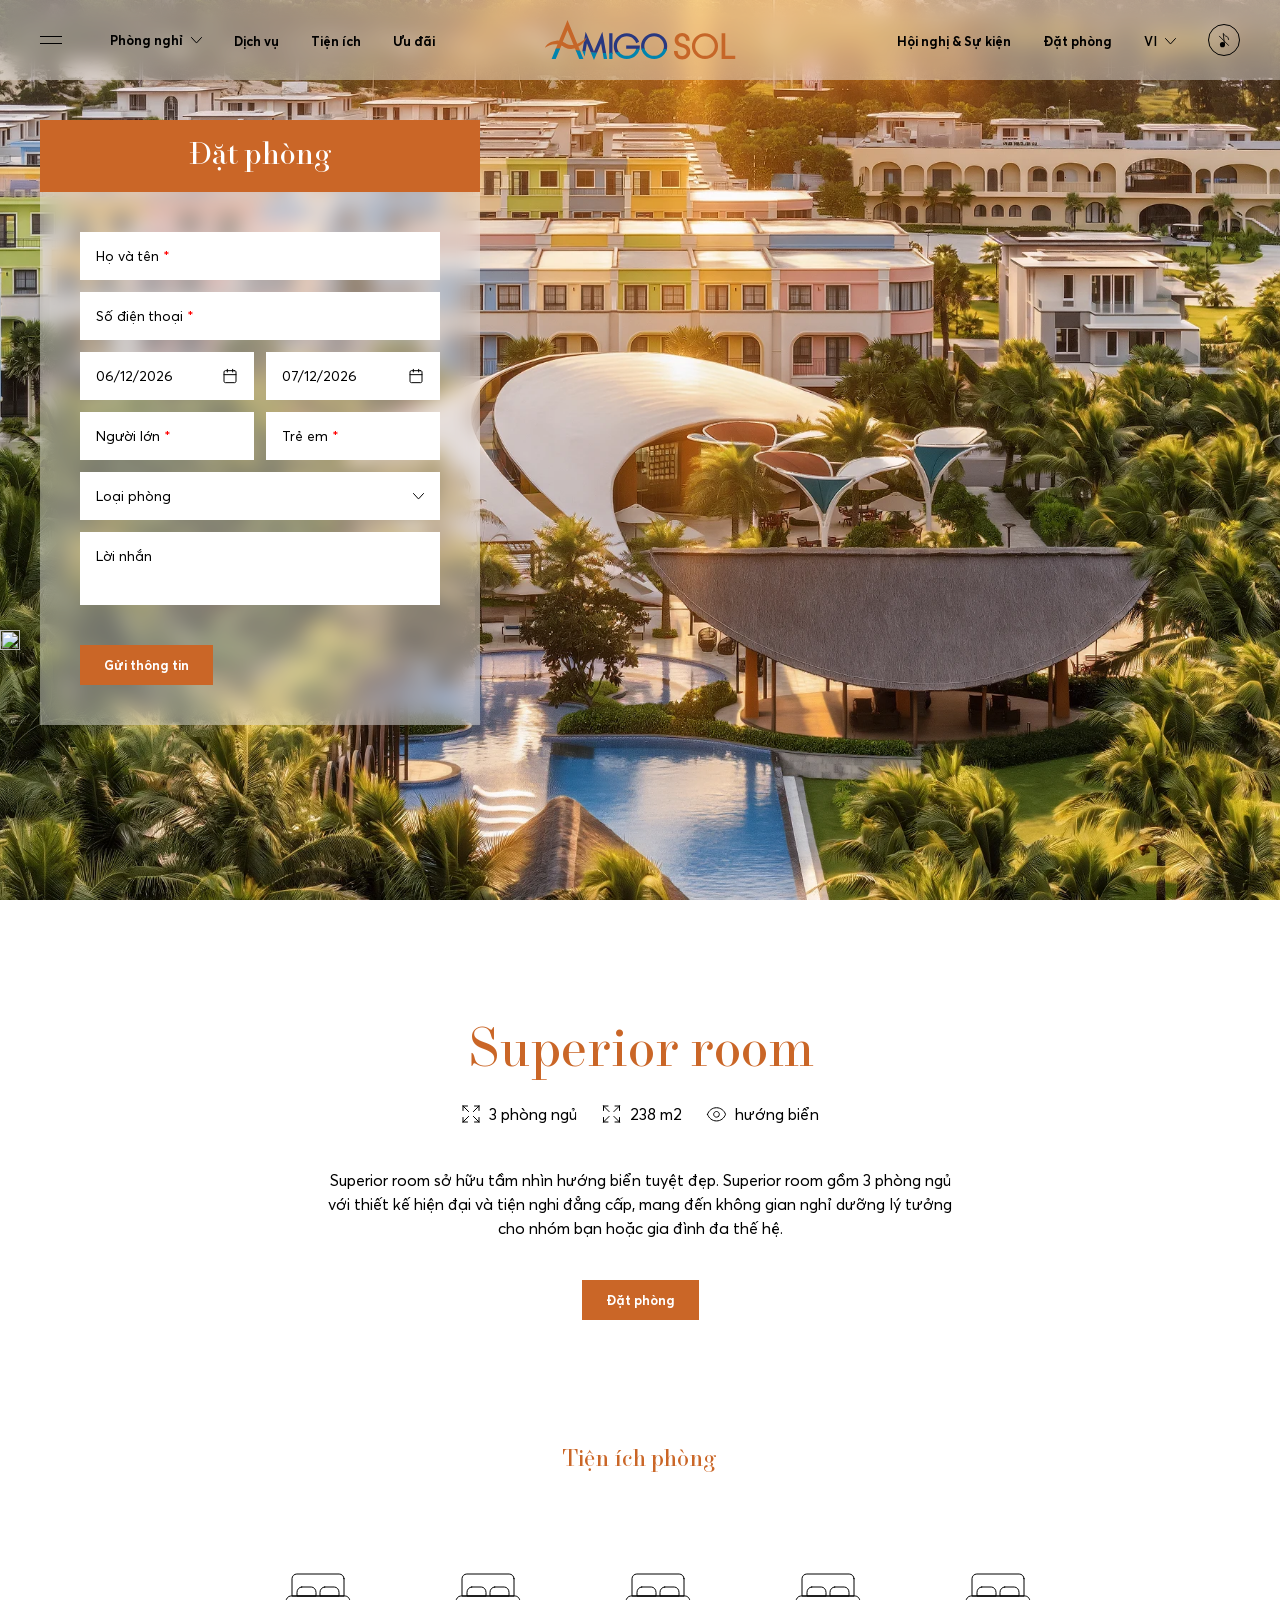
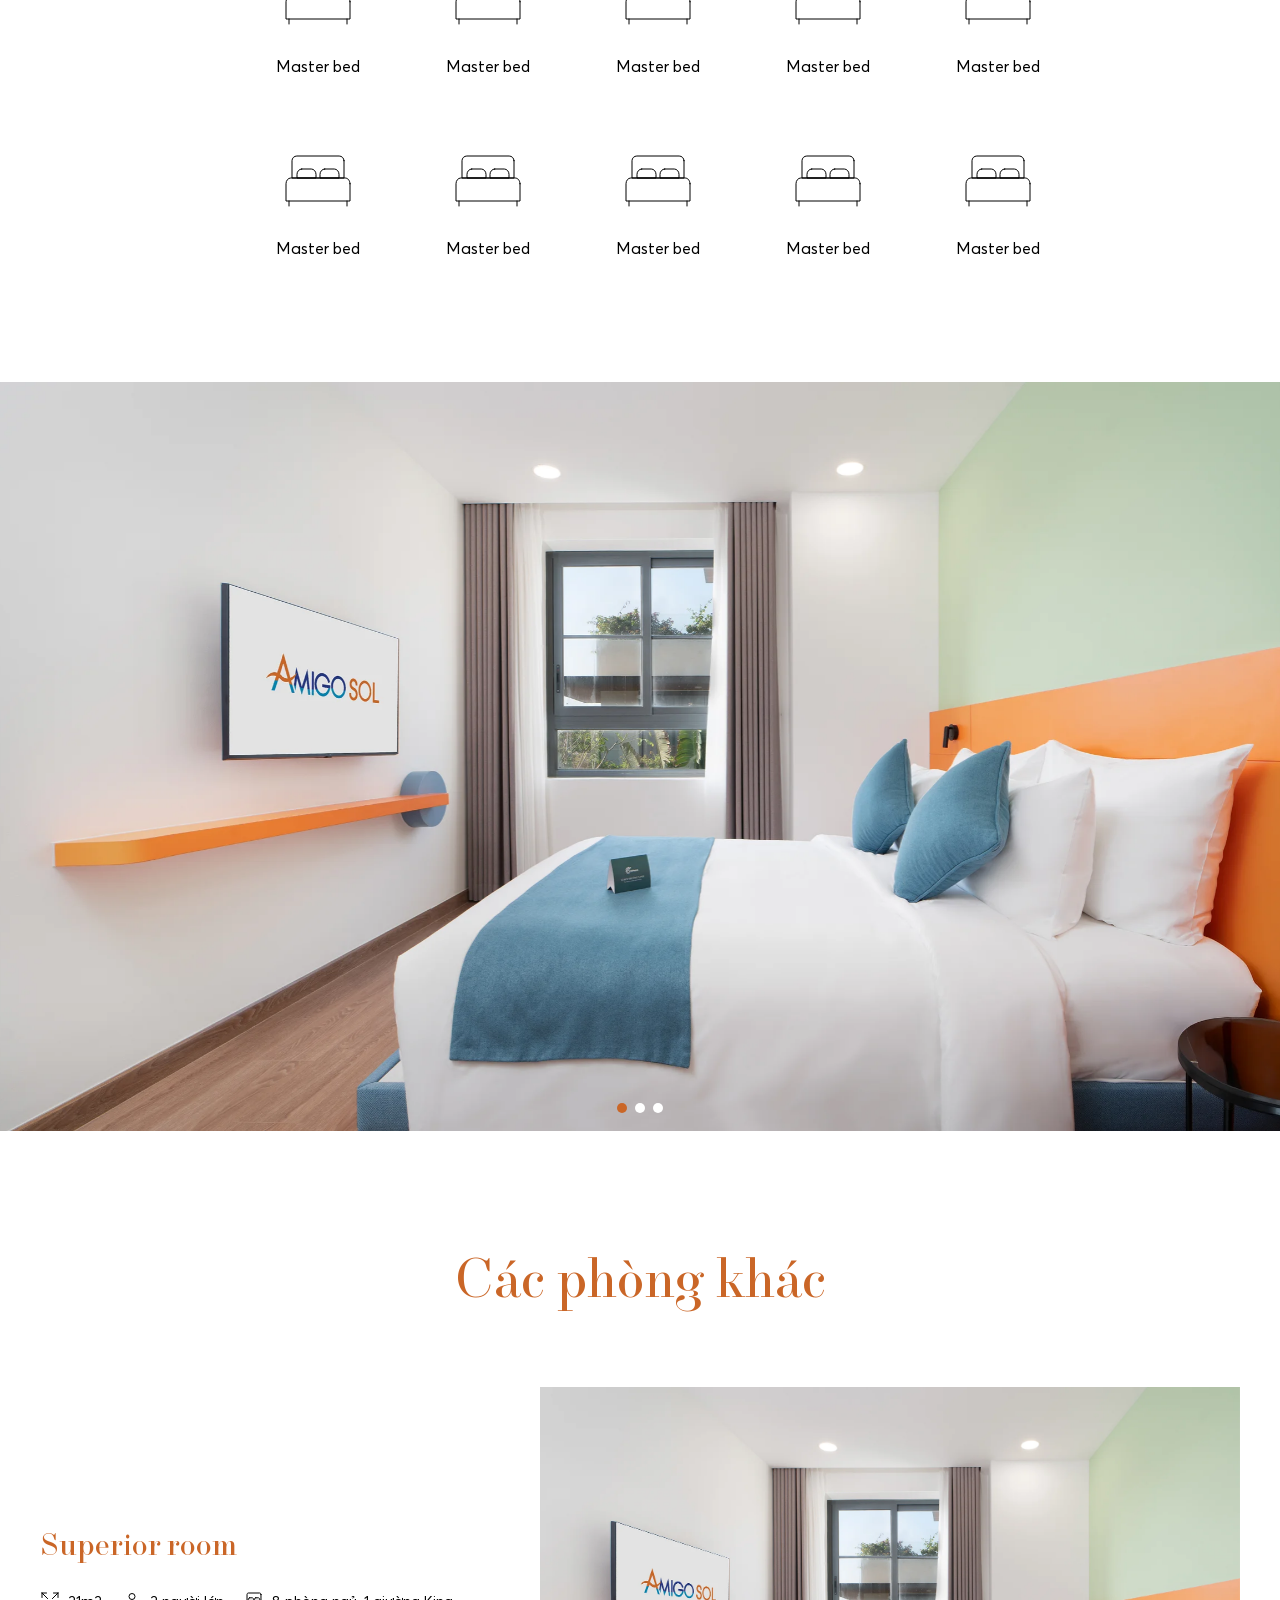
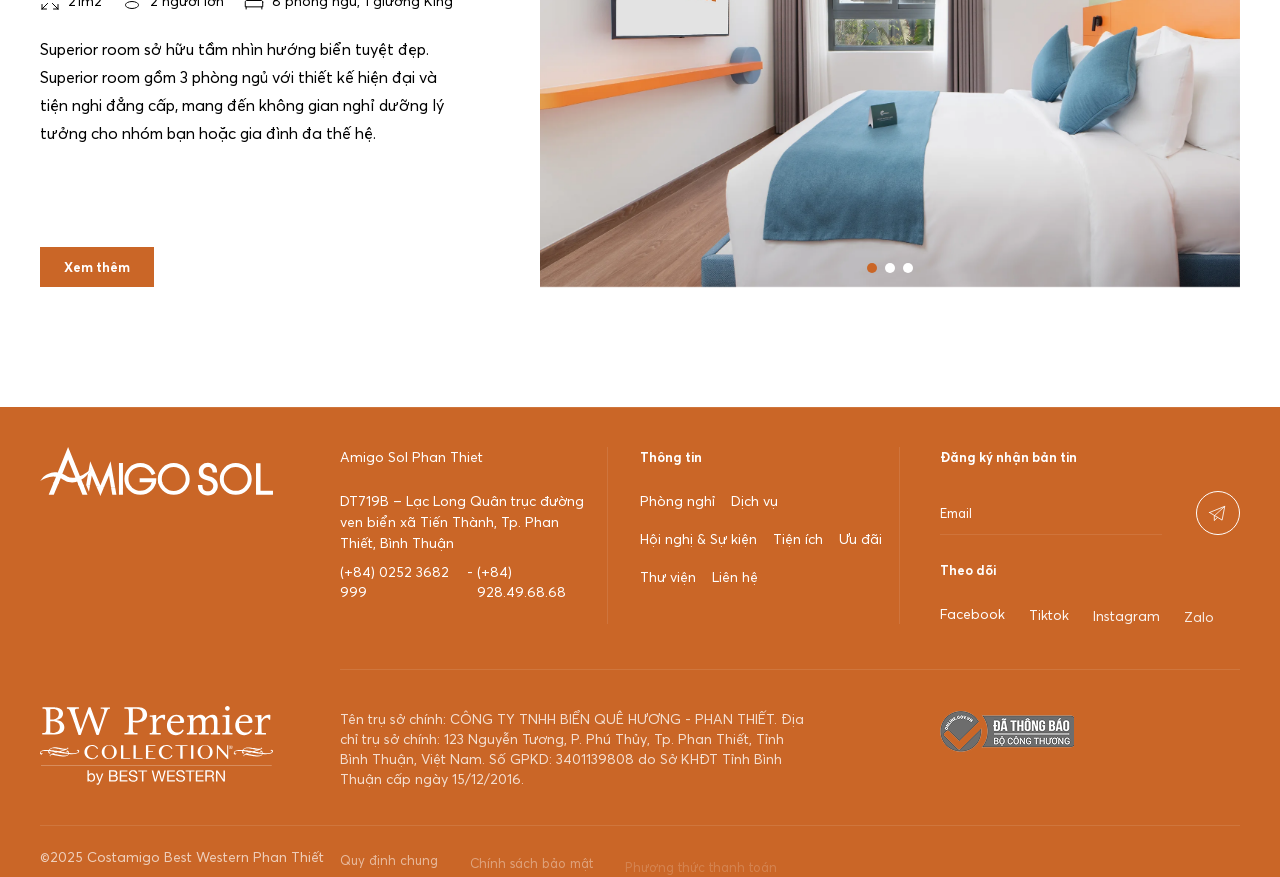
==== accommodation-detail.html @ ecfa4df9 "update page accommodation detail" ====
<!doctype html>
<html lang="en">
  <head>
    <meta charset="UTF-8" />
    <meta name="viewport" content="width=device-width, initial-scale=1.0" />
    <title>Phòng nghỉ chi tiết</title>
    <!-- import favicon -->
    <link
      rel="icon"
      href="./assets/images/icons/favicon.svg"
      type="image/x-icon"
    />
    <!-- meta -->
    <meta property="og:url" content="" />
    <meta property="og:type" content="website" />
    <meta property="og:title" content="" />
    <meta property="og:description" content="" />
    <meta property="og:image" content="" />
    <!-- meta -->
    <link rel="stylesheet" href="./assets/libs/bootstrap.min.css" />
    <link rel="stylesheet" href="./assets/libs/lenis.css" />
    <link rel="stylesheet" href="./assets/libs/swiper-bundle.min.css" />
    <link rel="stylesheet" href="./assets/libs/lightpick.min.css" />
    <!-- end meta -->
    <!-- link custom css page -->
    <link rel="stylesheet" href="./assets/fonts/VLNewParisHeadline/font.css" />
    <link rel="stylesheet" href="./assets/fonts/averta/font.css" />
    <link rel="stylesheet" href="./assets/main/css/style.min.css" />
    <!-- end link custom css page -->
    <!-- scrollRestoration -->
    <script>
      if ("scrollRestoration" in history) {
        history.scrollRestoration = "manual";
      }
    </script>
  </head>

  <body>
    <!-- layout -->
    <!-- header -->
    <script>
      fetch("./components/header.html")
        .then((response) => response.text())
        .then((data) => {
          document.getElementById("header").innerHTML = data;
          const currentPath = window.location.pathname || "/";

          const navLinks = document.querySelectorAll(".header-menu ul>li>a");
          navLinks.forEach((link) => {
            const linkPath = link.getAttribute("href");

            // Normalize paths for comparison
            let normalizedCurrentPath = currentPath;
            let normalizedLinkPath = linkPath;

            // Remove leading "./" from link path
            if (normalizedLinkPath.startsWith("./")) {
              normalizedLinkPath = normalizedLinkPath.substring(1);
            }

            // Get the last segment of the path
            const currentSegment = normalizedCurrentPath.split("/").pop() || "";
            const linkSegment = normalizedLinkPath.split("/").pop() || "";

            // Check if current path is root or ends with /
            const isRootPath =
              currentPath === "/" ||
              currentPath.endsWith("/") ||
              currentSegment === "";

            // Check if link is home/index
            const isHomeLink =
              linkPath === "/" ||
              linkPath === "./" ||
              linkPath === "./index.html" ||
              linkPath === "index.html" ||
              linkSegment === "index.html";

            // Match logic
            const isMatch =
              normalizedLinkPath === normalizedCurrentPath || // Exact match
              currentSegment === linkSegment || // Segment match
              (isRootPath && isHomeLink) || // Root path matches home link
              (currentPath.endsWith(normalizedLinkPath) &&
                normalizedLinkPath !== "/");

            if (isMatch) {
              link.classList.add("active");
            }
          });
        });
    </script>
    <header id="header" class="header"></header>
    <!-- end header -->
    <main>
      <section class="section-banner">
        <div class="container-fluid p-0">
          <div class="section-banner__container">
            <div class="section-banner__wrapper">
              <!-- <div class="video">
              <iframe title="vimeo-player"
                src="https://player.vimeo.com/video/1082441138?h=9ec1257b5f&controls=0&autoplay=1&loop=1&muted=1&playsinline=1"
                width="640" height="360" frameborder="0" allowfullscreen></iframe>
            </div> -->
              <picture>
                <img src="./assets/images/del/banner.webp" alt="" />
              </picture>
              <!-- <div class="swiper banner-slider">
              <div class="swiper-wrapper">
                <div class="swiper-slide">
                  <div class="banner-slider-img">
                    <img src="./assets/images/del/banner.webp" alt="">
                  </div>
                </div>
                <div class="swiper-slide">
                  <div class="banner-slider-img">
                    <img src="./assets/images/del/banner-2.webp" alt="">
                  </div>
                </div>
              </div>
            </div>
            <div class="swiper-pagination"></div> -->
            </div>
          </div>
        </div>
        <div class="booking-form">
          <div class="booking-form-wrapper">
            <div class="booking-form-head">
              <h3 class="h1-mobile font-heading color-white">Đặt phòng</h3>
            </div>
            <form action="" class="booking-form-main form-booking-room">
              <div class="form-row">
                <div class="input-item">
                  <input type="text" placeholder=" " />
                  <label for="">Họ và tên <span> *</span></label>
                </div>
              </div>
              <div class="form-row">
                <div class="input-item">
                  <input type="tel" placeholder=" " />
                  <label for="">Số điện thoại<span> *</span></label>
                </div>
              </div>
              <div class="form-row two-col">
                <div class="input-item">
                  <input type="text" id="checkInDate" />
                  <!-- <label for="">Ngày đến<span>
                    *</span></label> -->

                  <div class="icon">
                    <img src="./assets/images/icons/icon-calendar.svg" alt="" />
                  </div>
                </div>
                <div class="input-item">
                  <input type="text" id="checkOutDate" />
                  <!-- <label for="">Ngày đi<span>
                    *</span></label> -->
                  <div class="icon">
                    <img src="./assets/images/icons/icon-calendar.svg" alt="" />
                  </div>
                </div>
              </div>
              <div class="form-row two-col">
                <div class="input-item">
                  <input type="text" placeholder=" " />
                  <label for="">Người lớn<span> *</span></label>
                </div>
                <div class="input-item">
                  <input type="text" placeholder=" " />
                  <label for="">Trẻ em<span> *</span></label>
                </div>
              </div>
              <div class="form-row">
                <div class="dropdown-custom">
                  <div class="dropdown-custom-btn">
                    <div class="value-select dropdown-custom-text color-black">
                      <span>Loại phòng</span>
                    </div>
                    <img
                      src="./assets/images/icons/icon-arrow-down.svg"
                      alt=""
                    />
                  </div>
                  <div class="dropdown-custom-menu">
                    <div class="dropdown-custom-item language-item color-black">
                      <span>Superior room</span>
                    </div>
                    <div class="dropdown-custom-item language-item color-black">
                      <span>Deluxe Room</span>
                    </div>
                  </div>
                </div>
              </div>
              <div class="form-row">
                <div class="input-item">
                  <textarea placeholder=" "></textarea>
                  <label for="">Lời nhắn</label>
                </div>
              </div>

              <div class="form-bottom">
                <button class="btn-general" type="submit">Gửi thông tin</button>
              </div>
            </form>
          </div>
        </div>
      </section>
      <!-- trừ banner ra -->
      <div class="background-pattern">
        <section class="section-story">
          <div class="container-fluid p-0">
            <div class="row g-0">
              <div class="col-lg-6 offset-lg-3">
                <div class="section-story__content">
                  <h2
                    class="section-story__title font-heading color-secondary h0-font text-center"
                  >
                    Superior room
                  </h2>
                  <ul
                    class="room-info d-flex justify-content-center align-items-center"
                  >
                    <li class="b1-font color-black d-flex align-items-center">
                      <img
                        src="./assets/images/icons/icon-acreage.svg"
                        alt=""
                      />
                      3 phòng ngủ
                    </li>
                    <li class="b1-font color-black d-flex align-items-center">
                      <img src="./assets/images/icons/icon-width.svg" alt="" />
                      238 m2
                    </li>
                    <li class="b1-font color-black d-flex align-items-center">
                      <img src="./assets/images/icons/icon-eye.svg" alt="" />
                      hướng biển
                    </li>
                  </ul>
                  <div
                    class="section-story__description h5-font color-black text-center"
                  >
                    Superior room sở hữu tầm nhìn hướng biển tuyệt đẹp. Superior
                    room gồm 3 phòng ngủ với thiết kế hiện đại và tiện nghi đẳng
                    cấp, mang đến không gian nghỉ dưỡng lý tưởng cho nhóm bạn
                    hoặc gia đình đa thế hệ.
                  </div>
                  <div class="btn-wrapper">
                    <a href="#" class="btn-general">Đặt phòng</a>
                  </div>
                </div>
              </div>
            </div>
          </div>
          <div
            class="section-story__ilus animation-art-reverse"
            style="--w-ilus: 310px; --h-ilus: 400px"
          >
            <img src="./assets/images/icons/ilus-right.png" alt="" />
          </div>
        </section>
        <div class="room-amenities">
          <div class="container-fluid p-0">
            <div class="row g-0">
              <div class="col-lg-8 offset-lg-2">
                <div class="room-amenities__wrapper">
                  <h4 class="h2-font color-secondary text-center font-heading">
                    Tiện ích phòng
                  </h4>
                  <ul class="list-item">
                    <li>
                      <div class="icon">
                        <img
                          src="./assets/images/del/amenitie-icon-bed.svg"
                          alt=""
                        />
                      </div>
                      <div class="text color-black b1-font">Master bed</div>
                    </li>
                    <li>
                      <div class="icon">
                        <img
                          src="./assets/images/del/amenitie-icon-bed.svg"
                          alt=""
                        />
                      </div>
                      <div class="text color-black b1-font">Master bed</div>
                    </li>
                    <li>
                      <div class="icon">
                        <img
                          src="./assets/images/del/amenitie-icon-bed.svg"
                          alt=""
                        />
                      </div>
                      <div class="text color-black b1-font">Master bed</div>
                    </li>
                    <li>
                      <div class="icon">
                        <img
                          src="./assets/images/del/amenitie-icon-bed.svg"
                          alt=""
                        />
                      </div>
                      <div class="text color-black b1-font">Master bed</div>
                    </li>
                    <li>
                      <div class="icon">
                        <img
                          src="./assets/images/del/amenitie-icon-bed.svg"
                          alt=""
                        />
                      </div>
                      <div class="text color-black b1-font">Master bed</div>
                    </li>
                    <li>
                      <div class="icon">
                        <img
                          src="./assets/images/del/amenitie-icon-bed.svg"
                          alt=""
                        />
                      </div>
                      <div class="text color-black b1-font">Master bed</div>
                    </li>
                    <li>
                      <div class="icon">
                        <img
                          src="./assets/images/del/amenitie-icon-bed.svg"
                          alt=""
                        />
                      </div>
                      <div class="text color-black b1-font">Master bed</div>
                    </li>
                    <li>
                      <div class="icon">
                        <img
                          src="./assets/images/del/amenitie-icon-bed.svg"
                          alt=""
                        />
                      </div>
                      <div class="text color-black b1-font">Master bed</div>
                    </li>
                    <li>
                      <div class="icon">
                        <img
                          src="./assets/images/del/amenitie-icon-bed.svg"
                          alt=""
                        />
                      </div>
                      <div class="text color-black b1-font">Master bed</div>
                    </li>
                    <li>
                      <div class="icon">
                        <img
                          src="./assets/images/del/amenitie-icon-bed.svg"
                          alt=""
                        />
                      </div>
                      <div class="text color-black b1-font">Master bed</div>
                    </li>
                  </ul>
                </div>
              </div>
            </div>
          </div>
        </div>
        <div class="spacing-120"></div>
        <section class="image-with-text">
          <div class="container-fluild">
            <div class="section-wrapper">
              <div
                class="swiper detail-slider"
                data-loop="false"
                data-speed="2000"
                data-autoplay="false"
              >
                <div class="swiper-wrapper">
                  <!-- Slide 1 -->
                  <div class="swiper-slide overflow-hidden">
                    <div
                      class="position-relative w-100 h-100 detail-slider__image"
                    >
                      <picture>
                        <source
                          media="(max-width: 767px)"
                          srcset="./assets/images/del/room-1.webp"
                        />
                        <img
                          class="w-100 h-100 object-fit-cover"
                          src="./assets/images/del/room-1.webp"
                          alt="img"
                        />
                      </picture>
                    </div>
                  </div>

                  <!-- Slide 2 -->
                  <div class="swiper-slide overflow-hidden">
                    <div
                      class="position-relative w-100 h-100 detail-slider__image"
                    >
                      <picture>
                        <source
                          media="(max-width: 767px)"
                          srcset="./assets/images/del/room-2.webp"
                        />
                        <img
                          class="w-100 h-100 object-fit-cover"
                          src="./assets/images/del/room-2.webp"
                          alt="img"
                        />
                      </picture>
                    </div>
                  </div>
                  <!-- Slide 3 -->
                  <div class="swiper-slide overflow-hidden">
                    <div
                      class="position-relative w-100 h-100 detail-slider__image"
                    >
                      <picture>
                        <source
                          media="(max-width: 767px)"
                          srcset="./assets/images/del/room-3.webp"
                        />
                        <img
                          class="w-100 h-100 object-fit-cover"
                          src="./assets/images/del/room-3.webp"
                          alt="img"
                        />
                      </picture>
                    </div>
                  </div>
                </div>
              </div>
              <div class="swiper-arrows">
                <div
                  class="swiper-button-prev detail-slider__arrows color-white"
                >
                  <svg
                    width="7"
                    height="12"
                    viewBox="0 0 7 12"
                    fill="none"
                    xmlns="http://www.w3.org/2000/svg"
                  >
                    <path
                      d="M1 11L6.41861 6.07399C6.46225 6.03432 6.46225 5.96568 6.41861 5.92601L1 1"
                      stroke="currentColor"
                      stroke-linecap="round"
                    />
                  </svg>
                </div>
                <div
                  class="swiper-button-next detail-slider__arrows color-white"
                >
                  <svg
                    width="7"
                    height="12"
                    viewBox="0 0 7 12"
                    fill="none"
                    xmlns="http://www.w3.org/2000/svg"
                  >
                    <path
                      d="M1 11L6.41861 6.07399C6.46225 6.03432 6.46225 5.96568 6.41861 5.92601L1 1"
                      stroke="currentColor"
                      stroke-linecap="round"
                    />
                  </svg>
                </div>
              </div>
            </div>
          </div>
          <div class="swiper-pagination"></div>
        </section>
        <div class="spacing-120"></div>
        <section class="amigo-content">
          <h2
            class="other-room-title h0-font text-center color-secondary font-heading"
          >
            Các phòng khác
          </h2>
          <div class="amigo-content-bottom container-fluid p-0">
            <div class="slider-amigo-wrapper row g-0">
              <div class="col-lg-5">
                <div
                  class="slider-amigo-content-box d-flex align-items-end h-100"
                >
                  <div class="slider-amigo-content-import"></div>
                </div>
                <!-- Nơi inject tag + title có animation -->
              </div>
              <div class="col-lg-7">
                <!-- Image slider (master) -->
                <div class="slider-amigo-image position-relative">
                  <div class="swiper-wrapper">
                    <div class="swiper-slide">
                      <div class="amigo-image">
                        <img src="./assets/images/del/room-1.webp" />
                      </div>
                      <!-- Data source cho content import -->
                      <div class="amigo-slide-content" hidden>
                        <div class="amigo-name">Superior room</div>
                        <ul class="amigo-usb">
                          <li>
                            <div class="amigo-usb-item">
                              <div class="icon">
                                <img
                                  src="./assets/images/icons/icon-acreage.svg"
                                  alt=""
                                />
                              </div>
                              <div class="usb-name">21m2</div>
                            </div>
                          </li>
                          <li>
                            <div class="amigo-usb-item">
                              <div class="icon">
                                <img
                                  src="./assets/images/icons/icon-people.svg"
                                  alt=""
                                />
                              </div>
                              <div class="usb-name">2 người lớn</div>
                            </div>
                          </li>
                          <li>
                            <div class="amigo-usb-item">
                              <div class="icon">
                                <img
                                  src="./assets/images/icons/icon-bed.svg"
                                  alt=""
                                />
                              </div>
                              <div class="usb-name">
                                8 phòng ngủ, 1 giường King
                              </div>
                            </div>
                          </li>
                        </ul>
                        <div class="amigo-description">
                          Superior room sở hữu tầm nhìn hướng biển tuyệt đẹp.
                          Superior room gồm 3 phòng ngủ với thiết kế hiện đại và
                          tiện nghi đẳng cấp, mang đến không gian nghỉ dưỡng lý
                          tưởng cho nhóm bạn hoặc gia đình đa thế hệ.
                        </div>
                        <div class="amigo-button"><a href="#">Xem thêm</a></div>
                      </div>
                    </div>
                    <div class="swiper-slide">
                      <div class="amigo-image">
                        <img src="./assets/images/del/room-2.webp" />
                      </div>
                      <div class="amigo-slide-content" hidden>
                        <div class="amigo-name">Deluxe Room</div>
                        <ul class="amigo-usb">
                          <li>
                            <div class="amigo-usb-item">
                              <div class="icon">
                                <img
                                  src="./assets/images/icons/icon-acreage.svg"
                                  alt=""
                                />
                              </div>
                              <div class="usb-name">21m2</div>
                            </div>
                          </li>
                          <li>
                            <div class="amigo-usb-item">
                              <div class="icon">
                                <img
                                  src="./assets/images/icons/icon-people.svg"
                                  alt=""
                                />
                              </div>
                              <div class="usb-name">2 người lớn</div>
                            </div>
                          </li>
                          <li>
                            <div class="amigo-usb-item">
                              <div class="icon">
                                <img
                                  src="./assets/images/icons/icon-bed.svg"
                                  alt=""
                                />
                              </div>
                              <div class="usb-name">8 phòng ngủ</div>
                            </div>
                          </li>
                        </ul>
                        <div class="amigo-description">
                          Thiết kế tinh tế, tiện nghi hiện đại, hồ bơi riêng và
                          không gian sống chan hòa thiên nhiên – hoàn hảo cho kỳ
                          nghỉ dưỡng đẳng cấp bên gia đình hoặc bạn bè.
                        </div>
                        <div class="amigo-button"><a href="#">Xem thêm</a></div>
                      </div>
                    </div>
                    <div class="swiper-slide">
                      <div class="amigo-image">
                        <img src="./assets/images/del/room-3.webp" />
                      </div>
                      <div class="amigo-slide-content" hidden>
                        <div class="amigo-name">Deluxe Azure</div>
                        <ul class="amigo-usb">
                          <li>
                            <div class="amigo-usb-item">
                              <div class="icon">
                                <img
                                  src="./assets/images/icons/icon-acreage.svg"
                                  alt=""
                                />
                              </div>
                              <div class="usb-name">21m2</div>
                            </div>
                          </li>
                          <li>
                            <div class="amigo-usb-item">
                              <div class="icon">
                                <img
                                  src="./assets/images/icons/icon-people.svg"
                                  alt=""
                                />
                              </div>
                              <div class="usb-name">2 người lớn</div>
                            </div>
                          </li>
                          <li>
                            <div class="amigo-usb-item">
                              <div class="icon">
                                <img
                                  src="./assets/images/icons/icon-bed.svg"
                                  alt=""
                                />
                              </div>
                              <div class="usb-name">
                                8 phòng ngủ, 1 giường King
                              </div>
                            </div>
                          </li>
                        </ul>
                        <div class="amigo-description">
                          Thiết kế rộng rãi, 3 phòng ngủ tiện nghi cùng ánh sáng
                          tự nhiên ngập tràn, mang đến trải nghiệm nghỉ dưỡng
                          vừa ấm cúng, vừa đậm chất nghỉ dưỡng đẳng cấp.
                        </div>
                        <div class="amigo-button"><a href="#">Xem thêm</a></div>
                      </div>
                    </div>
                  </div>
                  <div class="swiper-pagination"></div>
                </div>

                <!-- Content slider sync (slave - optional) -->
              </div>
            </div>
          </div>
        </section>
        <div class="spacing-120"></div>
      </div>
    </main>
    <!-- layout -->
    <!-- footer -->
    <script>
      fetch("./components/footer.html")
        .then((response) => response.text())
        .then((data) => {
          document.getElementById("footer").innerHTML = data;
        });
    </script>
    <footer id="footer"></footer>
    <!-- end footer -->
    <!-- end layout -->

    <script src="./assets/libs/jquery-3.7.1.js"></script>
    <script src="./assets/libs/lenis.min.js"></script>
    <script src="./assets/libs/gsap.min.js"></script>
    <script src="./assets/libs/ScrollTrigger.min.js"></script>
    <script src="./assets/libs/SplitText.min.js"></script>
    <script src="./assets/libs/bootstrap.bundle.min.js"></script>
    <script src="./assets/libs/imagesloaded.pkgd.min.js"></script>
    <script src="./assets/libs/swiper-bundle.min.js"></script>
    <script src="./assets/libs/moment.min.js"></script>
    <script src="./assets/libs/lightpick.min.js"></script>
    <!-- import custom js -->
    <script type="module" src="./assets/main/js/page.min.js"></script>
    <script type="module" src="./assets/main/js/script.min.js"></script>

    <!-- end import custom js -->
  </body>
</html>
<!-- https://gsap.com/community/forums/topic/30338-circular-carouselslider/ -->
---- assets/libs/lenis.css ----
html.lenis,html.lenis body{height:auto}.lenis.lenis-smooth [data-lenis-prevent]{overscroll-behavior:contain}.lenis.lenis-stopped{overflow:clip}.lenis.lenis-smooth iframe{pointer-events:none}
---- assets/libs/lightpick.min.css ----
/**
 * Minified by jsDelivr using clean-css v4.2.1.
 * Original file: /npm/lightpick@1.6.2/css/lightpick.css
 *
 * Do NOT use SRI with dynamically generated files! More information: https://www.jsdelivr.com/using-sri-with-dynamic-files
 */
.lightpick{position:absolute;z-index:99999;padding:4px;border-radius:4px;background-color:#fff;box-shadow:0 1px 3px rgba(0,0,0,.25);color:#000;font-family:system-ui,Roboto,Helvetica,Arial,sans-serif;line-height:1.125em}.lightpick--inlined{position:relative;display:inline-block}.lightpick,.lightpick *,.lightpick::after,.lightpick::before{box-sizing:border-box}.lightpick.is-hidden{display:none}.lightpick__months{display:grid;background-color:#eee;grid-template-columns:auto;grid-gap:1px}.lightpick--2-columns .lightpick__months{grid-template-columns:auto auto}.lightpick--3-columns .lightpick__months{grid-template-columns:auto auto auto}.lightpick--4-columns .lightpick__months{grid-template-columns:auto auto auto auto}.lightpick--5-columns .lightpick__months{grid-template-columns:auto auto auto auto auto}.lightpick__month{padding:4px;width:288px;background-color:#fff}.lightpick__month-title-bar{display:flex;margin-bottom:4px;justify-content:space-between;align-items:center}.lightpick__month-title{margin-top:4px;margin-bottom:4px;margin-left:4px;font-size:16px;font-weight:400;line-height:24px;cursor:default;padding:0 4px;border-radius:4px}.lightpick__month-title>.lightpick__select{border:none;background-color:transparent;outline:0;-moz-appearance:none;-webkit-appearance:none;appearance:none}.lightpick__month-title>.lightpick__select:disabled{color:#333}.lightpick__month-title>.lightpick__select-months{font-weight:700;font-size:1em;margin-right:.5em}.lightpick__toolbar{display:flex;text-align:right;justify-content:flex-end}.lightpick__close-action,.lightpick__next-action,.lightpick__previous-action{display:flex;margin-left:6px;width:32px;height:32px;outline:0;border:none;border-radius:50%;background-color:#ddd;justify-content:center;align-items:center}.lightpick__next-action,.lightpick__previous-action{font-size:12px}.lightpick__close-action{font-size:18px}.lightpick__close-action:active,.lightpick__next-action:active,.lightpick__previous-action:active{color:inherit}.lightpick__days-of-the-week{display:grid;grid-template-columns:repeat(7,1fr)}.lightpick__day-of-the-week{display:flex;font-size:11px;font-weight:700;justify-content:center;align-items:center}.lightpick__days{display:grid;grid-template-columns:repeat(7,1fr)}.lightpick__day{display:flex;height:40px;background-position:center center;background-size:contain;background-repeat:no-repeat;font-size:13px;justify-content:center;align-items:center;cursor:default}.lightpick__day.is-today{background-image:url("data:image/svg+xml;charset=utf-8,%3Csvg xmlns='http://www.w3.org/2000/svg' viewBox='0 0 32 32'%3E%3Ccircle fill='rgba(220, 50, 47, .5)' cx='16' cy='16' r='16'/%3E%3C/svg%3E");background-size:18.8% auto;background-position:center bottom;color:#dc322f}.lightpick__day:not(.is-disabled):hover{background-size:contain;background-image:url("data:image/svg+xml;charset=utf-8,%3Csvg xmlns='http://www.w3.org/2000/svg' viewBox='0 0 32 32'%3E%3Ccircle fill='%23E0E0E0' cx='16' cy='16' r='16'/%3E%3C/svg%3E")}.lightpick__day.is-disabled{opacity:.38;pointer-events:none}.lightpick__day.disabled-tooltip{pointer-events:auto}.lightpick__day.is-disabled.is-forward-selected{opacity:1}.lightpick__day.is-disabled.is-forward-selected:not(.is-start-date){background-color:rgba(38,139,210,.1);background-image:none}.lightpick__day.is-next-month,.lightpick__day.is-previous-month{opacity:.38}.lightpick__day.lightpick__day.is-in-range:not(.is-disabled){opacity:1}.lightpick__day.is-in-range{border-radius:0;background-color:rgba(38,139,210,.1);background-image:none}.lightpick__day.is-in-range:hover{background-image:url("data:image/svg+xml;charset=utf-8,%3Csvg xmlns='http://www.w3.org/2000/svg' viewBox='0 0 32 32'%3E%3Ccircle fill='rgba(38, 139, 210, 0.5)' cx='16' cy='16' r='16'/%3E%3C/svg%3E")}.lightpick__day.is-end-date.is-in-range.is-flipped,.lightpick__day.is-start-date.is-in-range{border-top-left-radius:50%;border-top-right-radius:0;border-bottom-right-radius:0;border-bottom-left-radius:50%;background-color:#268bd2;background-image:none}.lightpick__day.is-end-date.is-in-range,.lightpick__day.is-start-date.is-in-range.is-flipped{border-top-left-radius:0;border-top-right-radius:50%;border-bottom-right-radius:50%;border-bottom-left-radius:0;background-color:#268bd2;background-image:none}.lightpick__day.is-start-date.is-end-date{background-color:transparent;background-image:url("data:image/svg+xml;charset=utf-8,%3Csvg xmlns='http://www.w3.org/2000/svg' viewBox='0 0 32 32'%3E%3Ccircle fill='%23268BD2' cx='16' cy='16' r='16'/%3E%3C/svg%3E")}.lightpick__day.is-end-date,.lightpick__day.is-end-date:hover,.lightpick__day.is-start-date,.lightpick__day.is-start-date:hover{background-image:url("data:image/svg+xml;charset=utf-8,%3Csvg xmlns='http://www.w3.org/2000/svg' viewBox='0 0 32 32'%3E%3Ccircle fill='%23268BD2' cx='16' cy='16' r='16'/%3E%3C/svg%3E");background-size:auto;background-position:center;color:#fff;font-weight:700}.lightpick__tooltip{position:absolute;margin-top:-4px;padding:4px 8px;border-radius:4px;background-color:#fff;box-shadow:0 1px 3px rgba(0,0,0,.25);white-space:nowrap;font-size:11px;pointer-events:none}.lightpick__tooltip::before{position:absolute;bottom:-5px;left:calc(50% - 5px);border-top:5px solid rgba(0,0,0,.12);border-right:5px solid transparent;border-left:5px solid transparent;content:""}.lightpick__tooltip::after{position:absolute;bottom:-4px;left:calc(50% - 4px);border-top:4px solid #fff;border-right:4px solid transparent;border-left:4px solid transparent;content:""}.lightpick__footer{display:flex;justify-content:space-between}.lightpick__apply-action,.lightpick__reset-action{border-radius:5px;font-size:12px;border:none}.lightpick__reset-action{color:#fff;background-color:#aeacad}.lightpick__apply-action{color:#fff;background-color:#2495f3}
/*# sourceMappingURL=/sm/e90c46c76453197bb3aa49a60194e8aa1ff5dcf6403bea0842cccf4ab7451636.map */
---- assets/fonts/VLNewParisHeadline/font.css ----
@font-face {
    font-family: 'VL NewParis Headline';
    src: url('VLNewParisHeadline.eot');
    src: url('VLNewParisHeadline.eot?#iefix') format('embedded-opentype'),
        url('VLNewParisHeadline.woff2') format('woff2'),
        url('VLNewParisHeadline.woff') format('woff'),
        url('VLNewParisHeadline.ttf') format('truetype'),
        url('VLNewParisHeadline.svg#VLNewParisHeadline') format('svg');
    font-weight: normal;
    font-style: normal;
    font-display: swap;
}
---- assets/fonts/averta/font.css ----
@font-face {
  font-family: "Averta Std";
  src: url("AvertaStd-Bold.eot");
  src:
    url("AvertaStd-Bold.eot?#iefix") format("embedded-opentype"),
    url("AvertaStd-Bold.woff2") format("woff2"),
    url("AvertaStd-Bold.woff") format("woff"),
    url("AvertaStd-Bold.ttf") format("truetype"),
    url("AvertaStd-Bold.svg#AvertaStd-Bold") format("svg");
  font-weight: bold;
  font-style: normal;
  font-display: swap;
}

@font-face {
  font-family: "Averta";
  src: url("Averta-Bold.eot");
  src:
    url("Averta-Bold.eot?#iefix") format("embedded-opentype"),
    url("Averta-Bold.woff2") format("woff2"),
    url("Averta-Bold.woff") format("woff"),
    url("Averta-Bold.ttf") format("truetype"),
    url("Averta-Bold.svg#Averta-Bold") format("svg");
  font-weight: bold;
  font-style: normal;
  font-display: swap;
}

@font-face {
  font-family: "Averta";
  src: url("Averta-Regular.eot");
  src:
    url("Averta-Regular.eot?#iefix") format("embedded-opentype"),
    url("Averta-Regular.woff2") format("woff2"),
    url("Averta-Regular.woff") format("woff"),
    url("Averta-Regular.ttf") format("truetype"),
    url("Averta-Regular.svg#Averta-Regular") format("svg");
  font-weight: normal;
  font-style: normal;
  font-display: swap;
}

@font-face {
  font-family: "Averta Std";
  src: url("AvertaStd-Regular.eot");
  src:
    url("AvertaStd-Regular.eot?#iefix") format("embedded-opentype"),
    url("AvertaStd-Regular.woff2") format("woff2"),
    url("AvertaStd-Regular.woff") format("woff"),
    url("AvertaStd-Regular.ttf") format("truetype"),
    url("AvertaStd-Regular.svg#AvertaStd-Regular") format("svg");
  font-weight: normal;
  font-style: normal;
  font-display: swap;
}

@font-face {
  font-family: "Averta";
  src: url("Averta-Semibold.eot");
  src:
    url("Averta-Semibold.eot?#iefix") format("embedded-opentype"),
    url("Averta-Semibold.woff2") format("woff2"),
    url("Averta-Semibold.woff") format("woff"),
    url("Averta-Semibold.ttf") format("truetype"),
    url("Averta-Semibold.svg#Averta-Semibold") format("svg");
  font-weight: 600;
  font-style: normal;
  font-display: swap;
}
---- assets/main/css/style.min.css ----
:root{--font-heading:"VL NewParis Headline",sans-serif;--font-body:"Averta",sans-serif;--color-black:#000000;--color-white:#ffffff;--color-primary:#2a3580;--color-secondary:#ca6627;--color-third:#0084ae;--color-bg:#d9bb9b}.color-black{color:var(--color-black)}.color-white{color:var(--color-white)}.color-primary{color:var(--color-primary)}.color-secondary{color:var(--color-secondary)}.color-third{color:var(--color-third)}.limit-width{max-width:1440px;width:100%;margin:0 auto}.font-heading{font-family:var(--font-heading)}.font-body{font-family:var(--font-body)}.h0-font{font-size:56px;line-height:64px;font-weight:400}.h1-font{font-size:40px;line-height:48px;font-weight:400}@media (max-width:991px){.h1-font{font-size:32px;line-height:40px}}.h1-mobile{font-size:32px;line-height:40px;font-weight:400}.h2-font{font-size:24px;line-height:40px;font-weight:400}@media (max-width:991px){.h2-font{font-size:20px;line-height:32px}}.h2-mobile{font-size:20px;line-height:32px;font-weight:400}.b0-font{font-size:20px;line-height:28px;font-weight:600}.b1-font{font-size:16px;line-height:28px}.b2-font{font-size:13px;line-height:20px;font-weight:700;letter-spacing:3%}.b2-medium{font-size:14px;line-height:20px;font-weight:400}*,:after,:before{box-sizing:border-box}*{margin:0;padding:0;font:inherit}canvas,img,picture,svg,video{display:block;max-width:100%}input,select,textarea{background-color:transparent;outline:0}button{cursor:pointer;background-color:transparent;outline:0;border:0}[type=button],[type=reset],[type=submit],button{-webkit-appearance:button}[type=button]::-moz-focus-inner,[type=reset]::-moz-focus-inner,[type=submit]::-moz-focus-inner,button::-moz-focus-inner{border-style:none;padding:0}[type=button]:-moz-focusring,[type=reset]:-moz-focusring,[type=submit]:-moz-focusring,button:-moz-focusring{outline:1px solid #000}[type=checkbox],[type=radio]{box-sizing:border-box;padding:0}[type=search]::-webkit-search-decoration{-webkit-appearance:none}button:focus{outline:0}a,a:hover{text-decoration:none;cursor:pointer;outline:0;color:inherit}ol,ul{list-style:none;margin:0;padding:0}h1,h2,h3,h4,h5,h6,p{margin:0;padding:0;overflow-wrap:break-word}body{width:100%;min-height:100vh;text-rendering:optimizeLegibility!important;-webkit-font-smoothing:auto!important;-moz-osx-font-smoothing:grayscale!important;font-family:var(--font-body);overflow-x:hidden}.background-pattern{position:relative}.background-pattern::before{content:"";position:absolute;top:0;left:0;width:100%;height:100%;background-image:url(../../images/icons/bg.png);background-repeat:repeat-y;background-size:100% auto;z-index:-1}.hover-underline-black,.hover-underline-white{position:relative}.hover-underline-black::before,.hover-underline-white::before{content:"";position:absolute;width:100%;height:1px;background-color:var(--color-black);bottom:-2px;left:0;transform:scaleX(0);transform-origin:bottom right;transition:transform .3s cubic-bezier(.4,0,.2,1)}.hover-underline-black:hover::before,.hover-underline-white:hover::before{transform:scaleX(1);transform-origin:bottom left}.hover-underline-black.active::before,.hover-underline-white.active::before{transform:scaleX(1);transform-origin:bottom left}.hover-underline-white::before{background-color:var(--color-white)}.btn-general,.global-button{display:block;height:40px;background-color:var(--color-secondary);width:max-content;padding:10px 24px;color:var(--color-white);transition:all .3s ease;font-size:13px;line-height:20px;font-weight:700}.btn-general:hover,.global-button:hover{background-color:var(--color-primary);color:var(--color-white)}.spacing-120{height:120px}.spacing-16x{height:160px}.animation-image-clip{clip-path:inset(0);transition-duration:1s;transition-timing-function:cubic-bezier(.4,0,.2,1);transition-property:clip-path;transition-property:clip-path,-webkit-clip-path;overflow:hidden;will-change:clip-path}@media (min-width:992px){.animation-image-clip:hover{clip-path:inset(3%)}.animation-image-clip:hover img{transform:scale(1.05)}}.animation-image-clip img{transition-property:-webkit-transform;transition-property:transform;transition-property:transform,-webkit-transform;transition-timing-function:cubic-bezier(.4,0,.2,1);transition-duration:1s;transition-timing-function:cubic-bezier(.4,0,.2,1)}.dropdown-custom{position:relative}.dropdown-custom__item{color:var(--color-primary)!important;font-weight:600;cursor:pointer}.dropdown-custom__item:not(:first-child){margin-top:8px}.dropdown-custom__text{font-weight:600}.dropdown-custom-btn{display:flex;align-items:center;gap:8px}.dropdown-custom-menu{position:absolute;background-color:var(--color-white);padding:6px 0;bottom:0;left:0;transform:translateY(100%);transition:all .3s ease;clip-path:polygon(0 0,100% 0,100% 0,0 0);will-change:clip-path}.dropdown-custom-menu.dropdown--active{clip-path:polygon(0 0,100% 0,100% 100%,0 100%)}.e-card-list{margin-bottom:120px}.e-card-list.list-even{margin-bottom:200px}#header{position:fixed;top:0;left:0;right:0;width:100%;z-index:99;transition:transform .4s ease}#header.scrolled{transform:translateY(-100%)}.header-wrapper{display:flex;align-items:center;justify-content:space-between;padding:24px 40px;position:relative;z-index:99;background-color:rgba(255,255,255,.4);backdrop-filter:blur(10px)}@media (max-width:991px){.header-wrapper{padding:16px 24px}}.header-logo{position:absolute;top:50%;left:50%;transform:translate(-50%,-50%)}.header-logo img{width:auto;height:40px}@media (max-width:991px){.header-logo img{height:48px;width:auto}}.header-menu{display:flex;align-items:center}.header-menu .btn-hamburger{display:flex;align-items:center;gap:5px;color:var(--color-white);margin-right:48px;position:relative}.header-menu .btn-hamburger::after{content:"";position:absolute;width:40px;height:40px;top:50%;left:50%;transform:translate(-50%,-50%);z-index:2}.header-menu .btn-hamburger.change .group-ic .ic span{background-color:var(--color-white)}.header-menu .btn-hamburger.change .group-ic .ic span:first-child{transform:rotate(45deg);top:4px!important}.header-menu .btn-hamburger.change .group-ic .ic span:last-child{transform:rotate(-45deg);bottom:3px!important}.header-menu .btn-hamburger .group-ic{width:22px;height:8px}.header-menu .btn-hamburger .group-ic .ic{width:100%;height:100%;display:flex;flex-direction:column;justify-content:space-between;position:relative}.header-menu .btn-hamburger .group-ic .ic span{display:block;width:100%;height:1px;background-color:var(--color-black);transition:all .2s ease;position:absolute;transform:rotate(0)}.header-menu .btn-hamburger .group-ic .ic span:first-child{top:0}.header-menu .btn-hamburger .group-ic .ic span:last-child{bottom:0}.header-menu .btn-music{margin-left:32px;height:32px;width:32px;position:relative;border:1px solid var(--color-black);border-radius:50%;background-size:100% 100%}.header-menu .btn-music .line-muted{opacity:0;visibility:hidden;transition:all .2s ease}.header-menu .btn-music.pause .line-muted{opacity:1;visibility:visible}.header-menu .btn-music svg{width:11px;height:16px;position:absolute;top:50%;left:50%;transform:translate(-50%,-50%)}.header-menu .btn-music .icon-pause{opacity:0;visibility:hidden}.header .menu{display:flex;align-items:center;gap:32px}.header .menu .menu-item-has-children{gap:8px;position:relative}.header .menu .menu-item-has-children:hover::after{opacity:1;visibility:visible}.header .menu .menu-item-has-children::after{content:"";width:100%;height:30px;background-color:transparent;position:absolute;top:100%;left:0;opacity:0;visibility:hidden}.header .menu .menu-item-has-children:hover .sub-menu{clip-path:polygon(0 0,100% 0,100% 100%,0 100%)}.header .menu .menu-item-has-children .sub-menu{transition:all .4s ease;background-color:var(--color-bg);padding:24px;position:absolute;left:-24px;top:calc(100% + 30px);width:max-content;max-width:276px;clip-path:polygon(0 0,100% 0,100% 0,0 0);will-change:clip-path}.header .menu .menu-item-has-children .sub-menu li:not(:last-child){margin-bottom:8px}.header .menu .menu-item-has-children .sub-menu a{color:var(--color-black);font-size:13px;line-height:20px;font-weight:600}.header .menu .menu-item-has-children .sub-menu a::before{background-color:var(--color-primary)}.header-sub-menu{position:fixed;left:0;top:0;bottom:0;width:100%;min-height:calc(100svh - 80px);will-change:transform;transition:all .5s ease;background-color:#282828;opacity:0;visibility:hidden;z-index:94}@media (max-width:991px){.header-sub-menu{top:55px}}.header-sub-menu.show{opacity:1;visibility:visible}.header-sub-menu__container{display:grid;grid-template-columns:4fr 8fr;height:100%}@media (max-width:991px){.header-sub-menu__container{grid-template-columns:1fr;position:relative}}.header-sub-menu__container .sub-menu{display:flex;justify-content:center;align-items:center;height:100%}@media (max-width:991px){.header-sub-menu__container .sub-menu{overflow-y:scroll;height:calc(100vh - 100px);padding-bottom:100px;padding-top:100px}.header-sub-menu__container .sub-menu::-webkit-scrollbar{display:none}}.header-sub-menu__container .sub-menu ul{display:flex;align-items:center;flex-direction:column;gap:24px}@media (max-width:991px){.header-sub-menu__container .sub-menu ul{gap:18px}}@media (max-width:480px){.header-sub-menu__container .sub-menu ul li a{white-space:nowrap;font-size:20px;line-height:30px}}.header-sub-menu__container .sub-menu ul li a:hover{color:var(--color-white)}.header-sub-menu__container .sub-menu ul li a::before{background-color:var(--color-white);height:1px;bottom:-4px;mask-size:100% auto}@media (max-width:480px){.header-sub-menu__container .sub-menu ul li a::before{bottom:-2px}}.header-sub-menu .sub-menu-container{background-color:var(--color-secondary);position:relative;padding-top:80px}.header-sub-menu .sub-menu-container::before{content:"";position:absolute;top:0;left:0;width:100%;height:80px;background-color:#282828}@media (max-width:991px){.header-sub-menu .sub-menu-container{position:relative}}.header-sub-menu .sub-menu-container .menu-has-children .sub-menu{opacity:0;visibility:hidden;position:absolute;top:64px;left:0}.header-sub-menu .sub-menu-overlay{background-color:#282828}.header .lang{margin-left:32px;transform:translateY(1px);cursor:pointer}.header .lang .dropdown-custom{position:relative}.header .lang .dropdown-custom-item{color:var(--color-primary)!important;font-weight:600}.header .lang .dropdown-custom-item:not(:first-child){margin-top:8px}.header .lang .dropdown-custom-item span{color:var(--color-black)}.header .lang .dropdown-custom-text{font-weight:600}.header .lang .dropdown-custom-text span{color:var(--color-black)}.header .lang .dropdown-custom-btn{display:flex;align-items:center;gap:8px}.header .lang .dropdown-custom-menu{position:absolute;background-color:var(--color-bg);padding:12px 24px;bottom:-29px;left:-24px;transform:translateY(100%);transition:all .3s ease;clip-path:polygon(0 0,100% 0,100% 0,0 0);will-change:clip-path}.header .lang .dropdown-custom-menu.dropdown--active{clip-path:polygon(0 0,100% 0,100% 100%,0 100%)}.header-sub-menu-bottom{background-color:var(--color-secondary);display:flex;justify-content:center;align-items:center;position:absolute;z-index:10;bottom:0;left:0;right:0;height:50px}.header-sub-menu-bottom .bottom-wrapper{display:grid;grid-template-columns:1fr 1fr;height:100%;border-top:1px solid rgba(255,255,255,.1);width:calc(100% - 48px)}.header-sub-menu-bottom .lang{margin-left:0;display:flex;justify-content:center;align-items:center}.header-sub-menu-bottom .lang .dropdown-custom-menu{top:-16px;bottom:unset;transform:translateY(-100%);clip-path:polygon(0 100%,100% 100%,100% 100%,0 100%)}.header-sub-menu-bottom .lang .dropdown-custom-btn img{transform:rotate(180deg)}.header-sub-menu-bottom .virtual-link{display:flex;justify-content:center;align-items:center;border-left:1px solid rgba(255,255,255,.1)}.section-banner{position:relative;height:100vh}.section-banner .booking-form{position:absolute;left:40px;z-index:5;top:120px;width:440px;height:auto;background-color:rgba(255,255,255,.4);backdrop-filter:blur(10px)}.section-banner .booking-form-head{display:flex;justify-content:center;align-items:center;padding:16px;background-color:var(--color-secondary)}.section-banner .booking-form-main{display:flex;flex-direction:column;gap:12px;padding:40px}.section-banner .booking-form-main>*{font-size:14px;line-height:20px}.section-banner .booking-form-main .input-item{position:relative;background-color:var(--color-white);padding:14px 16px}.section-banner .booking-form-main .input-item input,.section-banner .booking-form-main .input-item textarea{width:100%;border:none;outline:0}.section-banner .booking-form-main .input-item input:focus+label,.section-banner .booking-form-main .input-item input:not(:placeholder-shown)+label,.section-banner .booking-form-main .input-item textarea:focus+label,.section-banner .booking-form-main .input-item textarea:not(:placeholder-shown)+label{opacity:0;pointer-events:none}.section-banner .booking-form-main .input-item input::placeholder,.section-banner .booking-form-main .input-item textarea::placeholder{color:var(--color-black)}.section-banner .booking-form-main .input-item textarea{resize:none}.section-banner .booking-form-main .input-item label{position:absolute;left:16px;pointer-events:none;transition:all .3s ease;color:var(--color-black)}.section-banner .booking-form-main .input-item label span{color:red}.section-banner .booking-form-main .input-item .icon{width:16px;height:16px;position:absolute;top:50%;right:16px;transform:translateY(-50%);pointer-events:none}.section-banner .booking-form-main .form-row.two-col{display:grid;grid-template-columns:1fr 1fr;gap:12px}.section-banner .booking-form-main .form-bottom{margin-top:28px}.section-banner .booking-form-main .form-bottom a{transition:all .4s ease}.section-banner .booking-form-main .form-bottom a:hover{color:var(--color-primary)}.section-banner .booking-form-main .dropdown-custom{z-index:2;background-color:var(--color-white)}.section-banner .booking-form-main .dropdown-custom-btn{height:48px;padding:0 16px;width:100%;justify-content:space-between}.section-banner .booking-form-main .dropdown-custom-item{padding:6px 16px;cursor:pointer}.section-banner .booking-form-main .dropdown-custom-menu{width:100%}.section-banner .booking-form-main .dropdown-custom .value-select,.section-banner .booking-form-main .dropdown-custom-item{font-size:14px;line-height:20px}@media (max-width:991px){.section-banner{max-height:640px}}.section-banner__container{width:100%;height:100vh}@media (max-width:991px){.section-banner__container{max-height:640px}}.section-banner__wrapper{width:100%;height:100%}@media (min-width:991px){.section-banner__wrapper{height:100vh;overflow:hidden}}.section-banner__wrapper .video{width:100%;position:relative;overflow:hidden;padding-bottom:56.25%;height:0;max-width:100%}@media (max-width:991px){.section-banner__wrapper .video{height:100%}}.section-banner__wrapper .video iframe{position:absolute;top:0;left:0;width:100%;height:100%}@media (max-width:1400px){.section-banner__wrapper .video iframe{height:100vh;width:177.78vh;top:50%;left:50%;-webkit-transform:translate(-50%,-50%);-ms-transform:translate(-50%,-50%);transform:translate(-50%,-50%);padding-bottom:0}}.section-banner__wrapper video{object-fit:cover}.section-banner__wrapper picture{width:100%;height:100%;overflow:hidden}.section-banner__wrapper img{width:100%;height:100%;object-fit:cover}.section-banner .banner-slider{width:100%;height:100%}.section-banner .banner-slider-img{width:100%;height:100%}.section-banner .banner-slider-img img{width:100%;height:100%;object-fit:cover}.section-banner .banner-slider .swiper-btn-custom{margin:0;width:80px;height:80px;background-color:var(--color-pattern);border:1px solid var(--color-primary);border-radius:50%;display:flex;justify-content:center;align-items:center;top:0;left:0;opacity:0;transition:opacity .3s cubic-bezier(.4,0,.2,1),transform .3s cubic-bezier(.4,0,.2,1);transform-origin:center;z-index:999;cursor:none}.section-banner .banner-slider .swiper-btn-custom::after{content:unset;font-size:0}.section-banner .banner-slider .swiper-btn-custom svg{width:auto;height:auto}.section-banner .swiper-pagination-bullet{width:10px;height:10px;background-color:var(--color-white);opacity:1}.section-banner .swiper-pagination-bullet-active{background-color:var(--color-secondary)}footer{padding:0 40px;position:relative;overflow:hidden;z-index:2;background-color:var(--color-secondary)}footer .animation-text-v3:hover{color:var(--color-white)!important}footer .animation-text-v3::before{background-color:var(--color-white)}@media (max-width:991px){footer{padding:0 24px}}footer .footer__bg{position:absolute;bottom:-50px;left:-80px;transform:rotate(27deg)}@media (max-width:991px){footer .footer__bg{bottom:unset;right:-160px;left:unset;top:0;transform:rotate(0) scaleX(-1)}}footer .footer-top{padding-top:40px;padding-bottom:40px;position:relative}@media (max-width:991px){footer .footer-top{padding-top:48px}}footer .footer-top::after{content:"";background-color:rgba(255,255,255,.1);position:absolute;top:0;left:0;width:100%;height:1px}footer .footer-top .title{margin-bottom:24px}footer .footer-alpha,footer .footer-copyright{display:flex;align-items:center}footer .footer-logo{width:233px;height:auto;display:flex;flex-direction:column;gap:40px 0}@media (max-width:991px){footer .footer-logo{width:200px;margin-bottom:48px}}footer .footer-logo img{width:100%;height:100%;object-fit:cover}@media (max-width:991px){footer .footer-contact{padding-top:24px}}footer .footer-contact form{display:flex;align-items:center;gap:34px;transform:translateY(-15px)}footer .footer-contact form .field{width:100%;position:relative}footer .footer-contact form .field::after{content:"";background-color:rgba(255,255,255,.1);position:absolute;bottom:0;left:0;width:100%;height:1px}footer .footer-contact form input{width:100%;border:0;height:44px;font-size:13px;line-height:20px;font-weight:500;color:var(--color-white)}footer .footer-contact form input::placeholder{font-size:13px;line-height:20px;font-weight:500;color:var(--color-white)}footer .footer-contact form button{width:44px;height:44px;min-width:44px;border-radius:50%;border:1px solid var(--color-white);transition:all .3s ease;position:relative}footer .footer-contact form button svg{width:44px;height:44px;position:absolute;top:50%;left:50%;transform:translate(-50%,-50%)}footer .footer-contact form button circle,footer .footer-contact form button path{transition:all .4s ease}footer .footer-contact form button:hover{background-color:var(--color-white)}footer .footer-contact form button:hover path{stroke:var(--color-primary)}footer .footer-contact form button:hover circle{fill:var(--color-white)}footer .footer-contact form button:hover .icon{fill:#232c6a}footer .footer-contact .social{margin-top:25px}footer .footer-contact .social ul{gap:24px}footer .footer-contact .social ul li{display:flex}footer .footer-contact .social ul li a:hover{color:var(--color-white)}footer .footer-menu{margin-right:40px;padding-right:12px;position:relative}@media (max-width:991px){footer .footer-menu{margin-right:0;padding:24px 0}}footer .footer-menu .menu{display:flex;flex-wrap:wrap;gap:18px 16px}@media (max-width:991px){footer .footer-menu .menu{display:grid;grid-template-columns:1fr 1fr;gap:16px 40px}}footer .footer-menu::after{content:"";background-color:rgba(255,255,255,.1);position:absolute;top:0;right:0;width:1px;height:100%}@media (max-width:991px){footer .footer-menu::after{width:100%;height:1px;top:unset;bottom:0}}footer .footer-menu ul li{display:flex}footer .footer-menu ul li a{font-size:14px;line-height:20px;font-weight:500;color:var(--color-white)}footer .footer-main{display:grid;grid-template-columns:repeat(3,1fr);margin-bottom:45px}@media (max-width:991px){footer .footer-main{grid-template-columns:1fr;margin-bottom:24px}}footer .footer-location{margin-right:32px;padding-right:18px;position:relative}@media (max-width:991px){footer .footer-location{margin-right:0;padding-bottom:24px}}footer .footer-location::after{content:"";background-color:rgba(255,255,255,.1);position:absolute;top:0;right:0;width:1px;height:100%}@media (max-width:991px){footer .footer-location::after{bottom:0;top:unset;right:unset;width:100%;height:1px;left:0}}footer .footer-location p{margin-bottom:8px}footer .footer-location>*{font-size:14px;left:20px;font-weight:400}footer .footer-location a:hover{color:var(--color-white)}footer .footer-headquarter{display:grid;grid-template-columns:66.6666666667% 33.3333333333%;padding:36px 0 0;position:relative}@media (max-width:991px){footer .footer-headquarter{grid-template-columns:1fr;padding:24px 0 16px;gap:24px}}footer .footer-headquarter::after{content:"";background-color:rgba(255,255,255,.1);position:absolute;top:0;left:0;width:100%;height:1px}footer .footer-headquarter .logo-bct{width:134px;height:auto;filter:grayscale(100%)}footer .footer-headquarter .info{max-width:78%}@media (max-width:991px){footer .footer-headquarter .info{max-width:100%}}footer .footer-bottom{display:grid;grid-template-columns:25% 50% 25%;padding:16px 0;position:relative}@media (max-width:991px){footer .footer-bottom{grid-template-columns:1fr;gap:24px;padding:24px 0 68px}}footer .footer-bottom::after{content:"";background-color:rgba(255,255,255,.1);position:absolute;top:0;left:0;width:100%;height:1px}footer .footer-bottom .menu{display:flex;align-items:center;gap:32px}@media (max-width:991px){footer .footer-bottom .menu{flex-wrap:wrap;gap:16px 24px}}footer .footer-bottom .menu li{display:flex}footer .footer-bottom .menu a{font-size:13px;line-height:20px;font-weight:500;color:var(--color-white)}footer .footer-alpha a:hover{color:var(--color-white)}.intro{position:relative;width:100%;padding:175px 0}.intro.not-home{padding:120px 0}.intro-wrapper{display:flex;justify-content:center}.intro-box{width:53%;text-align:center;display:flex;flex-direction:column;gap:24px}.intro-artwork{position:absolute;pointer-events:none;z-index:1}.intro-artwork.top-right{top:0;right:0;transform:translateY(-50%)}.intro-artwork.left-bottom{bottom:0;left:0;transform:translateY(50%)}.amigo-content{padding:0 40px;position:relative}.amigo-content .other-room-title{margin-bottom:72px}.amigo-content.service-section .amigo-content-top .content-left{width:40%}.amigo-content.service-section .amigo-service-titles{display:flex;flex-direction:column;gap:8px;padding-left:calc(8.3333333333% + 64px)}.amigo-content.service-section .amigo-service-titles .item-title{transition:color .3s ease-in-out}.amigo-content.service-section .amigo-service-titles .item-title.active{color:var(--color-secondary)}.amigo-content.service-section .amigo-artwork.bottom-right{bottom:0;right:0;transform:scaleX(-1) translateY(50%)}.amigo-content-top{display:flex;align-items:flex-start;justify-content:space-between;margin-bottom:64px}.amigo-content-top .content-left,.amigo-content-top .content-right{width:33.3333333333%}.amigo-content-top .content-left .tag{margin-bottom:24px}.amigo-content-top .content-right .description{margin-bottom:32px}.amigo-content .swiper-pagination-bullet{width:10px;height:10px;background-color:var(--color-white);opacity:1}.amigo-content .swiper-pagination-bullet-active{background-color:var(--color-secondary)}.amigo-content .slider-amigo-image{height:500px}.amigo-content .slider-amigo-image .swiper-slide{width:100%;height:100%}.amigo-content .slider-amigo-image .swiper-slide .amigo-image{width:100%;height:100%}.amigo-content .slider-amigo-image .swiper-slide .amigo-image img{width:100%;height:100%;object-fit:cover}.amigo-content .slider-amigo-content-import{padding-right:calc(8.3333333333% + 40px)}.amigo-content .slider-amigo-content-import .current-button{margin-top:100px}.amigo-content .slider-amigo-content-import .current-name{margin-bottom:24px}.amigo-content .slider-amigo-wrapper.flex-row-reverse .slider-amigo-content-import{padding-right:0;padding-left:calc(8.3333333333% + 64px)}.amigo-content .amigo-usb{display:flex;align-items:center;gap:20px;flex-wrap:wrap;margin-bottom:24px}.amigo-content .amigo-usb-item{display:flex;align-items:center;gap:8px}.amigo-content .amigo-usb-item .usb-name{font-size:14px;line-height:20px;font-weight:400;color:var(--color-black)}.amigo-content .amigo-artwork{position:absolute;z-index:-1;pointer-events:none}.amigo-content .amigo-artwork.top-right{top:0;right:0;transform:scaleX(-1) translateY(-50%)}.amigo-content .amigo-artwork.left-bottom{left:0;bottom:0;transform:translateY(50%)}.amigo-content .swiper-serivce{height:500px}.amigo-content .swiper-serivce .service-image{width:100%;height:100%}.amigo-content .swiper-serivce .service-image img{width:100%;height:100%;object-fit:cover}.section-map{padding:0 40px;background-repeat:repeat-y;background-size:contain;background-attachment:fixed}.section-map__img{position:relative}.section-map__img .map-link{position:absolute;bottom:30px;right:30px}.section-map__img .map-link path{transition:all .4s ease}.section-map__img .map-link:hover path{fill:var(--color-primary)}@media (max-width:991px){.section-map{padding:0}}.section-map .col-lg-7{height:max-content;position:sticky;top:0;display:flex;align-items:center;justify-content:center;min-height:100vh}@media (max-width:991px){.section-map .col-lg-7{position:static;height:auto;min-height:auto}}.section-map__map{width:100%;aspect-ratio:782/667}.section-map__map img{width:100%;height:100%;object-fit:cover}.section-map__content{padding-left:64px;padding-right:40px}@media (max-width:991px){.section-map__content{padding:0;margin-top:32px}}.section-map__content--item{display:grid;grid-template-columns:1fr 1fr;position:relative}@media (max-width:991px){.section-map__content--item{width:100%}}.section-map__content--title{margin-bottom:40px}@media (max-width:991px){.section-map__content--title{padding:0 24px;margin-bottom:32px}}.section-map__content--list{display:flex;flex-direction:column;gap:32px}@media (max-width:991px){.section-map__content--list{gap:24px;flex-direction:row;overflow-x:scroll}.section-map__content--list::-webkit-scrollbar{display:none}}.section-map__destination{width:100%;aspect-ratio:221/148}@media (max-width:991px){.section-map__destination{aspect-ratio:155/104;width:155px}}.section-map__destination img{width:100%;height:100%;object-fit:cover}@media (max-width:991px){.section-map__destination img{width:155px}}.section-map__number{position:absolute;left:20px;bottom:20px;border:1px solid var(--color-primary);background-color:var(--color-white);z-index:2;width:28px;height:28px;border-radius:50%;display:flex;justify-content:center;align-items:center;color:var(--color-primary);font-size:13px;line-height:20px}@media (max-width:991px){.section-map__number{left:8px;bottom:8px;width:20px;height:20px;font-size:8px;line-height:14px}}.section-map__desc{background:var(--color-white);padding:16px 24px;display:flex;flex-direction:column;justify-content:space-between}@media (max-width:991px){.section-map__desc{padding:16px 16px;width:155px}}.section-map__desc .time{display:flex;align-items:flex-start;gap:5px}.section-map__desc .time .number{font-size:32px;font-family:var(--font-body);line-height:1;color:var(--color-secondary);font-weight:400}@media (max-width:991px){.section-map__desc .time .number{font-size:32px}}.section-map__desc .time .unit{font-family:var(--font-body);color:var(--color-primary);font-size:14px;line-height:21px}.section-map__desc .name{font-size:16px;line-height:28px;color:var(--color-black)}@media (max-width:991px){.section-map__desc .name{font-size:13px;line-height:20px}}.section-contact{padding-top:80px;position:relative}.section-contact .amigo-artwork{position:absolute;right:0;top:0;transform:translateY(-25%);pointer-events:none}.section-contact__bg{position:absolute;left:0;top:-15%;width:auto;height:auto;z-index:-1}@media (max-width:991px){.section-contact__bg{top:-5%}}.section-contact__bg.right{left:unset;right:0;top:0}@media (max-width:991px){.section-contact__bg.right{display:none}}.section-contact__top{margin-bottom:64px}.section-contact__top--item{text-align:center;padding:0 80px}@media (max-width:991px){.section-contact__top--item{padding:0 24px}}.section-contact__top--title{margin-bottom:24px;font-size:24px;line-height:36px;font-weight:600;font-family:var(--font-body)}@media (max-width:991px){.section-contact__top--title{margin-bottom:32px}}.section-contact__top .btn-wrapper{margin:24px auto 0;width:max-content}@media (max-width:991px){.section-contact__top .btn-wrapper{margin:32px auto 0}}.section-contact .slider-contact{display:flex;gap:40px;overflow:hidden}@media (max-width:991px){.section-contact .slider-contact{gap:24px}}.section-contact .slider-contact:hover .slider-wrapper{animation-play-state:paused}.section-contact .slider-wrapper{display:flex;gap:32px;animation-name:swiperAnimation;animation-duration:40s;animation-timing-function:linear;animation-iteration-count:infinite}@media (max-width:991px){.section-contact .slider-wrapper{gap:24px}}.section-contact .slider-item{width:322px;aspect-ratio:1;position:relative}@media (max-width:991px){.section-contact .slider-item{width:290px}}.section-contact .slider-item .slider-link{position:absolute;display:inline-block;width:24px;height:24px;top:24px;right:24px}.section-contact .slider-item .slider-img{width:100%;height:100%;overflow:hidden}.section-contact .slider-item .slider-img img{width:100%;height:100%;object-fit:cover}@keyframes swiperAnimation{0%{transform:translateX(0)}100%{transform:translateX(-100%)}}.form-contact{position:relative}.form-contact__bg{position:absolute;bottom:0;left:0;width:auto;height:auto}.form-contact__container{padding:40px 24px 40px;position:relative;z-index:2}.form-contact__container::before{content:"";position:absolute;top:0;left:24px;width:calc(100% - 48px);height:1px;background-color:var(--color-primary);opacity:.1}.form-contact__container::after{content:"";position:absolute;bottom:0;left:24px;width:calc(100% - 48px);height:1px;background-color:var(--color-primary);opacity:.1}.form-contact__container .group-form{margin-bottom:24px}.form-contact__container .group-form.cols{display:grid;grid-template-columns:1fr 1fr;gap:24px}@media (max-width:991px){.form-contact__container .group-form.cols{grid-template-columns:1fr}}.form-contact__container .group-form input{border:none;padding-bottom:12px;width:100%;color:var(--color-primary);font-size:16px;line-height:28px}.form-contact__container .group-form input::placeholder{color:rgba(14,98,97,.4);font-size:16px;line-height:28px}.form-contact__container .group-form textarea{border:none;padding-bottom:12px;width:100%;color:var(--color-primary);font-size:16px;line-height:28px;resize:none}.form-contact__container .group-form textarea::placeholder{color:rgba(14,98,97,.4);font-size:16px;line-height:28px}.form-contact__container .group-form .form-input{position:relative}.form-contact__container .group-form .form-input.full::before{content:"";position:absolute;bottom:0;left:0;width:100%;height:1px;background-color:var(--color-primary);opacity:.1}.form-contact__container .group-form .form-input::before{content:"";position:absolute;bottom:0;left:0;width:100%;height:1px;background-color:var(--color-primary);opacity:.1}.form-contact__container .group-check{display:flex;align-items:center;width:100%;justify-content:space-between;padding-top:56px}@media (max-width:991px){.form-contact__container .group-check{flex-direction:column;gap:32px;padding-top:8px;align-items:flex-start}.form-contact__container .group-check button{margin:0 auto}}.form-contact__container .group-check .check-box{display:flex;align-items:center;gap:16px}.form-contact__container .group-check .check-box label{font-size:13px;line-height:20px;color:var(--color-primary)}.form-contact__container .group-check .check-box input{appearance:none;width:20px;height:20px;border-radius:2px;transition:all .3s ease;position:relative;cursor:pointer;border:1px solid var(--color-primary)}.form-contact__container .group-check .check-box input:checked::before{opacity:1;visibility:visible}.form-contact__container .group-check .check-box input::before{content:"";position:absolute;top:50%;left:50%;transform:translate(-50%,-50%);width:12px;height:12px;background-image:url(../../images/ic-tick.svg);opacity:0;visibility:hidden;transition:all .2s ease;background-repeat:no-repeat;background-position:center}.form-contact{background-repeat:repeat;background-size:contain}.form-contact button[type=submit]:disabled{background-color:rgba(14,98,97,.4)}section.image-with-text{position:relative;z-index:2;overflow:hidden}section.image-with-text.parallax{padding:0 40px}@media (max-width:991px){section.image-with-text.parallax .content{top:90px}}section.image-with-text.parallax .section-wrapper{overflow:hidden}section.image-with-text.parallax .section-wrapper img{transform:scale(1.15)}section.image-with-text .ilus-right{width:365px;height:auto;position:absolute;right:0;top:-25%;z-index:-1}@media (max-width:991px){section.image-with-text{overflow:unset}}section.image-with-text .main-image{width:100%;max-height:100vh;aspect-ratio:1440/843;object-position:bottom;object-fit:cover}@media (max-width:991px){section.image-with-text .main-image{aspect-ratio:375/800}}@media (max-width:480px){section.image-with-text .main-image{aspect-ratio:375/600;max-height:80vh}}section.image-with-text .detail-slider{max-height:100vh;width:100%}section.image-with-text .detail-slider .swiper-slide{overflow:hidden}section.image-with-text .detail-slider__image{position:relative}section.image-with-text .detail-slider__image img{width:100%;aspect-ratio:1440/843;object-position:center;object-fit:cover}section.image-with-text .swiper-button-next{right:0}section.image-with-text .swiper-button-prev{left:0}section.image-with-text .swiper-button-next,section.image-with-text .swiper-button-prev{margin:0;width:80px;height:80px;background-color:var(--color-secondary);border:1px solid var(--color-secondary);border-radius:50%;display:flex;justify-content:center;align-items:center;top:0;left:0;opacity:0;transition:opacity .3s cubic-bezier(.4,0,.2,1),transform .3s cubic-bezier(.4,0,.2,1);transform-origin:center;z-index:999;cursor:none}section.image-with-text .swiper-button-next svg,section.image-with-text .swiper-button-prev svg{width:auto;height:auto}section.image-with-text .swiper-button-next:after,section.image-with-text .swiper-button-prev:after{display:none}section.image-with-text .mask{position:absolute;left:0;width:100%;z-index:9;height:50vh;background:var(--color-pattern) url(../../images/bg-body.png);background-size:contain}section.image-with-text .mask.top{top:0}section.image-with-text .mask.top::after{content:"";background:var(--color-pattern) url(../../images/bg-body.png);mask:url(../../images/mask-top.png);mask-size:100% 100%;background-size:contain;background-repeat:repeat-y;width:100%;aspect-ratio:1440/104;height:auto;position:absolute;left:0;top:95%;transform:translateY(-10px)}section.image-with-text .section-wrapper{position:relative;height:100%;overflow:hidden}section.image-with-text .mask.bottom{bottom:0}section.image-with-text .mask.bottom::after{content:"";background:var(--color-pattern) url(../../images/bg-body.png);mask:url(../../images/mask-bottom.png);mask-size:100% 100%;width:100%;aspect-ratio:1440/210;background-size:contain;background-repeat:repeat-y;position:absolute;left:0;bottom:100%;transform:translateY(1px);pointer-events:none}section.image-with-text .content{position:absolute;z-index:2;top:160px;left:50%;transform:translateX(-50%);max-width:52%;width:100%;padding:0 40px}@media (max-width:991px){section.image-with-text .content{top:64px;max-width:100%;padding:0 40px}section.image-with-text .content .content-box{transform:none!important}}section.image-with-text .content h1{margin-bottom:24px;text-align:center}@media (max-width:991px){section.image-with-text .content h1{margin:0 auto 24px;max-width:80%}}@media (max-width:480px){section.image-with-text .content h1{max-width:200px}}section.image-with-text .content .desc{text-align:center;margin-bottom:40px}@media (max-width:991px){section.image-with-text .content .desc{margin-bottom:32px}}section.image-with-text.reverse-mask .mask.top::after{transform:translateY(-10px) scaleX(-1)}section.image-with-text.reverse-mask .mask.bottom::after{transform:translateY(1px) scaleX(-1)}section.image-with-text .swiper-pagination{top:unset;bottom:12px;left:50%;transform:translateX(-50%)}section.image-with-text .swiper-pagination .swiper-pagination-bullet{width:10px;height:10px;background-color:var(--color-white);opacity:1}section.image-with-text .swiper-pagination .swiper-pagination-bullet-active{background-color:var(--color-secondary)}@media (max-width:991px){.page-home section.image-with-text{overflow:hidden}}.modal-dialog{pointer-events:auto}.home .image-with-text{overflow:hidden}.section-offer{position:relative}.section-offer .amigo-artwork{position:absolute;top:0;left:0;z-index:-1;transform:translateY(-50%);pointer-events:none}@media (max-width:991px){.section-offer.related .section-offer__content{margin-bottom:0}}.section-offer__bg{position:absolute;top:-15%;left:0;width:auto;height:auto;z-index:-1}@media (max-width:991px){.section-offer__bg{top:-10%;display:none}}.section-offer__bg.right{top:5%;left:unset;right:0}@media (max-width:991px){.section-offer__bg.right{display:none}}.section-offer__top{text-align:center;margin-bottom:64px}@media (max-width:991px){.section-offer__top{padding:0 24px;margin-bottom:64px}}.section-offer__top--tag{margin-bottom:24px}.section-offer__top--title{margin-bottom:40px}@media (max-width:991px){.section-offer__top--title{margin-bottom:32px}}@media (max-width:480px){.section-offer__top--title{width:320px;margin-left:auto;margin-right:auto}}.section-offer__top--desc{margin-bottom:40px}@media (max-width:991px){.section-offer__top--desc{margin-bottom:32px}}.section-offer__item:hover .section-offer__content--title{color:var(--color-primary)}.section-offer__img{width:100%;aspect-ratio:426/400;margin-bottom:40px;overflow:hidden}@media (max-width:991px){.section-offer__img{margin-bottom:32px}}.section-offer__img img{width:100%;height:100%;object-fit:cover}.section-offer__content{text-align:center}@media (max-width:991px){.section-offer__content{margin-bottom:48px}}.section-offer__content--title{display:block;margin-bottom:12px;padding-left:40px;padding-right:40px;transition:color .3s ease}@media (max-width:991px){.section-offer__content--title{padding:0}}.section-offer__content--desc{padding:0 40px}@media (max-width:991px){.section-offer__content--desc{padding:0}}.section-offer .swiper-offer{padding:0 40px}@media (max-width:991px){.section-offer .swiper-offer{padding:0}}.section-offer__slider{position:relative}.section-offer__slider .swiper-pagination{top:unset;bottom:0;left:50%;transform:translateX(-50%);width:150px;height:1px;display:none}@media (max-width:991px){.section-offer__slider .swiper-pagination{display:block}}.section-offer__slider .swiper-pagination span{background-color:var(--color-primary)}.section-offer .swiper-btn-offer:after{content:"";font-size:0}.section-offer .swiper-btn-offer{width:50px;height:50px;top:calc(50% - 80px);border:1px solid var(--color-secondary);background-color:var(--color-white);border-radius:50%;transition:all .4s ease}@media (max-width:991px){.section-offer .swiper-btn-offer{display:none}}.section-offer .swiper-btn-offer:hover{background-color:var(--color-primary);border-color:var(--color-primary)}.section-offer .swiper-btn-offer:hover path{stroke:var(--color-white)}.section-offer .swiper-btn-offer svg{width:7px;height:12px}.section-offer .swiper-btn-offer svg path{transition:all .4s ease;stroke:var(--color-secondary)}.section-offer .swiper-btn-offer.swiper-button-prev svg{transform:rotate(180deg)}.section-offer .swiper-btn-offer.swiper-button-disabled{opacity:0;visibility:hidden}.page-offer .accomodation-list .accomodation-card .card-title{margin-bottom:12px}.page-offer .accomodation-list .accomodation-card{gap:40px}.page-offer .accomodation-list{overflow:unset!important}.accomodation-list{position:relative;z-index:3}@media (max-width:991px){.accomodation-list{overflow:hidden}.accomodation-list .accomodation-wrapper .nav{flex-wrap:nowrap;overflow-x:scroll;padding-left:24px;padding-right:24px}.accomodation-list .accomodation-wrapper .nav::-webkit-scrollbar{display:none}.accomodation-list .accomodation-wrapper .nav li button>div{width:max-content}.accomodation-list .accomodation-wrapper .nav li:first-child{margin-left:24px}.accomodation-list .accomodation-wrapper .nav li:last-child{margin-right:24px}}.accomodation-list.news .accomodation__bg{right:0;left:unset;transform:scale(0)}.accomodation-list .accomodation__bg{position:absolute;width:auto;height:auto;top:0;left:0;z-index:-1}.accomodation-list .accomodation__bg:nth-child(1){top:25%}.accomodation-list .accomodation__bg:nth-child(1) img{object-fit:contain;object-position:left center}.accomodation-list .accomodation__bg:nth-child(2){left:unset;right:0;top:60%;width:150px!important}.accomodation-list .accomodation__bg:nth-child(2) img{object-fit:contain;object-position:right}.accomodation-list .accomodation__bg:last-child{top:unset;bottom:0}@media (max-width:991px){.accomodation-list .accomodation__bg:last-child{bottom:-60px;width:100px!important}}@media (max-width:991px){.accomodation-list{padding-bottom:0}}.accomodation-list.news{padding:0}@media (max-width:991px){.accomodation-list.news .nav-tabs{display:flex;flex-wrap:nowrap;overflow-x:scroll;gap:32px}.accomodation-list.news .nav-tabs.gallery{justify-content:center!important}.accomodation-list.news .nav-tabs.gallery .nav-item:first-child{margin-left:0}.accomodation-list.news .nav-tabs::-webkit-scrollbar{display:none}.accomodation-list.news .nav-tabs li{width:max-content}.accomodation-list.news .nav-tabs li .nav-link{width:max-content}}.accomodation-list .nav-tabs{border:none;gap:32px;right:0;left:0;top:unset;bottom:0;z-index:1;padding:12px 0;justify-content:center!important;position:fixed;z-index:99;background-color:var(--color-secondary)}@media (max-width:991px){.accomodation-list .nav-tabs{bottom:43px}}.accomodation-list .nav-tabs .nav-link{background-color:transparent;padding:0;margin:0;border:none}.accomodation-list .nav-tabs .nav-link.active .animation-text-v3::before{transform:scale(1)}.accomodation-list .nav-tabs .nav-link.active .animation-text-v4::before{transform:scale(1)}@media (max-width:991px){.accomodation-list .nav-tabs .nav-link>div{font-size:13px;line-height:20px}}.accomodation-list .accomodation-card{display:flex;flex-direction:column;gap:24px;position:relative}.accomodation-list .accomodation-card:hover .card-title{color:var(--color-primary)}.accomodation-list .accomodation-card:nth-child(even){transform:translateY(80px)}@media (max-width:991px){.accomodation-list .accomodation-card:nth-child(even){transform:translate(0)}}.accomodation-list .accomodation-card .accomodation-link{position:absolute;z-index:2;width:100%;height:calc(100% - 80px);top:0;left:0}@media (max-width:991px){.accomodation-list .accomodation-card .accomodation-link{height:calc(100% - 72px)}}.accomodation-list .accomodation-card .card-top{width:calc(100% - 40px);aspect-ratio:500/320;overflow:hidden;margin:0 auto}.accomodation-list .accomodation-card .card-top img{width:100%;height:100%;object-fit:cover}.accomodation-list .accomodation-card .card-bottom{display:flex;flex-direction:column;align-items:center}@media (max-width:991px){.accomodation-list .accomodation-card .card-bottom{padding:0 24px}}.accomodation-list .accomodation-card .card-info{gap:24px;margin-bottom:24px}@media (max-width:991px){.accomodation-list .accomodation-card .card-info{flex-wrap:wrap;justify-content:center!important;gap:12px 24px}}.accomodation-list .accomodation-card .card-info li{display:flex;align-items:center;gap:8px}.accomodation-list .accomodation-card .card-title{margin-bottom:16px;transition:color .4s ease}@media (max-width:991px){.accomodation-list .accomodation-card .card-title{margin-bottom:12px}}.accomodation-list .accomodation-card .card-title:hover{color:var(--color-secondary)}.accomodation-list .accomodation-card .card-desc{max-width:75%}@media (max-width:991px){.accomodation-list .accomodation-card .card-desc{max-width:100%}}.accomodation-list .accomodation-card .card-cta{margin-top:40px}@media (max-width:991px){.accomodation-list .accomodation-card .card-cta{margin-top:32px}}.accomodation-list__wrapper{display:grid;grid-template-columns:repeat(2,1fr);gap:120px 50px}@media (max-width:991px){.accomodation-list__wrapper{grid-template-columns:1fr;gap:80px 0;padding-bottom:0}}.accomodation-list__wrapper.even{padding-bottom:80px}@media (max-width:991px){.accomodation-list__wrapper.even{padding-bottom:0}}@media (max-width:767px){.page-offer .accomodation-list .nav-tabs{justify-content:flex-start!important}.page-offer .accomodation-list .nav-tabs .nav-item:first-child{margin-left:0}}@media (max-width:991px){.page-offer .accomodation-list{overflow:unset!important}}.page-news .tab-content{padding:0 24px}.list-item{padding:0 40px}@media (max-width:991px){.list-item{padding:0 24px}}.list-item .row{margin-bottom:140px;position:relative}.list-item .row .item__bg{position:absolute;bottom:0;width:auto;height:auto;z-index:-1;right:0;transform:translate(0,-5px)}.list-item .row .item__bg img{width:100%;height:100%;object-fit:contain}.list-item .row.flex-row-reverse .item__bg{left:0;right:unset;transform:translate(0,-5px)}@media (max-width:991px){.list-item .row.flex-row-reverse .item__bg{left:unset;right:0;transform:translateX(0)}}@media (max-width:991px){.list-item .row{margin-bottom:80px}}.list-item .row:last-child{margin-bottom:0}.list-item__content{padding:0 calc(8.3333333333% + 48px);height:100%;display:flex;flex-direction:column}@media (max-width:991px){.list-item__content{padding:0}}.list-item__content--title{margin-bottom:40px}@media (max-width:991px){.list-item__content--title{margin-bottom:24px}}.list-item__content--desc{margin-bottom:48px}@media (max-width:991px){.list-item__content--desc{margin-bottom:24px}}.list-item__content .list-item__btn{margin-top:auto}.list-item__image{width:100%;aspect-ratio:806/500}@media (max-width:991px){.list-item__image{margin-bottom:32px}}.list-item__image img{width:100%;height:100%;object-fit:cover}.list-item__info{margin-bottom:80px}@media (max-width:991px){.list-item__info{margin-bottom:32px}}.list-item__info li{display:flex;flex-direction:column;gap:16px}.list-item__info-i{display:flex;align-items:center;gap:16px}.list-item__info-i .icon{width:20px}.list-item__info-i .icon img{width:100%;height:auto;object-fit:contain}@media (max-width:991px){.page-facilities .list-item__info{margin-bottom:0}}.section-story{padding:120px 0;position:relative}.section-story.event .section-story__ilus{top:-25%}@media (max-width:991px){.section-story.event .section-story__ilus{top:-10%}}.section-story.event .section-story__ilus.right{bottom:-35%;top:unset}@media (max-width:991px){.section-story.event .section-story__ilus.right{bottom:0}}.section-story__ilus{position:absolute;top:-50%;left:0;z-index:2;width:auto;height:auto}@media (max-width:991px){.section-story__ilus{z-index:-1;top:-40%}}.section-story__ilus.right{top:unset;bottom:-30%;right:0;left:unset;width:270px!important}.section-story__ilus.right img{object-fit:contain;object-position:right center}@media (max-width:991px){.section-story__ilus.right{bottom:-10%;width:140px!important}}.section-story__ilus img{width:100%;height:100%;object-fit:contain}.section-story__content{text-align:center}@media (min-width:992px){.section-story__content.home{min-height:505px;display:flex;flex-direction:column;justify-content:center}}@media (max-width:991px){.section-story__content{padding:0 24px}}.section-story__content .room-info{margin-top:16px;gap:24px}@media (max-width:991px){.section-story__content .room-info{flex-wrap:wrap;gap:12px 24px}}.section-story__content .room-info li{gap:8px}.section-story__content .culinary-info{margin-top:40px;gap:40px}@media (max-width:991px){.section-story__content .culinary-info{margin-top:32px;flex-wrap:wrap;gap:12px 24px}}.section-story__content .culinary-info li{gap:16px}.section-story__content .culinary-info li a{color:var(--color-primary);position:relative}.section-story__content .culinary-info li a:hover::after{transform:scaleX(1)!important;transform-origin:bottom left}.section-story__content .culinary-info li a::after{content:"";position:absolute;width:100%;height:1px;background-color:var(--color-primary);bottom:-4px;left:0;transform:scaleX(0);transform-origin:bottom right;transition:transform .3s cubic-bezier(.4,0,.2,1);mask-repeat:no-repeat;mask-size:100% 100%}.section-story__content .culinary-info li a:hover{color:var(--color-primary)}@media (max-width:480px){.section-story__title{width:292px;margin-left:auto;margin-right:auto}}.section-story__description{margin-top:40px;text-align:center}.section-story__bg{position:absolute;top:0;left:-5%;transform:translateX(-50%);width:683px;aspect-ratio:683/505;z-index:-1;overflow:hidden}@media (max-width:991px){.section-story__bg{position:static;transform:translate(0);width:calc(100% - 48px);margin:48px auto 0;aspect-ratio:327/210}}.section-story__bg img{width:100%;height:100%;object-fit:cover}.section-story__leaf{position:absolute;right:0;bottom:0;width:270px!important;aspect-ratio:1;z-index:-1}@media (max-width:991px){.section-story__leaf{bottom:-15%;width:200px!important}}.section-story .btn-wrapper{margin-top:40px;gap:24px;display:flex;justify-content:center}.single-offer .section-story__ilus.right{width:200px!important;bottom:-100%;opacity:.3}.single-offer .section-story__ilus{width:300px!important;opacity:.3}.page-template-template-spa .section-story__ilus.right{bottom:-5%;opacity:.5;width:250px!important}.room-amenities__wrapper h4{font-weight:300}.room-amenities__wrapper .list-item{display:grid;grid-template-columns:repeat(5,1fr);margin-top:80px;gap:62px 40px}@media (max-width:1199px){.room-amenities__wrapper .list-item{grid-template-columns:repeat(3,1fr);gap:32px 40px;margin-top:48px}}@media (max-width:767px){.room-amenities__wrapper .list-item{grid-template-columns:repeat(2,1fr);gap:24px 40px;margin-top:48px}}.room-amenities__wrapper .list-item li{display:flex;flex-direction:column;align-items:center;min-width:130px}.room-amenities__wrapper .list-item li .icon{width:80px;height:80px}.room-amenities__wrapper .list-item li .icon img{width:100%;height:100%;object-fit:cover}.room-amenities__wrapper .list-item li .text{margin-top:12px}
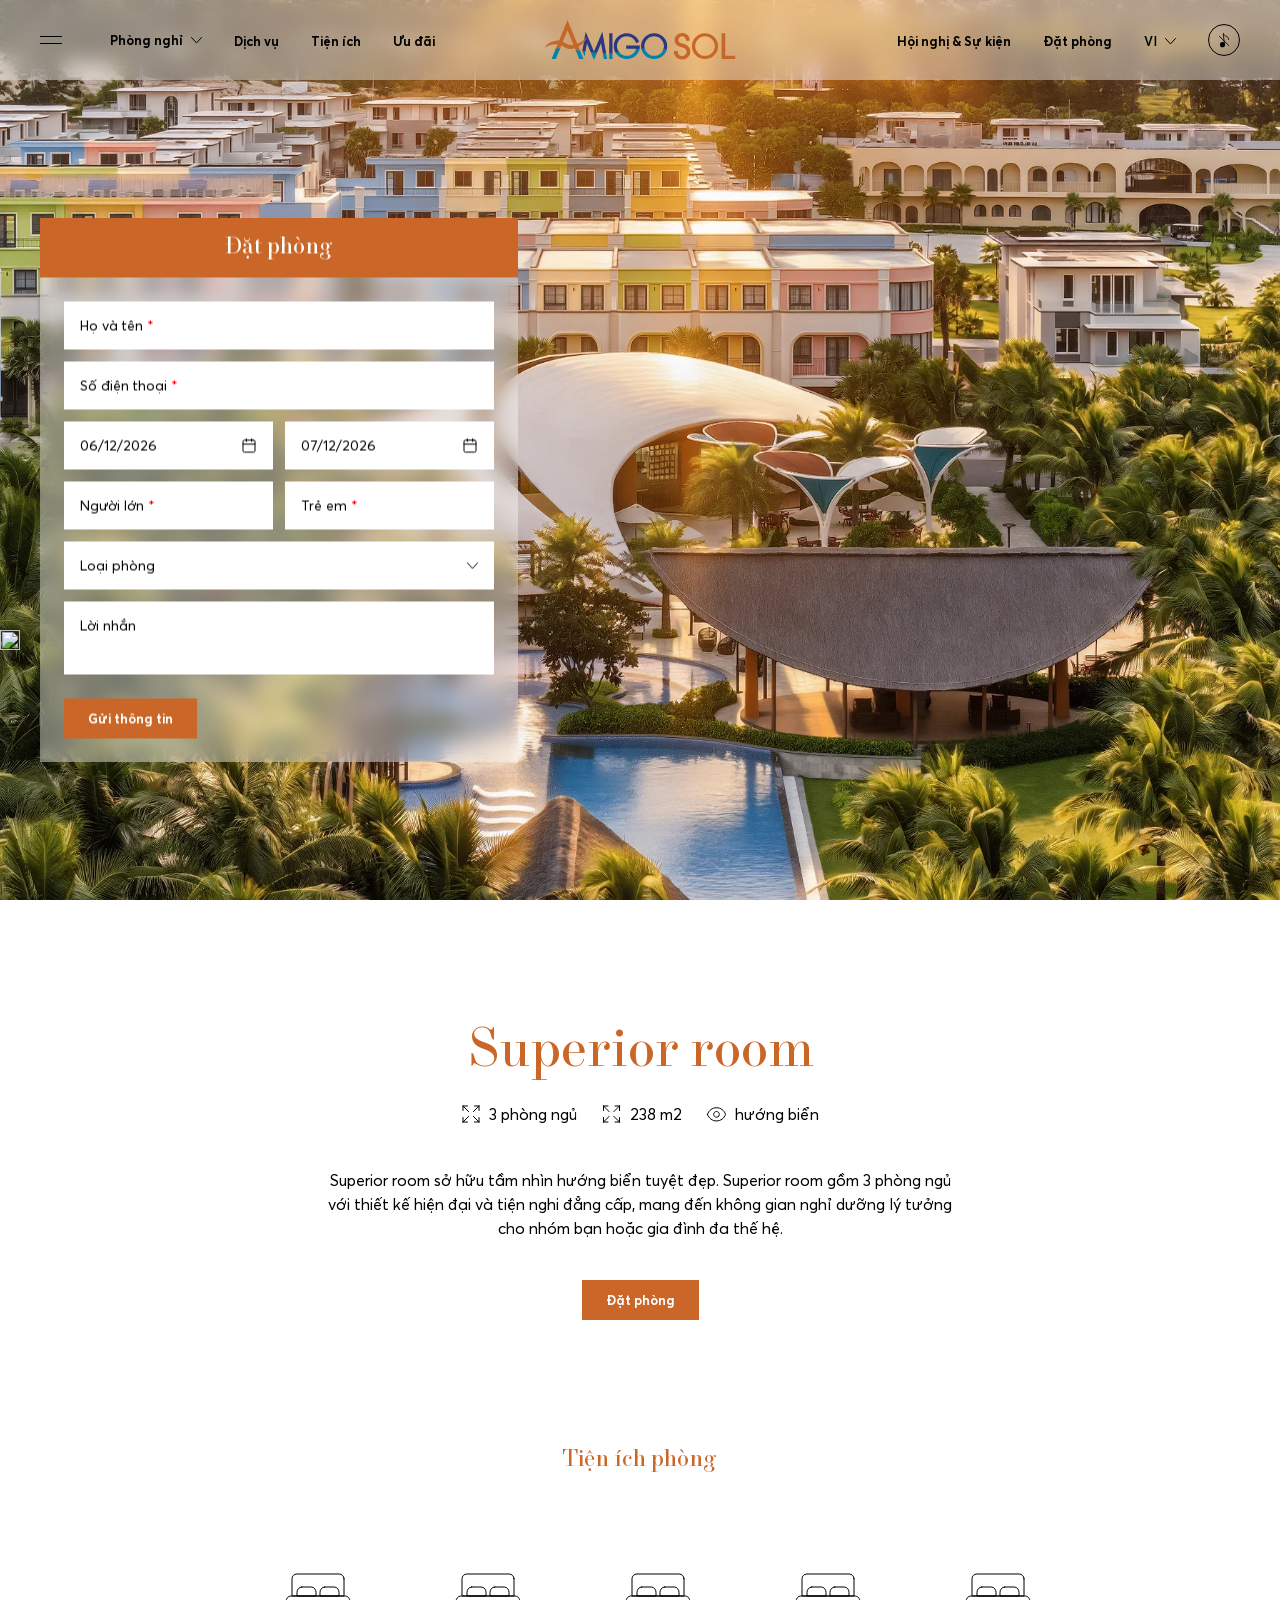
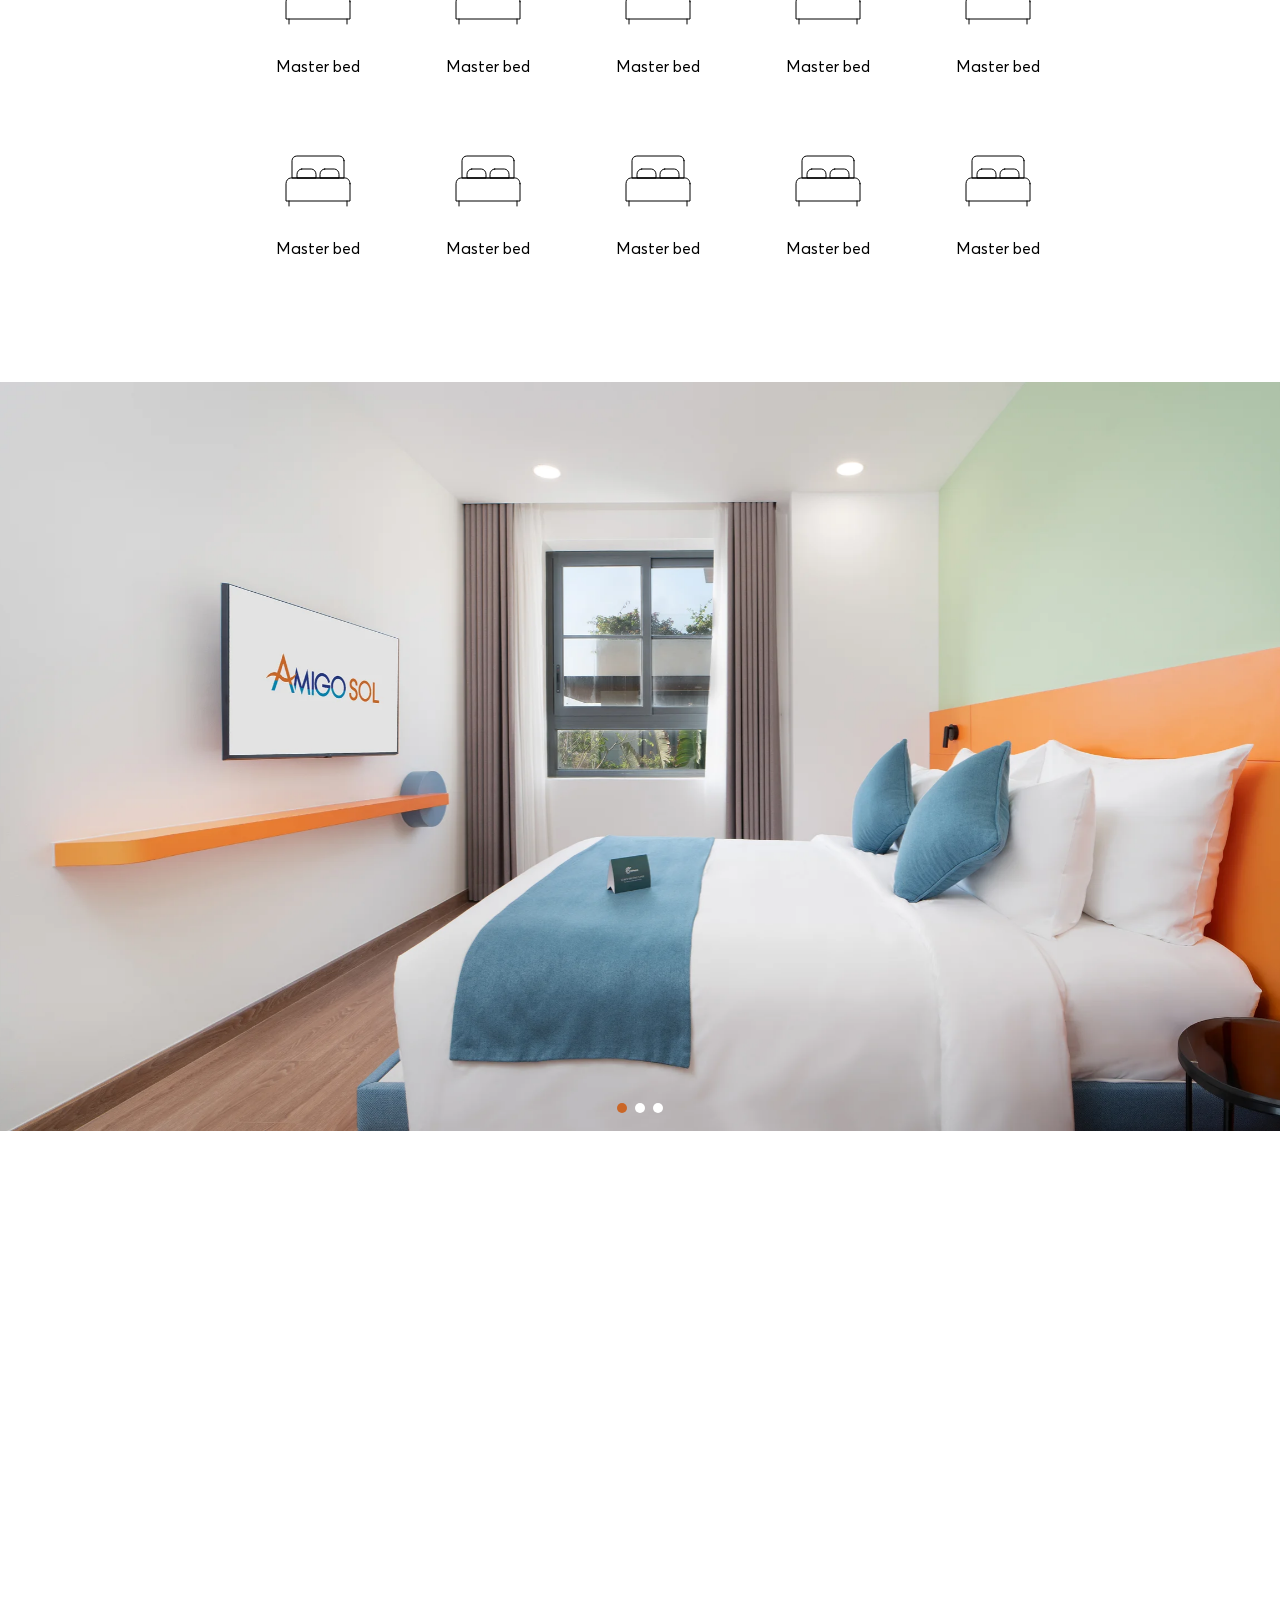
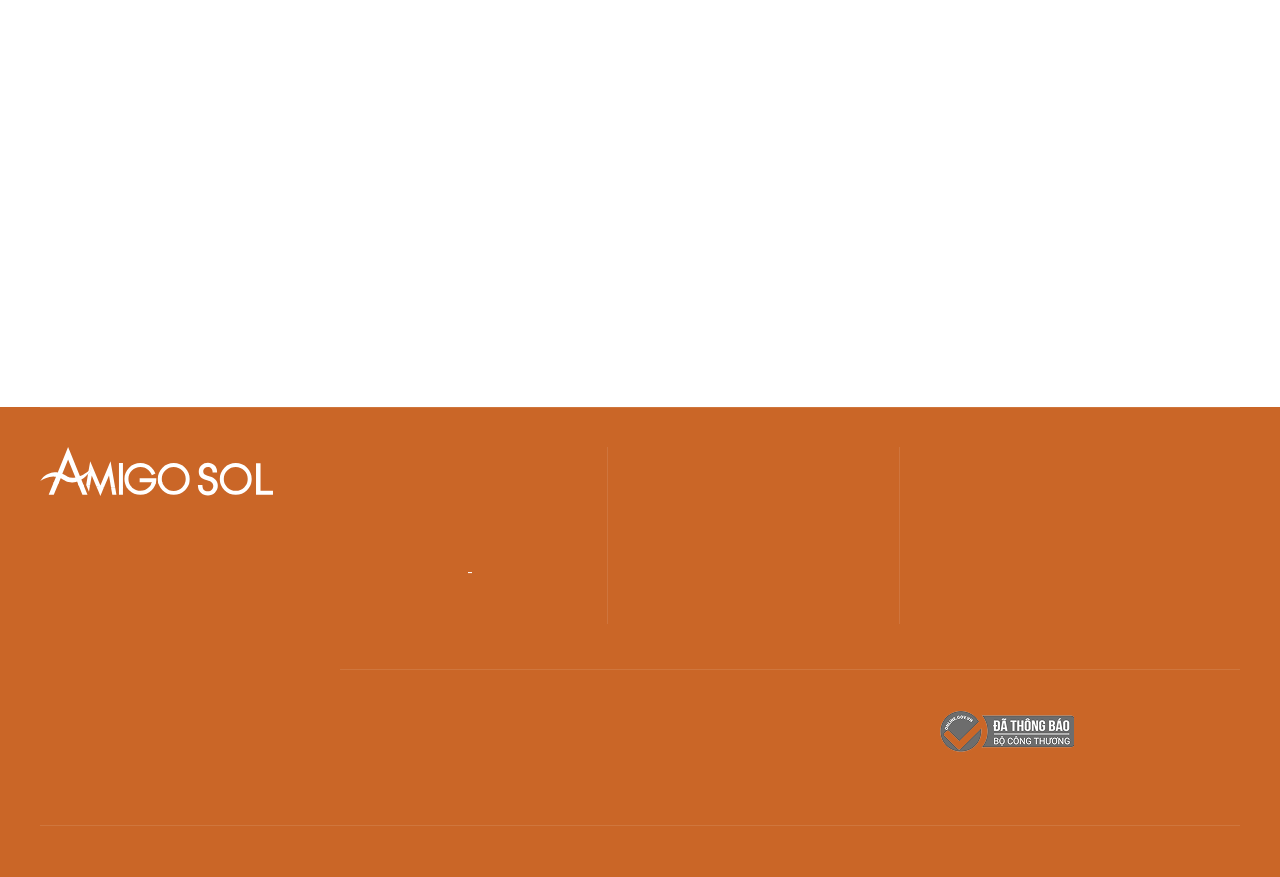
==== commit 1bdf02d2: "add new sec room detail" ====
--- a/accommodation-detail.html
+++ b/accommodation-detail.html
@@ -1,111 +1,108 @@
 <!doctype html>
 <html lang="en">
-  <head>
-    <meta charset="UTF-8" />
-    <meta name="viewport" content="width=device-width, initial-scale=1.0" />
-    <title>Phòng nghỉ chi tiết</title>
-    <!-- import favicon -->
-    <link
-      rel="icon"
-      href="./assets/images/icons/favicon.svg"
-      type="image/x-icon"
-    />
-    <!-- meta -->
-    <meta property="og:url" content="" />
-    <meta property="og:type" content="website" />
-    <meta property="og:title" content="" />
-    <meta property="og:description" content="" />
-    <meta property="og:image" content="" />
-    <!-- meta -->
-    <link rel="stylesheet" href="./assets/libs/bootstrap.min.css" />
-    <link rel="stylesheet" href="./assets/libs/lenis.css" />
-    <link rel="stylesheet" href="./assets/libs/swiper-bundle.min.css" />
-    <link rel="stylesheet" href="./assets/libs/lightpick.min.css" />
-    <!-- end meta -->
-    <!-- link custom css page -->
-    <link rel="stylesheet" href="./assets/fonts/VLNewParisHeadline/font.css" />
-    <link rel="stylesheet" href="./assets/fonts/averta/font.css" />
-    <link rel="stylesheet" href="./assets/main/css/style.min.css" />
-    <!-- end link custom css page -->
-    <!-- scrollRestoration -->
-    <script>
-      if ("scrollRestoration" in history) {
-        history.scrollRestoration = "manual";
-      }
-    </script>
-  </head>
-
-  <body>
-    <!-- layout -->
-    <!-- header -->
-    <script>
-      fetch("./components/header.html")
-        .then((response) => response.text())
-        .then((data) => {
-          document.getElementById("header").innerHTML = data;
-          const currentPath = window.location.pathname || "/";
-
-          const navLinks = document.querySelectorAll(".header-menu ul>li>a");
-          navLinks.forEach((link) => {
-            const linkPath = link.getAttribute("href");
-
-            // Normalize paths for comparison
-            let normalizedCurrentPath = currentPath;
-            let normalizedLinkPath = linkPath;
-
-            // Remove leading "./" from link path
-            if (normalizedLinkPath.startsWith("./")) {
-              normalizedLinkPath = normalizedLinkPath.substring(1);
-            }
-
-            // Get the last segment of the path
-            const currentSegment = normalizedCurrentPath.split("/").pop() || "";
-            const linkSegment = normalizedLinkPath.split("/").pop() || "";
-
-            // Check if current path is root or ends with /
-            const isRootPath =
-              currentPath === "/" ||
-              currentPath.endsWith("/") ||
-              currentSegment === "";
-
-            // Check if link is home/index
-            const isHomeLink =
-              linkPath === "/" ||
-              linkPath === "./" ||
-              linkPath === "./index.html" ||
-              linkPath === "index.html" ||
-              linkSegment === "index.html";
-
-            // Match logic
-            const isMatch =
-              normalizedLinkPath === normalizedCurrentPath || // Exact match
-              currentSegment === linkSegment || // Segment match
-              (isRootPath && isHomeLink) || // Root path matches home link
-              (currentPath.endsWith(normalizedLinkPath) &&
-                normalizedLinkPath !== "/");
-
-            if (isMatch) {
-              link.classList.add("active");
-            }
-          });
+
+<head>
+  <meta charset="UTF-8" />
+  <meta name="viewport" content="width=device-width, initial-scale=1.0" />
+  <title>Phòng nghỉ chi tiết</title>
+  <!-- import favicon -->
+  <link rel="icon" href="./assets/images/icons/favicon.svg" type="image/x-icon" />
+  <!-- meta -->
+  <meta property="og:url" content="" />
+  <meta property="og:type" content="website" />
+  <meta property="og:title" content="" />
+  <meta property="og:description" content="" />
+  <meta property="og:image" content="" />
+  <!-- meta -->
+  <link rel="stylesheet" href="./assets/libs/bootstrap.min.css" />
+  <link rel="stylesheet" href="./assets/libs/lenis.css" />
+  <link rel="stylesheet" href="./assets/libs/swiper-bundle.min.css" />
+  <link rel="stylesheet" href="./assets/libs/lightpick.min.css" />
+  <!-- end meta -->
+  <!-- link custom css page -->
+  <link rel="stylesheet" href="./assets/fonts/VLNewParisHeadline/font.css" />
+  <link rel="stylesheet" href="./assets/fonts/averta/font.css" />
+  <link rel="stylesheet" href="./assets/main/css/style.min.css" />
+  <!-- end link custom css page -->
+  <!-- scrollRestoration -->
+  <script>
+    if ("scrollRestoration" in history) {
+      history.scrollRestoration = "manual";
+    }
+  </script>
+</head>
+
+<body>
+  <!-- layout -->
+  <!-- header -->
+  <script>
+    fetch("./components/header.html")
+      .then((response) => response.text())
+      .then((data) => {
+        document.getElementById("header").innerHTML = data;
+        const currentPath = window.location.pathname || "/";
+
+        const navLinks = document.querySelectorAll(".header-menu ul>li>a");
+        navLinks.forEach((link) => {
+          const linkPath = link.getAttribute("href");
+
+          // Normalize paths for comparison
+          let normalizedCurrentPath = currentPath;
+          let normalizedLinkPath = linkPath;
+
+          // Remove leading "./" from link path
+          if (normalizedLinkPath.startsWith("./")) {
+            normalizedLinkPath = normalizedLinkPath.substring(1);
+          }
+
+          // Get the last segment of the path
+          const currentSegment = normalizedCurrentPath.split("/").pop() || "";
+          const linkSegment = normalizedLinkPath.split("/").pop() || "";
+
+          // Check if current path is root or ends with /
+          const isRootPath =
+            currentPath === "/" ||
+            currentPath.endsWith("/") ||
+            currentSegment === "";
+
+          // Check if link is home/index
+          const isHomeLink =
+            linkPath === "/" ||
+            linkPath === "./" ||
+            linkPath === "./index.html" ||
+            linkPath === "index.html" ||
+            linkSegment === "index.html";
+
+          // Match logic
+          const isMatch =
+            normalizedLinkPath === normalizedCurrentPath || // Exact match
+            currentSegment === linkSegment || // Segment match
+            (isRootPath && isHomeLink) || // Root path matches home link
+            (currentPath.endsWith(normalizedLinkPath) &&
+              normalizedLinkPath !== "/");
+
+          if (isMatch) {
+            link.classList.add("active");
+          }
         });
-    </script>
-    <header id="header" class="header"></header>
-    <!-- end header -->
-    <main>
-      <section class="section-banner">
-        <div class="container-fluid p-0">
-          <div class="section-banner__container">
-            <div class="section-banner__wrapper">
-              <!-- <div class="video">
+      });
+  </script>
+  <header id="header" class="header"></header>
+  <!-- end header -->
+  <main>
+    <section class="section-banner">
+      <div class="container-fluid p-0">
+        <div class="section-banner__container">
+          <div class="section-banner__wrapper">
+            <!-- <div class="video">
               <iframe title="vimeo-player"
                 src="https://player.vimeo.com/video/1082441138?h=9ec1257b5f&controls=0&autoplay=1&loop=1&muted=1&playsinline=1"
                 width="640" height="360" frameborder="0" allowfullscreen></iframe>
             </div> -->
-              <picture>
-                <img src="./assets/images/del/banner.webp" alt="" />
-              </picture>
-              <!-- <div class="swiper banner-slider">
+            <picture>
+              <img src="./assets/images/del/banner.webp" alt="" />
+            </picture>
+            <!-- <div class="swiper banner-slider">
               <div class="swiper-wrapper">
                 <div class="swiper-slide">
                   <div class="banner-slider-img">
@@ -120,571 +117,442 @@
               </div>
             </div>
             <div class="swiper-pagination"></div> -->
-            </div>
           </div>
         </div>
-        <div class="booking-form">
-          <div class="booking-form-wrapper">
-            <div class="booking-form-head">
-              <h3 class="h1-mobile font-heading color-white">Đặt phòng</h3>
-            </div>
-            <form action="" class="booking-form-main form-booking-room">
-              <div class="form-row">
-                <div class="input-item">
-                  <input type="text" placeholder=" " />
-                  <label for="">Họ và tên <span> *</span></label>
-                </div>
-              </div>
-              <div class="form-row">
-                <div class="input-item">
-                  <input type="tel" placeholder=" " />
-                  <label for="">Số điện thoại<span> *</span></label>
-                </div>
-              </div>
-              <div class="form-row two-col">
-                <div class="input-item">
-                  <input type="text" id="checkInDate" />
-                  <!-- <label for="">Ngày đến<span>
+      </div>
+      <div class="booking-form">
+        <div class="booking-form-wrapper">
+          <div class="booking-form-head">
+            <h3 class="h1-mobile font-heading color-white">Đặt phòng</h3>
+          </div>
+          <form action="" class="booking-form-main form-booking-room">
+            <div class="form-row">
+              <div class="input-item">
+                <input type="text" placeholder=" " />
+                <label for="">Họ và tên <span> *</span></label>
+              </div>
+            </div>
+            <div class="form-row">
+              <div class="input-item">
+                <input type="tel" placeholder=" " />
+                <label for="">Số điện thoại<span> *</span></label>
+              </div>
+            </div>
+            <div class="form-row two-col">
+              <div class="input-item">
+                <input type="text" id="checkInDate" />
+                <!-- <label for="">Ngày đến<span>
                     *</span></label> -->
 
-                  <div class="icon">
-                    <img src="./assets/images/icons/icon-calendar.svg" alt="" />
-                  </div>
-                </div>
-                <div class="input-item">
-                  <input type="text" id="checkOutDate" />
-                  <!-- <label for="">Ngày đi<span>
+                <div class="icon">
+                  <img src="./assets/images/icons/icon-calendar.svg" alt="" />
+                </div>
+              </div>
+              <div class="input-item">
+                <input type="text" id="checkOutDate" />
+                <!-- <label for="">Ngày đi<span>
                     *</span></label> -->
-                  <div class="icon">
-                    <img src="./assets/images/icons/icon-calendar.svg" alt="" />
-                  </div>
-                </div>
-              </div>
-              <div class="form-row two-col">
-                <div class="input-item">
-                  <input type="text" placeholder=" " />
-                  <label for="">Người lớn<span> *</span></label>
-                </div>
-                <div class="input-item">
-                  <input type="text" placeholder=" " />
-                  <label for="">Trẻ em<span> *</span></label>
-                </div>
-              </div>
-              <div class="form-row">
-                <div class="dropdown-custom">
-                  <div class="dropdown-custom-btn">
-                    <div class="value-select dropdown-custom-text color-black">
-                      <span>Loại phòng</span>
-                    </div>
-                    <img
-                      src="./assets/images/icons/icon-arrow-down.svg"
-                      alt=""
-                    />
-                  </div>
-                  <div class="dropdown-custom-menu">
-                    <div class="dropdown-custom-item language-item color-black">
-                      <span>Superior room</span>
-                    </div>
-                    <div class="dropdown-custom-item language-item color-black">
-                      <span>Deluxe Room</span>
-                    </div>
-                  </div>
-                </div>
-              </div>
-              <div class="form-row">
-                <div class="input-item">
-                  <textarea placeholder=" "></textarea>
-                  <label for="">Lời nhắn</label>
-                </div>
-              </div>
-
-              <div class="form-bottom">
-                <button class="btn-general" type="submit">Gửi thông tin</button>
-              </div>
-            </form>
+                <div class="icon">
+                  <img src="./assets/images/icons/icon-calendar.svg" alt="" />
+                </div>
+              </div>
+            </div>
+            <div class="form-row two-col">
+              <div class="input-item">
+                <input type="text" placeholder=" " />
+                <label for="">Người lớn<span> *</span></label>
+              </div>
+              <div class="input-item">
+                <input type="text" placeholder=" " />
+                <label for="">Trẻ em<span> *</span></label>
+              </div>
+            </div>
+            <div class="form-row">
+              <div class="dropdown-custom">
+                <div class="dropdown-custom-btn">
+                  <div class="value-select dropdown-custom-text color-black">
+                    <span>Loại phòng</span>
+                  </div>
+                  <img src="./assets/images/icons/icon-arrow-down.svg" alt="" />
+                </div>
+                <div class="dropdown-custom-menu">
+                  <div class="dropdown-custom-item language-item color-black">
+                    <span>Superior room</span>
+                  </div>
+                  <div class="dropdown-custom-item language-item color-black">
+                    <span>Deluxe Room</span>
+                  </div>
+                </div>
+              </div>
+            </div>
+            <div class="form-row">
+              <div class="input-item">
+                <textarea placeholder=" "></textarea>
+                <label for="">Lời nhắn</label>
+              </div>
+            </div>
+
+            <div class="form-bottom">
+              <button class="btn-general" type="submit">Gửi thông tin</button>
+            </div>
+          </form>
+        </div>
+      </div>
+    </section>
+    <!-- trừ banner ra -->
+    <div class="background-pattern">
+      <section class="section-story">
+        <div class="container-fluid p-0">
+          <div class="row g-0">
+            <div class="col-lg-6 offset-lg-3">
+              <div class="section-story__content tl-text">
+                <h2 class="section-story__title font-heading color-secondary h0-font text-center text-e-title">
+                  Superior room
+                </h2>
+                <ul class="room-info d-flex justify-content-center align-items-center text-e-list">
+                  <li class="b1-font color-black d-flex align-items-center">
+                    <img src="./assets/images/icons/icon-acreage.svg" alt="" />
+                    3 phòng ngủ
+                  </li>
+                  <li class="b1-font color-black d-flex align-items-center">
+                    <img src="./assets/images/icons/icon-width.svg" alt="" />
+                    238 m2
+                  </li>
+                  <li class="b1-font color-black d-flex align-items-center">
+                    <img src="./assets/images/icons/icon-eye.svg" alt="" />
+                    hướng biển
+                  </li>
+                </ul>
+                <div class="section-story__description h5-font color-black text-center text-e-desc">
+                  Superior room sở hữu tầm nhìn hướng biển tuyệt đẹp. Superior
+                  room gồm 3 phòng ngủ với thiết kế hiện đại và tiện nghi đẳng
+                  cấp, mang đến không gian nghỉ dưỡng lý tưởng cho nhóm bạn
+                  hoặc gia đình đa thế hệ.
+                </div>
+                <div class="btn-wrapper text-e-btn">
+                  <a href="#" class="btn-general">Đặt phòng</a>
+                </div>
+              </div>
+            </div>
           </div>
         </div>
+        <div class="section-story__ilus animation-art-reverse" style="--w-ilus: 310px; --h-ilus: 400px">
+          <img src="./assets/images/icons/ilus-right.png" alt="" />
+        </div>
       </section>
-      <!-- trừ banner ra -->
-      <div class="background-pattern">
-        <section class="section-story">
-          <div class="container-fluid p-0">
-            <div class="row g-0">
-              <div class="col-lg-6 offset-lg-3">
-                <div class="section-story__content">
-                  <h2
-                    class="section-story__title font-heading color-secondary h0-font text-center"
-                  >
-                    Superior room
-                  </h2>
-                  <ul
-                    class="room-info d-flex justify-content-center align-items-center"
-                  >
-                    <li class="b1-font color-black d-flex align-items-center">
-                      <img
-                        src="./assets/images/icons/icon-acreage.svg"
-                        alt=""
-                      />
-                      3 phòng ngủ
-                    </li>
-                    <li class="b1-font color-black d-flex align-items-center">
-                      <img src="./assets/images/icons/icon-width.svg" alt="" />
-                      238 m2
-                    </li>
-                    <li class="b1-font color-black d-flex align-items-center">
-                      <img src="./assets/images/icons/icon-eye.svg" alt="" />
-                      hướng biển
-                    </li>
-                  </ul>
-                  <div
-                    class="section-story__description h5-font color-black text-center"
-                  >
-                    Superior room sở hữu tầm nhìn hướng biển tuyệt đẹp. Superior
-                    room gồm 3 phòng ngủ với thiết kế hiện đại và tiện nghi đẳng
-                    cấp, mang đến không gian nghỉ dưỡng lý tưởng cho nhóm bạn
-                    hoặc gia đình đa thế hệ.
-                  </div>
-                  <div class="btn-wrapper">
-                    <a href="#" class="btn-general">Đặt phòng</a>
-                  </div>
-                </div>
+      <div class="room-amenities">
+        <div class="container-fluid p-0">
+          <div class="row g-0">
+            <div class="col-lg-8 offset-lg-2">
+              <div class="room-amenities__wrapper tl-text">
+                <h4 class="h2-font color-secondary text-center font-heading text-e-title">
+                  Tiện ích phòng
+                </h4>
+                <ul class="list-item">
+                  <li>
+                    <div class="icon">
+                      <img src="./assets/images/del/amenitie-icon-bed.svg" alt="" />
+                    </div>
+                    <div class="text color-black b1-font">Master bed</div>
+                  </li>
+                  <li>
+                    <div class="icon">
+                      <img src="./assets/images/del/amenitie-icon-bed.svg" alt="" />
+                    </div>
+                    <div class="text color-black b1-font">Master bed</div>
+                  </li>
+                  <li>
+                    <div class="icon">
+                      <img src="./assets/images/del/amenitie-icon-bed.svg" alt="" />
+                    </div>
+                    <div class="text color-black b1-font">Master bed</div>
+                  </li>
+                  <li>
+                    <div class="icon">
+                      <img src="./assets/images/del/amenitie-icon-bed.svg" alt="" />
+                    </div>
+                    <div class="text color-black b1-font">Master bed</div>
+                  </li>
+                  <li>
+                    <div class="icon">
+                      <img src="./assets/images/del/amenitie-icon-bed.svg" alt="" />
+                    </div>
+                    <div class="text color-black b1-font">Master bed</div>
+                  </li>
+                  <li>
+                    <div class="icon">
+                      <img src="./assets/images/del/amenitie-icon-bed.svg" alt="" />
+                    </div>
+                    <div class="text color-black b1-font">Master bed</div>
+                  </li>
+                  <li>
+                    <div class="icon">
+                      <img src="./assets/images/del/amenitie-icon-bed.svg" alt="" />
+                    </div>
+                    <div class="text color-black b1-font">Master bed</div>
+                  </li>
+                  <li>
+                    <div class="icon">
+                      <img src="./assets/images/del/amenitie-icon-bed.svg" alt="" />
+                    </div>
+                    <div class="text color-black b1-font">Master bed</div>
+                  </li>
+                  <li>
+                    <div class="icon">
+                      <img src="./assets/images/del/amenitie-icon-bed.svg" alt="" />
+                    </div>
+                    <div class="text color-black b1-font">Master bed</div>
+                  </li>
+                  <li>
+                    <div class="icon">
+                      <img src="./assets/images/del/amenitie-icon-bed.svg" alt="" />
+                    </div>
+                    <div class="text color-black b1-font">Master bed</div>
+                  </li>
+                </ul>
               </div>
             </div>
           </div>
-          <div
-            class="section-story__ilus animation-art-reverse"
-            style="--w-ilus: 310px; --h-ilus: 400px"
-          >
-            <img src="./assets/images/icons/ilus-right.png" alt="" />
+        </div>
+      </div>
+      <div class="spacing-120"></div>
+      <section class="image-with-text">
+        <div class="container-fluild">
+          <div class="section-wrapper">
+            <div class="swiper detail-slider" data-loop="false" data-speed="2000" data-autoplay="false">
+              <div class="swiper-wrapper">
+                <!-- Slide 1 -->
+                <div class="swiper-slide overflow-hidden">
+                  <div class="position-relative w-100 h-100 detail-slider__image">
+                    <picture>
+                      <source media="(max-width: 767px)" srcset="./assets/images/del/room-1.webp" />
+                      <img class="w-100 h-100 object-fit-cover" src="./assets/images/del/room-1.webp" alt="img" />
+                    </picture>
+                  </div>
+                </div>
+
+                <!-- Slide 2 -->
+                <div class="swiper-slide overflow-hidden">
+                  <div class="position-relative w-100 h-100 detail-slider__image">
+                    <picture>
+                      <source media="(max-width: 767px)" srcset="./assets/images/del/room-2.webp" />
+                      <img class="w-100 h-100 object-fit-cover" src="./assets/images/del/room-2.webp" alt="img" />
+                    </picture>
+                  </div>
+                </div>
+                <!-- Slide 3 -->
+                <div class="swiper-slide overflow-hidden">
+                  <div class="position-relative w-100 h-100 detail-slider__image">
+                    <picture>
+                      <source media="(max-width: 767px)" srcset="./assets/images/del/room-3.webp" />
+                      <img class="w-100 h-100 object-fit-cover" src="./assets/images/del/room-3.webp" alt="img" />
+                    </picture>
+                  </div>
+                </div>
+              </div>
+            </div>
+            <div class="swiper-arrows">
+              <div class="swiper-button-prev detail-slider__arrows color-white">
+                <svg width="7" height="12" viewBox="0 0 7 12" fill="none" xmlns="http://www.w3.org/2000/svg">
+                  <path d="M1 11L6.41861 6.07399C6.46225 6.03432 6.46225 5.96568 6.41861 5.92601L1 1"
+                    stroke="currentColor" stroke-linecap="round" />
+                </svg>
+              </div>
+              <div class="swiper-button-next detail-slider__arrows color-white">
+                <svg width="7" height="12" viewBox="0 0 7 12" fill="none" xmlns="http://www.w3.org/2000/svg">
+                  <path d="M1 11L6.41861 6.07399C6.46225 6.03432 6.46225 5.96568 6.41861 5.92601L1 1"
+                    stroke="currentColor" stroke-linecap="round" />
+                </svg>
+              </div>
+            </div>
           </div>
-        </section>
-        <div class="room-amenities">
-          <div class="container-fluid p-0">
-            <div class="row g-0">
-              <div class="col-lg-8 offset-lg-2">
-                <div class="room-amenities__wrapper">
-                  <h4 class="h2-font color-secondary text-center font-heading">
-                    Tiện ích phòng
-                  </h4>
-                  <ul class="list-item">
-                    <li>
-                      <div class="icon">
-                        <img
-                          src="./assets/images/del/amenitie-icon-bed.svg"
-                          alt=""
-                        />
+        </div>
+        <div class="swiper-pagination"></div>
+      </section>
+      <div class="spacing-120"></div>
+      <section class="amigo-content tl-text">
+        <h2 class="other-room-title h0-font text-center color-secondary font-heading text-e-title">
+          Các phòng khác
+        </h2>
+        <div class="amigo-content-bottom container-fluid p-0">
+          <div class="slider-amigo-wrapper row g-0">
+            <div class="col-lg-5">
+              <div class="slider-amigo-content-box d-flex align-items-end h-100">
+                <div class="slider-amigo-content-import"></div>
+              </div>
+              <!-- Nơi inject tag + title có animation -->
+            </div>
+            <div class="col-lg-7">
+              <!-- Image slider (master) -->
+              <div class="slider-amigo-image position-relative">
+                <div class="swiper-wrapper">
+                  <div class="swiper-slide">
+                    <div class="amigo-image">
+                      <img src="./assets/images/del/room-1.webp" />
+                    </div>
+                    <!-- Data source cho content import -->
+                    <div class="amigo-slide-content" hidden>
+                      <div class="amigo-name">Superior room</div>
+                      <ul class="amigo-usb">
+                        <li>
+                          <div class="amigo-usb-item">
+                            <div class="icon">
+                              <img src="./assets/images/icons/icon-acreage.svg" alt="" />
+                            </div>
+                            <div class="usb-name">21m2</div>
+                          </div>
+                        </li>
+                        <li>
+                          <div class="amigo-usb-item">
+                            <div class="icon">
+                              <img src="./assets/images/icons/icon-people.svg" alt="" />
+                            </div>
+                            <div class="usb-name">2 người lớn</div>
+                          </div>
+                        </li>
+                        <li>
+                          <div class="amigo-usb-item">
+                            <div class="icon">
+                              <img src="./assets/images/icons/icon-bed.svg" alt="" />
+                            </div>
+                            <div class="usb-name">
+                              8 phòng ngủ, 1 giường King
+                            </div>
+                          </div>
+                        </li>
+                      </ul>
+                      <div class="amigo-description">
+                        Superior room sở hữu tầm nhìn hướng biển tuyệt đẹp.
+                        Superior room gồm 3 phòng ngủ với thiết kế hiện đại và
+                        tiện nghi đẳng cấp, mang đến không gian nghỉ dưỡng lý
+                        tưởng cho nhóm bạn hoặc gia đình đa thế hệ.
                       </div>
-                      <div class="text color-black b1-font">Master bed</div>
-                    </li>
-                    <li>
-                      <div class="icon">
-                        <img
-                          src="./assets/images/del/amenitie-icon-bed.svg"
-                          alt=""
-                        />
+                      <div class="amigo-button"><a href="#">Xem thêm</a></div>
+                    </div>
+                  </div>
+                  <div class="swiper-slide">
+                    <div class="amigo-image">
+                      <img src="./assets/images/del/room-2.webp" />
+                    </div>
+                    <div class="amigo-slide-content" hidden>
+                      <div class="amigo-name">Deluxe Room</div>
+                      <ul class="amigo-usb">
+                        <li>
+                          <div class="amigo-usb-item">
+                            <div class="icon">
+                              <img src="./assets/images/icons/icon-acreage.svg" alt="" />
+                            </div>
+                            <div class="usb-name">21m2</div>
+                          </div>
+                        </li>
+                        <li>
+                          <div class="amigo-usb-item">
+                            <div class="icon">
+                              <img src="./assets/images/icons/icon-people.svg" alt="" />
+                            </div>
+                            <div class="usb-name">2 người lớn</div>
+                          </div>
+                        </li>
+                        <li>
+                          <div class="amigo-usb-item">
+                            <div class="icon">
+                              <img src="./assets/images/icons/icon-bed.svg" alt="" />
+                            </div>
+                            <div class="usb-name">8 phòng ngủ</div>
+                          </div>
+                        </li>
+                      </ul>
+                      <div class="amigo-description">
+                        Thiết kế tinh tế, tiện nghi hiện đại, hồ bơi riêng và
+                        không gian sống chan hòa thiên nhiên – hoàn hảo cho kỳ
+                        nghỉ dưỡng đẳng cấp bên gia đình hoặc bạn bè.
                       </div>
-                      <div class="text color-black b1-font">Master bed</div>
-                    </li>
-                    <li>
-                      <div class="icon">
-                        <img
-                          src="./assets/images/del/amenitie-icon-bed.svg"
-                          alt=""
-                        />
+                      <div class="amigo-button"><a href="#">Xem thêm</a></div>
+                    </div>
+                  </div>
+                  <div class="swiper-slide">
+                    <div class="amigo-image">
+                      <img src="./assets/images/del/room-3.webp" />
+                    </div>
+                    <div class="amigo-slide-content" hidden>
+                      <div class="amigo-name">Deluxe Azure</div>
+                      <ul class="amigo-usb">
+                        <li>
+                          <div class="amigo-usb-item">
+                            <div class="icon">
+                              <img src="./assets/images/icons/icon-acreage.svg" alt="" />
+                            </div>
+                            <div class="usb-name">21m2</div>
+                          </div>
+                        </li>
+                        <li>
+                          <div class="amigo-usb-item">
+                            <div class="icon">
+                              <img src="./assets/images/icons/icon-people.svg" alt="" />
+                            </div>
+                            <div class="usb-name">2 người lớn</div>
+                          </div>
+                        </li>
+                        <li>
+                          <div class="amigo-usb-item">
+                            <div class="icon">
+                              <img src="./assets/images/icons/icon-bed.svg" alt="" />
+                            </div>
+                            <div class="usb-name">
+                              8 phòng ngủ, 1 giường King
+                            </div>
+                          </div>
+                        </li>
+                      </ul>
+                      <div class="amigo-description">
+                        Thiết kế rộng rãi, 3 phòng ngủ tiện nghi cùng ánh sáng
+                        tự nhiên ngập tràn, mang đến trải nghiệm nghỉ dưỡng
+                        vừa ấm cúng, vừa đậm chất nghỉ dưỡng đẳng cấp.
                       </div>
-                      <div class="text color-black b1-font">Master bed</div>
-                    </li>
-                    <li>
-                      <div class="icon">
-                        <img
-                          src="./assets/images/del/amenitie-icon-bed.svg"
-                          alt=""
-                        />
-                      </div>
-                      <div class="text color-black b1-font">Master bed</div>
-                    </li>
-                    <li>
-                      <div class="icon">
-                        <img
-                          src="./assets/images/del/amenitie-icon-bed.svg"
-                          alt=""
-                        />
-                      </div>
-                      <div class="text color-black b1-font">Master bed</div>
-                    </li>
-                    <li>
-                      <div class="icon">
-                        <img
-                          src="./assets/images/del/amenitie-icon-bed.svg"
-                          alt=""
-                        />
-                      </div>
-                      <div class="text color-black b1-font">Master bed</div>
-                    </li>
-                    <li>
-                      <div class="icon">
-                        <img
-                          src="./assets/images/del/amenitie-icon-bed.svg"
-                          alt=""
-                        />
-                      </div>
-                      <div class="text color-black b1-font">Master bed</div>
-                    </li>
-                    <li>
-                      <div class="icon">
-                        <img
-                          src="./assets/images/del/amenitie-icon-bed.svg"
-                          alt=""
-                        />
-                      </div>
-                      <div class="text color-black b1-font">Master bed</div>
-                    </li>
-                    <li>
-                      <div class="icon">
-                        <img
-                          src="./assets/images/del/amenitie-icon-bed.svg"
-                          alt=""
-                        />
-                      </div>
-                      <div class="text color-black b1-font">Master bed</div>
-                    </li>
-                    <li>
-                      <div class="icon">
-                        <img
-                          src="./assets/images/del/amenitie-icon-bed.svg"
-                          alt=""
-                        />
-                      </div>
-                      <div class="text color-black b1-font">Master bed</div>
-                    </li>
-                  </ul>
-                </div>
-              </div>
+                      <div class="amigo-button"><a href="#">Xem thêm</a></div>
+                    </div>
+                  </div>
+                </div>
+                <div class="swiper-pagination"></div>
+              </div>
+
+              <!-- Content slider sync (slave - optional) -->
             </div>
           </div>
         </div>
-        <div class="spacing-120"></div>
-        <section class="image-with-text">
-          <div class="container-fluild">
-            <div class="section-wrapper">
-              <div
-                class="swiper detail-slider"
-                data-loop="false"
-                data-speed="2000"
-                data-autoplay="false"
-              >
-                <div class="swiper-wrapper">
-                  <!-- Slide 1 -->
-                  <div class="swiper-slide overflow-hidden">
-                    <div
-                      class="position-relative w-100 h-100 detail-slider__image"
-                    >
-                      <picture>
-                        <source
-                          media="(max-width: 767px)"
-                          srcset="./assets/images/del/room-1.webp"
-                        />
-                        <img
-                          class="w-100 h-100 object-fit-cover"
-                          src="./assets/images/del/room-1.webp"
-                          alt="img"
-                        />
-                      </picture>
-                    </div>
-                  </div>
-
-                  <!-- Slide 2 -->
-                  <div class="swiper-slide overflow-hidden">
-                    <div
-                      class="position-relative w-100 h-100 detail-slider__image"
-                    >
-                      <picture>
-                        <source
-                          media="(max-width: 767px)"
-                          srcset="./assets/images/del/room-2.webp"
-                        />
-                        <img
-                          class="w-100 h-100 object-fit-cover"
-                          src="./assets/images/del/room-2.webp"
-                          alt="img"
-                        />
-                      </picture>
-                    </div>
-                  </div>
-                  <!-- Slide 3 -->
-                  <div class="swiper-slide overflow-hidden">
-                    <div
-                      class="position-relative w-100 h-100 detail-slider__image"
-                    >
-                      <picture>
-                        <source
-                          media="(max-width: 767px)"
-                          srcset="./assets/images/del/room-3.webp"
-                        />
-                        <img
-                          class="w-100 h-100 object-fit-cover"
-                          src="./assets/images/del/room-3.webp"
-                          alt="img"
-                        />
-                      </picture>
-                    </div>
-                  </div>
-                </div>
-              </div>
-              <div class="swiper-arrows">
-                <div
-                  class="swiper-button-prev detail-slider__arrows color-white"
-                >
-                  <svg
-                    width="7"
-                    height="12"
-                    viewBox="0 0 7 12"
-                    fill="none"
-                    xmlns="http://www.w3.org/2000/svg"
-                  >
-                    <path
-                      d="M1 11L6.41861 6.07399C6.46225 6.03432 6.46225 5.96568 6.41861 5.92601L1 1"
-                      stroke="currentColor"
-                      stroke-linecap="round"
-                    />
-                  </svg>
-                </div>
-                <div
-                  class="swiper-button-next detail-slider__arrows color-white"
-                >
-                  <svg
-                    width="7"
-                    height="12"
-                    viewBox="0 0 7 12"
-                    fill="none"
-                    xmlns="http://www.w3.org/2000/svg"
-                  >
-                    <path
-                      d="M1 11L6.41861 6.07399C6.46225 6.03432 6.46225 5.96568 6.41861 5.92601L1 1"
-                      stroke="currentColor"
-                      stroke-linecap="round"
-                    />
-                  </svg>
-                </div>
-              </div>
-            </div>
-          </div>
-          <div class="swiper-pagination"></div>
-        </section>
-        <div class="spacing-120"></div>
-        <section class="amigo-content">
-          <h2
-            class="other-room-title h0-font text-center color-secondary font-heading"
-          >
-            Các phòng khác
-          </h2>
-          <div class="amigo-content-bottom container-fluid p-0">
-            <div class="slider-amigo-wrapper row g-0">
-              <div class="col-lg-5">
-                <div
-                  class="slider-amigo-content-box d-flex align-items-end h-100"
-                >
-                  <div class="slider-amigo-content-import"></div>
-                </div>
-                <!-- Nơi inject tag + title có animation -->
-              </div>
-              <div class="col-lg-7">
-                <!-- Image slider (master) -->
-                <div class="slider-amigo-image position-relative">
-                  <div class="swiper-wrapper">
-                    <div class="swiper-slide">
-                      <div class="amigo-image">
-                        <img src="./assets/images/del/room-1.webp" />
-                      </div>
-                      <!-- Data source cho content import -->
-                      <div class="amigo-slide-content" hidden>
-                        <div class="amigo-name">Superior room</div>
-                        <ul class="amigo-usb">
-                          <li>
-                            <div class="amigo-usb-item">
-                              <div class="icon">
-                                <img
-                                  src="./assets/images/icons/icon-acreage.svg"
-                                  alt=""
-                                />
-                              </div>
-                              <div class="usb-name">21m2</div>
-                            </div>
-                          </li>
-                          <li>
-                            <div class="amigo-usb-item">
-                              <div class="icon">
-                                <img
-                                  src="./assets/images/icons/icon-people.svg"
-                                  alt=""
-                                />
-                              </div>
-                              <div class="usb-name">2 người lớn</div>
-                            </div>
-                          </li>
-                          <li>
-                            <div class="amigo-usb-item">
-                              <div class="icon">
-                                <img
-                                  src="./assets/images/icons/icon-bed.svg"
-                                  alt=""
-                                />
-                              </div>
-                              <div class="usb-name">
-                                8 phòng ngủ, 1 giường King
-                              </div>
-                            </div>
-                          </li>
-                        </ul>
-                        <div class="amigo-description">
-                          Superior room sở hữu tầm nhìn hướng biển tuyệt đẹp.
-                          Superior room gồm 3 phòng ngủ với thiết kế hiện đại và
-                          tiện nghi đẳng cấp, mang đến không gian nghỉ dưỡng lý
-                          tưởng cho nhóm bạn hoặc gia đình đa thế hệ.
-                        </div>
-                        <div class="amigo-button"><a href="#">Xem thêm</a></div>
-                      </div>
-                    </div>
-                    <div class="swiper-slide">
-                      <div class="amigo-image">
-                        <img src="./assets/images/del/room-2.webp" />
-                      </div>
-                      <div class="amigo-slide-content" hidden>
-                        <div class="amigo-name">Deluxe Room</div>
-                        <ul class="amigo-usb">
-                          <li>
-                            <div class="amigo-usb-item">
-                              <div class="icon">
-                                <img
-                                  src="./assets/images/icons/icon-acreage.svg"
-                                  alt=""
-                                />
-                              </div>
-                              <div class="usb-name">21m2</div>
-                            </div>
-                          </li>
-                          <li>
-                            <div class="amigo-usb-item">
-                              <div class="icon">
-                                <img
-                                  src="./assets/images/icons/icon-people.svg"
-                                  alt=""
-                                />
-                              </div>
-                              <div class="usb-name">2 người lớn</div>
-                            </div>
-                          </li>
-                          <li>
-                            <div class="amigo-usb-item">
-                              <div class="icon">
-                                <img
-                                  src="./assets/images/icons/icon-bed.svg"
-                                  alt=""
-                                />
-                              </div>
-                              <div class="usb-name">8 phòng ngủ</div>
-                            </div>
-                          </li>
-                        </ul>
-                        <div class="amigo-description">
-                          Thiết kế tinh tế, tiện nghi hiện đại, hồ bơi riêng và
-                          không gian sống chan hòa thiên nhiên – hoàn hảo cho kỳ
-                          nghỉ dưỡng đẳng cấp bên gia đình hoặc bạn bè.
-                        </div>
-                        <div class="amigo-button"><a href="#">Xem thêm</a></div>
-                      </div>
-                    </div>
-                    <div class="swiper-slide">
-                      <div class="amigo-image">
-                        <img src="./assets/images/del/room-3.webp" />
-                      </div>
-                      <div class="amigo-slide-content" hidden>
-                        <div class="amigo-name">Deluxe Azure</div>
-                        <ul class="amigo-usb">
-                          <li>
-                            <div class="amigo-usb-item">
-                              <div class="icon">
-                                <img
-                                  src="./assets/images/icons/icon-acreage.svg"
-                                  alt=""
-                                />
-                              </div>
-                              <div class="usb-name">21m2</div>
-                            </div>
-                          </li>
-                          <li>
-                            <div class="amigo-usb-item">
-                              <div class="icon">
-                                <img
-                                  src="./assets/images/icons/icon-people.svg"
-                                  alt=""
-                                />
-                              </div>
-                              <div class="usb-name">2 người lớn</div>
-                            </div>
-                          </li>
-                          <li>
-                            <div class="amigo-usb-item">
-                              <div class="icon">
-                                <img
-                                  src="./assets/images/icons/icon-bed.svg"
-                                  alt=""
-                                />
-                              </div>
-                              <div class="usb-name">
-                                8 phòng ngủ, 1 giường King
-                              </div>
-                            </div>
-                          </li>
-                        </ul>
-                        <div class="amigo-description">
-                          Thiết kế rộng rãi, 3 phòng ngủ tiện nghi cùng ánh sáng
-                          tự nhiên ngập tràn, mang đến trải nghiệm nghỉ dưỡng
-                          vừa ấm cúng, vừa đậm chất nghỉ dưỡng đẳng cấp.
-                        </div>
-                        <div class="amigo-button"><a href="#">Xem thêm</a></div>
-                      </div>
-                    </div>
-                  </div>
-                  <div class="swiper-pagination"></div>
-                </div>
-
-                <!-- Content slider sync (slave - optional) -->
-              </div>
-            </div>
-          </div>
-        </section>
-        <div class="spacing-120"></div>
-      </div>
-    </main>
-    <!-- layout -->
-    <!-- footer -->
-    <script>
-      fetch("./components/footer.html")
-        .then((response) => response.text())
-        .then((data) => {
-          document.getElementById("footer").innerHTML = data;
-        });
-    </script>
-    <footer id="footer"></footer>
-    <!-- end footer -->
-    <!-- end layout -->
-
-    <script src="./assets/libs/jquery-3.7.1.js"></script>
-    <script src="./assets/libs/lenis.min.js"></script>
-    <script src="./assets/libs/gsap.min.js"></script>
-    <script src="./assets/libs/ScrollTrigger.min.js"></script>
-    <script src="./assets/libs/SplitText.min.js"></script>
-    <script src="./assets/libs/bootstrap.bundle.min.js"></script>
-    <script src="./assets/libs/imagesloaded.pkgd.min.js"></script>
-    <script src="./assets/libs/swiper-bundle.min.js"></script>
-    <script src="./assets/libs/moment.min.js"></script>
-    <script src="./assets/libs/lightpick.min.js"></script>
-    <!-- import custom js -->
-    <script type="module" src="./assets/main/js/page.min.js"></script>
-    <script type="module" src="./assets/main/js/script.min.js"></script>
-
-    <!-- end import custom js -->
-  </body>
+      </section>
+      <div class="spacing-120"></div>
+    </div>
+  </main>
+  <!-- layout -->
+  <!-- footer -->
+  <script>
+    fetch("./components/footer.html")
+      .then((response) => response.text())
+      .then((data) => {
+        document.getElementById("footer").innerHTML = data;
+      });
+  </script>
+  <footer id="footer"></footer>
+  <!-- end footer -->
+  <!-- end layout -->
+
+  <script src="./assets/libs/jquery-3.7.1.js"></script>
+  <script src="./assets/libs/lenis.min.js"></script>
+  <script src="./assets/libs/gsap.min.js"></script>
+  <script src="./assets/libs/ScrollTrigger.min.js"></script>
+  <script src="./assets/libs/SplitText.min.js"></script>
+  <script src="./assets/libs/bootstrap.bundle.min.js"></script>
+  <script src="./assets/libs/imagesloaded.pkgd.min.js"></script>
+  <script src="./assets/libs/swiper-bundle.min.js"></script>
+  <script src="./assets/libs/moment.min.js"></script>
+  <script src="./assets/libs/lightpick.min.js"></script>
+  <!-- import custom js -->
+  <script type="module" src="./assets/main/js/page.min.js"></script>
+  <script type="module" src="./assets/main/js/script.min.js"></script>
+
+  <!-- end import custom js -->
+</body>
+
 </html>
-<!-- https://gsap.com/community/forums/topic/30338-circular-carouselslider/ -->
+<!-- https://gsap.com/community/forums/topic/30338-circular-carouselslider/ -->
--- a/assets/main/css/style.min.css
+++ b/assets/main/css/style.min.css
@@ -1 +1 @@
-:root{--font-heading:"VL NewParis Headline",sans-serif;--font-body:"Averta",sans-serif;--color-black:#000000;--color-white:#ffffff;--color-primary:#2a3580;--color-secondary:#ca6627;--color-third:#0084ae;--color-bg:#d9bb9b}.color-black{color:var(--color-black)}.color-white{color:var(--color-white)}.color-primary{color:var(--color-primary)}.color-secondary{color:var(--color-secondary)}.color-third{color:var(--color-third)}.limit-width{max-width:1440px;width:100%;margin:0 auto}.font-heading{font-family:var(--font-heading)}.font-body{font-family:var(--font-body)}.h0-font{font-size:56px;line-height:64px;font-weight:400}.h1-font{font-size:40px;line-height:48px;font-weight:400}@media (max-width:991px){.h1-font{font-size:32px;line-height:40px}}.h1-mobile{font-size:32px;line-height:40px;font-weight:400}.h2-font{font-size:24px;line-height:40px;font-weight:400}@media (max-width:991px){.h2-font{font-size:20px;line-height:32px}}.h2-mobile{font-size:20px;line-height:32px;font-weight:400}.b0-font{font-size:20px;line-height:28px;font-weight:600}.b1-font{font-size:16px;line-height:28px}.b2-font{font-size:13px;line-height:20px;font-weight:700;letter-spacing:3%}.b2-medium{font-size:14px;line-height:20px;font-weight:400}*,:after,:before{box-sizing:border-box}*{margin:0;padding:0;font:inherit}canvas,img,picture,svg,video{display:block;max-width:100%}input,select,textarea{background-color:transparent;outline:0}button{cursor:pointer;background-color:transparent;outline:0;border:0}[type=button],[type=reset],[type=submit],button{-webkit-appearance:button}[type=button]::-moz-focus-inner,[type=reset]::-moz-focus-inner,[type=submit]::-moz-focus-inner,button::-moz-focus-inner{border-style:none;padding:0}[type=button]:-moz-focusring,[type=reset]:-moz-focusring,[type=submit]:-moz-focusring,button:-moz-focusring{outline:1px solid #000}[type=checkbox],[type=radio]{box-sizing:border-box;padding:0}[type=search]::-webkit-search-decoration{-webkit-appearance:none}button:focus{outline:0}a,a:hover{text-decoration:none;cursor:pointer;outline:0;color:inherit}ol,ul{list-style:none;margin:0;padding:0}h1,h2,h3,h4,h5,h6,p{margin:0;padding:0;overflow-wrap:break-word}body{width:100%;min-height:100vh;text-rendering:optimizeLegibility!important;-webkit-font-smoothing:auto!important;-moz-osx-font-smoothing:grayscale!important;font-family:var(--font-body);overflow-x:hidden}.background-pattern{position:relative}.background-pattern::before{content:"";position:absolute;top:0;left:0;width:100%;height:100%;background-image:url(../../images/icons/bg.png);background-repeat:repeat-y;background-size:100% auto;z-index:-1}.hover-underline-black,.hover-underline-white{position:relative}.hover-underline-black::before,.hover-underline-white::before{content:"";position:absolute;width:100%;height:1px;background-color:var(--color-black);bottom:-2px;left:0;transform:scaleX(0);transform-origin:bottom right;transition:transform .3s cubic-bezier(.4,0,.2,1)}.hover-underline-black:hover::before,.hover-underline-white:hover::before{transform:scaleX(1);transform-origin:bottom left}.hover-underline-black.active::before,.hover-underline-white.active::before{transform:scaleX(1);transform-origin:bottom left}.hover-underline-white::before{background-color:var(--color-white)}.btn-general,.global-button{display:block;height:40px;background-color:var(--color-secondary);width:max-content;padding:10px 24px;color:var(--color-white);transition:all .3s ease;font-size:13px;line-height:20px;font-weight:700}.btn-general:hover,.global-button:hover{background-color:var(--color-primary);color:var(--color-white)}.spacing-120{height:120px}.spacing-16x{height:160px}.animation-image-clip{clip-path:inset(0);transition-duration:1s;transition-timing-function:cubic-bezier(.4,0,.2,1);transition-property:clip-path;transition-property:clip-path,-webkit-clip-path;overflow:hidden;will-change:clip-path}@media (min-width:992px){.animation-image-clip:hover{clip-path:inset(3%)}.animation-image-clip:hover img{transform:scale(1.05)}}.animation-image-clip img{transition-property:-webkit-transform;transition-property:transform;transition-property:transform,-webkit-transform;transition-timing-function:cubic-bezier(.4,0,.2,1);transition-duration:1s;transition-timing-function:cubic-bezier(.4,0,.2,1)}.dropdown-custom{position:relative}.dropdown-custom__item{color:var(--color-primary)!important;font-weight:600;cursor:pointer}.dropdown-custom__item:not(:first-child){margin-top:8px}.dropdown-custom__text{font-weight:600}.dropdown-custom-btn{display:flex;align-items:center;gap:8px}.dropdown-custom-menu{position:absolute;background-color:var(--color-white);padding:6px 0;bottom:0;left:0;transform:translateY(100%);transition:all .3s ease;clip-path:polygon(0 0,100% 0,100% 0,0 0);will-change:clip-path}.dropdown-custom-menu.dropdown--active{clip-path:polygon(0 0,100% 0,100% 100%,0 100%)}.e-card-list{margin-bottom:120px}.e-card-list.list-even{margin-bottom:200px}#header{position:fixed;top:0;left:0;right:0;width:100%;z-index:99;transition:transform .4s ease}#header.scrolled{transform:translateY(-100%)}.header-wrapper{display:flex;align-items:center;justify-content:space-between;padding:24px 40px;position:relative;z-index:99;background-color:rgba(255,255,255,.4);backdrop-filter:blur(10px)}@media (max-width:991px){.header-wrapper{padding:16px 24px}}.header-logo{position:absolute;top:50%;left:50%;transform:translate(-50%,-50%)}.header-logo img{width:auto;height:40px}@media (max-width:991px){.header-logo img{height:48px;width:auto}}.header-menu{display:flex;align-items:center}.header-menu .btn-hamburger{display:flex;align-items:center;gap:5px;color:var(--color-white);margin-right:48px;position:relative}.header-menu .btn-hamburger::after{content:"";position:absolute;width:40px;height:40px;top:50%;left:50%;transform:translate(-50%,-50%);z-index:2}.header-menu .btn-hamburger.change .group-ic .ic span{background-color:var(--color-white)}.header-menu .btn-hamburger.change .group-ic .ic span:first-child{transform:rotate(45deg);top:4px!important}.header-menu .btn-hamburger.change .group-ic .ic span:last-child{transform:rotate(-45deg);bottom:3px!important}.header-menu .btn-hamburger .group-ic{width:22px;height:8px}.header-menu .btn-hamburger .group-ic .ic{width:100%;height:100%;display:flex;flex-direction:column;justify-content:space-between;position:relative}.header-menu .btn-hamburger .group-ic .ic span{display:block;width:100%;height:1px;background-color:var(--color-black);transition:all .2s ease;position:absolute;transform:rotate(0)}.header-menu .btn-hamburger .group-ic .ic span:first-child{top:0}.header-menu .btn-hamburger .group-ic .ic span:last-child{bottom:0}.header-menu .btn-music{margin-left:32px;height:32px;width:32px;position:relative;border:1px solid var(--color-black);border-radius:50%;background-size:100% 100%}.header-menu .btn-music .line-muted{opacity:0;visibility:hidden;transition:all .2s ease}.header-menu .btn-music.pause .line-muted{opacity:1;visibility:visible}.header-menu .btn-music svg{width:11px;height:16px;position:absolute;top:50%;left:50%;transform:translate(-50%,-50%)}.header-menu .btn-music .icon-pause{opacity:0;visibility:hidden}.header .menu{display:flex;align-items:center;gap:32px}.header .menu .menu-item-has-children{gap:8px;position:relative}.header .menu .menu-item-has-children:hover::after{opacity:1;visibility:visible}.header .menu .menu-item-has-children::after{content:"";width:100%;height:30px;background-color:transparent;position:absolute;top:100%;left:0;opacity:0;visibility:hidden}.header .menu .menu-item-has-children:hover .sub-menu{clip-path:polygon(0 0,100% 0,100% 100%,0 100%)}.header .menu .menu-item-has-children .sub-menu{transition:all .4s ease;background-color:var(--color-bg);padding:24px;position:absolute;left:-24px;top:calc(100% + 30px);width:max-content;max-width:276px;clip-path:polygon(0 0,100% 0,100% 0,0 0);will-change:clip-path}.header .menu .menu-item-has-children .sub-menu li:not(:last-child){margin-bottom:8px}.header .menu .menu-item-has-children .sub-menu a{color:var(--color-black);font-size:13px;line-height:20px;font-weight:600}.header .menu .menu-item-has-children .sub-menu a::before{background-color:var(--color-primary)}.header-sub-menu{position:fixed;left:0;top:0;bottom:0;width:100%;min-height:calc(100svh - 80px);will-change:transform;transition:all .5s ease;background-color:#282828;opacity:0;visibility:hidden;z-index:94}@media (max-width:991px){.header-sub-menu{top:55px}}.header-sub-menu.show{opacity:1;visibility:visible}.header-sub-menu__container{display:grid;grid-template-columns:4fr 8fr;height:100%}@media (max-width:991px){.header-sub-menu__container{grid-template-columns:1fr;position:relative}}.header-sub-menu__container .sub-menu{display:flex;justify-content:center;align-items:center;height:100%}@media (max-width:991px){.header-sub-menu__container .sub-menu{overflow-y:scroll;height:calc(100vh - 100px);padding-bottom:100px;padding-top:100px}.header-sub-menu__container .sub-menu::-webkit-scrollbar{display:none}}.header-sub-menu__container .sub-menu ul{display:flex;align-items:center;flex-direction:column;gap:24px}@media (max-width:991px){.header-sub-menu__container .sub-menu ul{gap:18px}}@media (max-width:480px){.header-sub-menu__container .sub-menu ul li a{white-space:nowrap;font-size:20px;line-height:30px}}.header-sub-menu__container .sub-menu ul li a:hover{color:var(--color-white)}.header-sub-menu__container .sub-menu ul li a::before{background-color:var(--color-white);height:1px;bottom:-4px;mask-size:100% auto}@media (max-width:480px){.header-sub-menu__container .sub-menu ul li a::before{bottom:-2px}}.header-sub-menu .sub-menu-container{background-color:var(--color-secondary);position:relative;padding-top:80px}.header-sub-menu .sub-menu-container::before{content:"";position:absolute;top:0;left:0;width:100%;height:80px;background-color:#282828}@media (max-width:991px){.header-sub-menu .sub-menu-container{position:relative}}.header-sub-menu .sub-menu-container .menu-has-children .sub-menu{opacity:0;visibility:hidden;position:absolute;top:64px;left:0}.header-sub-menu .sub-menu-overlay{background-color:#282828}.header .lang{margin-left:32px;transform:translateY(1px);cursor:pointer}.header .lang .dropdown-custom{position:relative}.header .lang .dropdown-custom-item{color:var(--color-primary)!important;font-weight:600}.header .lang .dropdown-custom-item:not(:first-child){margin-top:8px}.header .lang .dropdown-custom-item span{color:var(--color-black)}.header .lang .dropdown-custom-text{font-weight:600}.header .lang .dropdown-custom-text span{color:var(--color-black)}.header .lang .dropdown-custom-btn{display:flex;align-items:center;gap:8px}.header .lang .dropdown-custom-menu{position:absolute;background-color:var(--color-bg);padding:12px 24px;bottom:-29px;left:-24px;transform:translateY(100%);transition:all .3s ease;clip-path:polygon(0 0,100% 0,100% 0,0 0);will-change:clip-path}.header .lang .dropdown-custom-menu.dropdown--active{clip-path:polygon(0 0,100% 0,100% 100%,0 100%)}.header-sub-menu-bottom{background-color:var(--color-secondary);display:flex;justify-content:center;align-items:center;position:absolute;z-index:10;bottom:0;left:0;right:0;height:50px}.header-sub-menu-bottom .bottom-wrapper{display:grid;grid-template-columns:1fr 1fr;height:100%;border-top:1px solid rgba(255,255,255,.1);width:calc(100% - 48px)}.header-sub-menu-bottom .lang{margin-left:0;display:flex;justify-content:center;align-items:center}.header-sub-menu-bottom .lang .dropdown-custom-menu{top:-16px;bottom:unset;transform:translateY(-100%);clip-path:polygon(0 100%,100% 100%,100% 100%,0 100%)}.header-sub-menu-bottom .lang .dropdown-custom-btn img{transform:rotate(180deg)}.header-sub-menu-bottom .virtual-link{display:flex;justify-content:center;align-items:center;border-left:1px solid rgba(255,255,255,.1)}.section-banner{position:relative;height:100vh}.section-banner .booking-form{position:absolute;left:40px;z-index:5;top:120px;width:440px;height:auto;background-color:rgba(255,255,255,.4);backdrop-filter:blur(10px)}.section-banner .booking-form-head{display:flex;justify-content:center;align-items:center;padding:16px;background-color:var(--color-secondary)}.section-banner .booking-form-main{display:flex;flex-direction:column;gap:12px;padding:40px}.section-banner .booking-form-main>*{font-size:14px;line-height:20px}.section-banner .booking-form-main .input-item{position:relative;background-color:var(--color-white);padding:14px 16px}.section-banner .booking-form-main .input-item input,.section-banner .booking-form-main .input-item textarea{width:100%;border:none;outline:0}.section-banner .booking-form-main .input-item input:focus+label,.section-banner .booking-form-main .input-item input:not(:placeholder-shown)+label,.section-banner .booking-form-main .input-item textarea:focus+label,.section-banner .booking-form-main .input-item textarea:not(:placeholder-shown)+label{opacity:0;pointer-events:none}.section-banner .booking-form-main .input-item input::placeholder,.section-banner .booking-form-main .input-item textarea::placeholder{color:var(--color-black)}.section-banner .booking-form-main .input-item textarea{resize:none}.section-banner .booking-form-main .input-item label{position:absolute;left:16px;pointer-events:none;transition:all .3s ease;color:var(--color-black)}.section-banner .booking-form-main .input-item label span{color:red}.section-banner .booking-form-main .input-item .icon{width:16px;height:16px;position:absolute;top:50%;right:16px;transform:translateY(-50%);pointer-events:none}.section-banner .booking-form-main .form-row.two-col{display:grid;grid-template-columns:1fr 1fr;gap:12px}.section-banner .booking-form-main .form-bottom{margin-top:28px}.section-banner .booking-form-main .form-bottom a{transition:all .4s ease}.section-banner .booking-form-main .form-bottom a:hover{color:var(--color-primary)}.section-banner .booking-form-main .dropdown-custom{z-index:2;background-color:var(--color-white)}.section-banner .booking-form-main .dropdown-custom-btn{height:48px;padding:0 16px;width:100%;justify-content:space-between}.section-banner .booking-form-main .dropdown-custom-item{padding:6px 16px;cursor:pointer}.section-banner .booking-form-main .dropdown-custom-menu{width:100%}.section-banner .booking-form-main .dropdown-custom .value-select,.section-banner .booking-form-main .dropdown-custom-item{font-size:14px;line-height:20px}@media (max-width:991px){.section-banner{max-height:640px}}.section-banner__container{width:100%;height:100vh}@media (max-width:991px){.section-banner__container{max-height:640px}}.section-banner__wrapper{width:100%;height:100%}@media (min-width:991px){.section-banner__wrapper{height:100vh;overflow:hidden}}.section-banner__wrapper .video{width:100%;position:relative;overflow:hidden;padding-bottom:56.25%;height:0;max-width:100%}@media (max-width:991px){.section-banner__wrapper .video{height:100%}}.section-banner__wrapper .video iframe{position:absolute;top:0;left:0;width:100%;height:100%}@media (max-width:1400px){.section-banner__wrapper .video iframe{height:100vh;width:177.78vh;top:50%;left:50%;-webkit-transform:translate(-50%,-50%);-ms-transform:translate(-50%,-50%);transform:translate(-50%,-50%);padding-bottom:0}}.section-banner__wrapper video{object-fit:cover}.section-banner__wrapper picture{width:100%;height:100%;overflow:hidden}.section-banner__wrapper img{width:100%;height:100%;object-fit:cover}.section-banner .banner-slider{width:100%;height:100%}.section-banner .banner-slider-img{width:100%;height:100%}.section-banner .banner-slider-img img{width:100%;height:100%;object-fit:cover}.section-banner .banner-slider .swiper-btn-custom{margin:0;width:80px;height:80px;background-color:var(--color-pattern);border:1px solid var(--color-primary);border-radius:50%;display:flex;justify-content:center;align-items:center;top:0;left:0;opacity:0;transition:opacity .3s cubic-bezier(.4,0,.2,1),transform .3s cubic-bezier(.4,0,.2,1);transform-origin:center;z-index:999;cursor:none}.section-banner .banner-slider .swiper-btn-custom::after{content:unset;font-size:0}.section-banner .banner-slider .swiper-btn-custom svg{width:auto;height:auto}.section-banner .swiper-pagination-bullet{width:10px;height:10px;background-color:var(--color-white);opacity:1}.section-banner .swiper-pagination-bullet-active{background-color:var(--color-secondary)}footer{padding:0 40px;position:relative;overflow:hidden;z-index:2;background-color:var(--color-secondary)}footer .animation-text-v3:hover{color:var(--color-white)!important}footer .animation-text-v3::before{background-color:var(--color-white)}@media (max-width:991px){footer{padding:0 24px}}footer .footer__bg{position:absolute;bottom:-50px;left:-80px;transform:rotate(27deg)}@media (max-width:991px){footer .footer__bg{bottom:unset;right:-160px;left:unset;top:0;transform:rotate(0) scaleX(-1)}}footer .footer-top{padding-top:40px;padding-bottom:40px;position:relative}@media (max-width:991px){footer .footer-top{padding-top:48px}}footer .footer-top::after{content:"";background-color:rgba(255,255,255,.1);position:absolute;top:0;left:0;width:100%;height:1px}footer .footer-top .title{margin-bottom:24px}footer .footer-alpha,footer .footer-copyright{display:flex;align-items:center}footer .footer-logo{width:233px;height:auto;display:flex;flex-direction:column;gap:40px 0}@media (max-width:991px){footer .footer-logo{width:200px;margin-bottom:48px}}footer .footer-logo img{width:100%;height:100%;object-fit:cover}@media (max-width:991px){footer .footer-contact{padding-top:24px}}footer .footer-contact form{display:flex;align-items:center;gap:34px;transform:translateY(-15px)}footer .footer-contact form .field{width:100%;position:relative}footer .footer-contact form .field::after{content:"";background-color:rgba(255,255,255,.1);position:absolute;bottom:0;left:0;width:100%;height:1px}footer .footer-contact form input{width:100%;border:0;height:44px;font-size:13px;line-height:20px;font-weight:500;color:var(--color-white)}footer .footer-contact form input::placeholder{font-size:13px;line-height:20px;font-weight:500;color:var(--color-white)}footer .footer-contact form button{width:44px;height:44px;min-width:44px;border-radius:50%;border:1px solid var(--color-white);transition:all .3s ease;position:relative}footer .footer-contact form button svg{width:44px;height:44px;position:absolute;top:50%;left:50%;transform:translate(-50%,-50%)}footer .footer-contact form button circle,footer .footer-contact form button path{transition:all .4s ease}footer .footer-contact form button:hover{background-color:var(--color-white)}footer .footer-contact form button:hover path{stroke:var(--color-primary)}footer .footer-contact form button:hover circle{fill:var(--color-white)}footer .footer-contact form button:hover .icon{fill:#232c6a}footer .footer-contact .social{margin-top:25px}footer .footer-contact .social ul{gap:24px}footer .footer-contact .social ul li{display:flex}footer .footer-contact .social ul li a:hover{color:var(--color-white)}footer .footer-menu{margin-right:40px;padding-right:12px;position:relative}@media (max-width:991px){footer .footer-menu{margin-right:0;padding:24px 0}}footer .footer-menu .menu{display:flex;flex-wrap:wrap;gap:18px 16px}@media (max-width:991px){footer .footer-menu .menu{display:grid;grid-template-columns:1fr 1fr;gap:16px 40px}}footer .footer-menu::after{content:"";background-color:rgba(255,255,255,.1);position:absolute;top:0;right:0;width:1px;height:100%}@media (max-width:991px){footer .footer-menu::after{width:100%;height:1px;top:unset;bottom:0}}footer .footer-menu ul li{display:flex}footer .footer-menu ul li a{font-size:14px;line-height:20px;font-weight:500;color:var(--color-white)}footer .footer-main{display:grid;grid-template-columns:repeat(3,1fr);margin-bottom:45px}@media (max-width:991px){footer .footer-main{grid-template-columns:1fr;margin-bottom:24px}}footer .footer-location{margin-right:32px;padding-right:18px;position:relative}@media (max-width:991px){footer .footer-location{margin-right:0;padding-bottom:24px}}footer .footer-location::after{content:"";background-color:rgba(255,255,255,.1);position:absolute;top:0;right:0;width:1px;height:100%}@media (max-width:991px){footer .footer-location::after{bottom:0;top:unset;right:unset;width:100%;height:1px;left:0}}footer .footer-location p{margin-bottom:8px}footer .footer-location>*{font-size:14px;left:20px;font-weight:400}footer .footer-location a:hover{color:var(--color-white)}footer .footer-headquarter{display:grid;grid-template-columns:66.6666666667% 33.3333333333%;padding:36px 0 0;position:relative}@media (max-width:991px){footer .footer-headquarter{grid-template-columns:1fr;padding:24px 0 16px;gap:24px}}footer .footer-headquarter::after{content:"";background-color:rgba(255,255,255,.1);position:absolute;top:0;left:0;width:100%;height:1px}footer .footer-headquarter .logo-bct{width:134px;height:auto;filter:grayscale(100%)}footer .footer-headquarter .info{max-width:78%}@media (max-width:991px){footer .footer-headquarter .info{max-width:100%}}footer .footer-bottom{display:grid;grid-template-columns:25% 50% 25%;padding:16px 0;position:relative}@media (max-width:991px){footer .footer-bottom{grid-template-columns:1fr;gap:24px;padding:24px 0 68px}}footer .footer-bottom::after{content:"";background-color:rgba(255,255,255,.1);position:absolute;top:0;left:0;width:100%;height:1px}footer .footer-bottom .menu{display:flex;align-items:center;gap:32px}@media (max-width:991px){footer .footer-bottom .menu{flex-wrap:wrap;gap:16px 24px}}footer .footer-bottom .menu li{display:flex}footer .footer-bottom .menu a{font-size:13px;line-height:20px;font-weight:500;color:var(--color-white)}footer .footer-alpha a:hover{color:var(--color-white)}.intro{position:relative;width:100%;padding:175px 0}.intro.not-home{padding:120px 0}.intro-wrapper{display:flex;justify-content:center}.intro-box{width:53%;text-align:center;display:flex;flex-direction:column;gap:24px}.intro-artwork{position:absolute;pointer-events:none;z-index:1}.intro-artwork.top-right{top:0;right:0;transform:translateY(-50%)}.intro-artwork.left-bottom{bottom:0;left:0;transform:translateY(50%)}.amigo-content{padding:0 40px;position:relative}.amigo-content .other-room-title{margin-bottom:72px}.amigo-content.service-section .amigo-content-top .content-left{width:40%}.amigo-content.service-section .amigo-service-titles{display:flex;flex-direction:column;gap:8px;padding-left:calc(8.3333333333% + 64px)}.amigo-content.service-section .amigo-service-titles .item-title{transition:color .3s ease-in-out}.amigo-content.service-section .amigo-service-titles .item-title.active{color:var(--color-secondary)}.amigo-content.service-section .amigo-artwork.bottom-right{bottom:0;right:0;transform:scaleX(-1) translateY(50%)}.amigo-content-top{display:flex;align-items:flex-start;justify-content:space-between;margin-bottom:64px}.amigo-content-top .content-left,.amigo-content-top .content-right{width:33.3333333333%}.amigo-content-top .content-left .tag{margin-bottom:24px}.amigo-content-top .content-right .description{margin-bottom:32px}.amigo-content .swiper-pagination-bullet{width:10px;height:10px;background-color:var(--color-white);opacity:1}.amigo-content .swiper-pagination-bullet-active{background-color:var(--color-secondary)}.amigo-content .slider-amigo-image{height:500px}.amigo-content .slider-amigo-image .swiper-slide{width:100%;height:100%}.amigo-content .slider-amigo-image .swiper-slide .amigo-image{width:100%;height:100%}.amigo-content .slider-amigo-image .swiper-slide .amigo-image img{width:100%;height:100%;object-fit:cover}.amigo-content .slider-amigo-content-import{padding-right:calc(8.3333333333% + 40px)}.amigo-content .slider-amigo-content-import .current-button{margin-top:100px}.amigo-content .slider-amigo-content-import .current-name{margin-bottom:24px}.amigo-content .slider-amigo-wrapper.flex-row-reverse .slider-amigo-content-import{padding-right:0;padding-left:calc(8.3333333333% + 64px)}.amigo-content .amigo-usb{display:flex;align-items:center;gap:20px;flex-wrap:wrap;margin-bottom:24px}.amigo-content .amigo-usb-item{display:flex;align-items:center;gap:8px}.amigo-content .amigo-usb-item .usb-name{font-size:14px;line-height:20px;font-weight:400;color:var(--color-black)}.amigo-content .amigo-artwork{position:absolute;z-index:-1;pointer-events:none}.amigo-content .amigo-artwork.top-right{top:0;right:0;transform:scaleX(-1) translateY(-50%)}.amigo-content .amigo-artwork.left-bottom{left:0;bottom:0;transform:translateY(50%)}.amigo-content .swiper-serivce{height:500px}.amigo-content .swiper-serivce .service-image{width:100%;height:100%}.amigo-content .swiper-serivce .service-image img{width:100%;height:100%;object-fit:cover}.section-map{padding:0 40px;background-repeat:repeat-y;background-size:contain;background-attachment:fixed}.section-map__img{position:relative}.section-map__img .map-link{position:absolute;bottom:30px;right:30px}.section-map__img .map-link path{transition:all .4s ease}.section-map__img .map-link:hover path{fill:var(--color-primary)}@media (max-width:991px){.section-map{padding:0}}.section-map .col-lg-7{height:max-content;position:sticky;top:0;display:flex;align-items:center;justify-content:center;min-height:100vh}@media (max-width:991px){.section-map .col-lg-7{position:static;height:auto;min-height:auto}}.section-map__map{width:100%;aspect-ratio:782/667}.section-map__map img{width:100%;height:100%;object-fit:cover}.section-map__content{padding-left:64px;padding-right:40px}@media (max-width:991px){.section-map__content{padding:0;margin-top:32px}}.section-map__content--item{display:grid;grid-template-columns:1fr 1fr;position:relative}@media (max-width:991px){.section-map__content--item{width:100%}}.section-map__content--title{margin-bottom:40px}@media (max-width:991px){.section-map__content--title{padding:0 24px;margin-bottom:32px}}.section-map__content--list{display:flex;flex-direction:column;gap:32px}@media (max-width:991px){.section-map__content--list{gap:24px;flex-direction:row;overflow-x:scroll}.section-map__content--list::-webkit-scrollbar{display:none}}.section-map__destination{width:100%;aspect-ratio:221/148}@media (max-width:991px){.section-map__destination{aspect-ratio:155/104;width:155px}}.section-map__destination img{width:100%;height:100%;object-fit:cover}@media (max-width:991px){.section-map__destination img{width:155px}}.section-map__number{position:absolute;left:20px;bottom:20px;border:1px solid var(--color-primary);background-color:var(--color-white);z-index:2;width:28px;height:28px;border-radius:50%;display:flex;justify-content:center;align-items:center;color:var(--color-primary);font-size:13px;line-height:20px}@media (max-width:991px){.section-map__number{left:8px;bottom:8px;width:20px;height:20px;font-size:8px;line-height:14px}}.section-map__desc{background:var(--color-white);padding:16px 24px;display:flex;flex-direction:column;justify-content:space-between}@media (max-width:991px){.section-map__desc{padding:16px 16px;width:155px}}.section-map__desc .time{display:flex;align-items:flex-start;gap:5px}.section-map__desc .time .number{font-size:32px;font-family:var(--font-body);line-height:1;color:var(--color-secondary);font-weight:400}@media (max-width:991px){.section-map__desc .time .number{font-size:32px}}.section-map__desc .time .unit{font-family:var(--font-body);color:var(--color-primary);font-size:14px;line-height:21px}.section-map__desc .name{font-size:16px;line-height:28px;color:var(--color-black)}@media (max-width:991px){.section-map__desc .name{font-size:13px;line-height:20px}}.section-contact{padding-top:80px;position:relative}.section-contact .amigo-artwork{position:absolute;right:0;top:0;transform:translateY(-25%);pointer-events:none}.section-contact__bg{position:absolute;left:0;top:-15%;width:auto;height:auto;z-index:-1}@media (max-width:991px){.section-contact__bg{top:-5%}}.section-contact__bg.right{left:unset;right:0;top:0}@media (max-width:991px){.section-contact__bg.right{display:none}}.section-contact__top{margin-bottom:64px}.section-contact__top--item{text-align:center;padding:0 80px}@media (max-width:991px){.section-contact__top--item{padding:0 24px}}.section-contact__top--title{margin-bottom:24px;font-size:24px;line-height:36px;font-weight:600;font-family:var(--font-body)}@media (max-width:991px){.section-contact__top--title{margin-bottom:32px}}.section-contact__top .btn-wrapper{margin:24px auto 0;width:max-content}@media (max-width:991px){.section-contact__top .btn-wrapper{margin:32px auto 0}}.section-contact .slider-contact{display:flex;gap:40px;overflow:hidden}@media (max-width:991px){.section-contact .slider-contact{gap:24px}}.section-contact .slider-contact:hover .slider-wrapper{animation-play-state:paused}.section-contact .slider-wrapper{display:flex;gap:32px;animation-name:swiperAnimation;animation-duration:40s;animation-timing-function:linear;animation-iteration-count:infinite}@media (max-width:991px){.section-contact .slider-wrapper{gap:24px}}.section-contact .slider-item{width:322px;aspect-ratio:1;position:relative}@media (max-width:991px){.section-contact .slider-item{width:290px}}.section-contact .slider-item .slider-link{position:absolute;display:inline-block;width:24px;height:24px;top:24px;right:24px}.section-contact .slider-item .slider-img{width:100%;height:100%;overflow:hidden}.section-contact .slider-item .slider-img img{width:100%;height:100%;object-fit:cover}@keyframes swiperAnimation{0%{transform:translateX(0)}100%{transform:translateX(-100%)}}.form-contact{position:relative}.form-contact__bg{position:absolute;bottom:0;left:0;width:auto;height:auto}.form-contact__container{padding:40px 24px 40px;position:relative;z-index:2}.form-contact__container::before{content:"";position:absolute;top:0;left:24px;width:calc(100% - 48px);height:1px;background-color:var(--color-primary);opacity:.1}.form-contact__container::after{content:"";position:absolute;bottom:0;left:24px;width:calc(100% - 48px);height:1px;background-color:var(--color-primary);opacity:.1}.form-contact__container .group-form{margin-bottom:24px}.form-contact__container .group-form.cols{display:grid;grid-template-columns:1fr 1fr;gap:24px}@media (max-width:991px){.form-contact__container .group-form.cols{grid-template-columns:1fr}}.form-contact__container .group-form input{border:none;padding-bottom:12px;width:100%;color:var(--color-primary);font-size:16px;line-height:28px}.form-contact__container .group-form input::placeholder{color:rgba(14,98,97,.4);font-size:16px;line-height:28px}.form-contact__container .group-form textarea{border:none;padding-bottom:12px;width:100%;color:var(--color-primary);font-size:16px;line-height:28px;resize:none}.form-contact__container .group-form textarea::placeholder{color:rgba(14,98,97,.4);font-size:16px;line-height:28px}.form-contact__container .group-form .form-input{position:relative}.form-contact__container .group-form .form-input.full::before{content:"";position:absolute;bottom:0;left:0;width:100%;height:1px;background-color:var(--color-primary);opacity:.1}.form-contact__container .group-form .form-input::before{content:"";position:absolute;bottom:0;left:0;width:100%;height:1px;background-color:var(--color-primary);opacity:.1}.form-contact__container .group-check{display:flex;align-items:center;width:100%;justify-content:space-between;padding-top:56px}@media (max-width:991px){.form-contact__container .group-check{flex-direction:column;gap:32px;padding-top:8px;align-items:flex-start}.form-contact__container .group-check button{margin:0 auto}}.form-contact__container .group-check .check-box{display:flex;align-items:center;gap:16px}.form-contact__container .group-check .check-box label{font-size:13px;line-height:20px;color:var(--color-primary)}.form-contact__container .group-check .check-box input{appearance:none;width:20px;height:20px;border-radius:2px;transition:all .3s ease;position:relative;cursor:pointer;border:1px solid var(--color-primary)}.form-contact__container .group-check .check-box input:checked::before{opacity:1;visibility:visible}.form-contact__container .group-check .check-box input::before{content:"";position:absolute;top:50%;left:50%;transform:translate(-50%,-50%);width:12px;height:12px;background-image:url(../../images/ic-tick.svg);opacity:0;visibility:hidden;transition:all .2s ease;background-repeat:no-repeat;background-position:center}.form-contact{background-repeat:repeat;background-size:contain}.form-contact button[type=submit]:disabled{background-color:rgba(14,98,97,.4)}section.image-with-text{position:relative;z-index:2;overflow:hidden}section.image-with-text.parallax{padding:0 40px}@media (max-width:991px){section.image-with-text.parallax .content{top:90px}}section.image-with-text.parallax .section-wrapper{overflow:hidden}section.image-with-text.parallax .section-wrapper img{transform:scale(1.15)}section.image-with-text .ilus-right{width:365px;height:auto;position:absolute;right:0;top:-25%;z-index:-1}@media (max-width:991px){section.image-with-text{overflow:unset}}section.image-with-text .main-image{width:100%;max-height:100vh;aspect-ratio:1440/843;object-position:bottom;object-fit:cover}@media (max-width:991px){section.image-with-text .main-image{aspect-ratio:375/800}}@media (max-width:480px){section.image-with-text .main-image{aspect-ratio:375/600;max-height:80vh}}section.image-with-text .detail-slider{max-height:100vh;width:100%}section.image-with-text .detail-slider .swiper-slide{overflow:hidden}section.image-with-text .detail-slider__image{position:relative}section.image-with-text .detail-slider__image img{width:100%;aspect-ratio:1440/843;object-position:center;object-fit:cover}section.image-with-text .swiper-button-next{right:0}section.image-with-text .swiper-button-prev{left:0}section.image-with-text .swiper-button-next,section.image-with-text .swiper-button-prev{margin:0;width:80px;height:80px;background-color:var(--color-secondary);border:1px solid var(--color-secondary);border-radius:50%;display:flex;justify-content:center;align-items:center;top:0;left:0;opacity:0;transition:opacity .3s cubic-bezier(.4,0,.2,1),transform .3s cubic-bezier(.4,0,.2,1);transform-origin:center;z-index:999;cursor:none}section.image-with-text .swiper-button-next svg,section.image-with-text .swiper-button-prev svg{width:auto;height:auto}section.image-with-text .swiper-button-next:after,section.image-with-text .swiper-button-prev:after{display:none}section.image-with-text .mask{position:absolute;left:0;width:100%;z-index:9;height:50vh;background:var(--color-pattern) url(../../images/bg-body.png);background-size:contain}section.image-with-text .mask.top{top:0}section.image-with-text .mask.top::after{content:"";background:var(--color-pattern) url(../../images/bg-body.png);mask:url(../../images/mask-top.png);mask-size:100% 100%;background-size:contain;background-repeat:repeat-y;width:100%;aspect-ratio:1440/104;height:auto;position:absolute;left:0;top:95%;transform:translateY(-10px)}section.image-with-text .section-wrapper{position:relative;height:100%;overflow:hidden}section.image-with-text .mask.bottom{bottom:0}section.image-with-text .mask.bottom::after{content:"";background:var(--color-pattern) url(../../images/bg-body.png);mask:url(../../images/mask-bottom.png);mask-size:100% 100%;width:100%;aspect-ratio:1440/210;background-size:contain;background-repeat:repeat-y;position:absolute;left:0;bottom:100%;transform:translateY(1px);pointer-events:none}section.image-with-text .content{position:absolute;z-index:2;top:160px;left:50%;transform:translateX(-50%);max-width:52%;width:100%;padding:0 40px}@media (max-width:991px){section.image-with-text .content{top:64px;max-width:100%;padding:0 40px}section.image-with-text .content .content-box{transform:none!important}}section.image-with-text .content h1{margin-bottom:24px;text-align:center}@media (max-width:991px){section.image-with-text .content h1{margin:0 auto 24px;max-width:80%}}@media (max-width:480px){section.image-with-text .content h1{max-width:200px}}section.image-with-text .content .desc{text-align:center;margin-bottom:40px}@media (max-width:991px){section.image-with-text .content .desc{margin-bottom:32px}}section.image-with-text.reverse-mask .mask.top::after{transform:translateY(-10px) scaleX(-1)}section.image-with-text.reverse-mask .mask.bottom::after{transform:translateY(1px) scaleX(-1)}section.image-with-text .swiper-pagination{top:unset;bottom:12px;left:50%;transform:translateX(-50%)}section.image-with-text .swiper-pagination .swiper-pagination-bullet{width:10px;height:10px;background-color:var(--color-white);opacity:1}section.image-with-text .swiper-pagination .swiper-pagination-bullet-active{background-color:var(--color-secondary)}@media (max-width:991px){.page-home section.image-with-text{overflow:hidden}}.modal-dialog{pointer-events:auto}.home .image-with-text{overflow:hidden}.section-offer{position:relative}.section-offer .amigo-artwork{position:absolute;top:0;left:0;z-index:-1;transform:translateY(-50%);pointer-events:none}@media (max-width:991px){.section-offer.related .section-offer__content{margin-bottom:0}}.section-offer__bg{position:absolute;top:-15%;left:0;width:auto;height:auto;z-index:-1}@media (max-width:991px){.section-offer__bg{top:-10%;display:none}}.section-offer__bg.right{top:5%;left:unset;right:0}@media (max-width:991px){.section-offer__bg.right{display:none}}.section-offer__top{text-align:center;margin-bottom:64px}@media (max-width:991px){.section-offer__top{padding:0 24px;margin-bottom:64px}}.section-offer__top--tag{margin-bottom:24px}.section-offer__top--title{margin-bottom:40px}@media (max-width:991px){.section-offer__top--title{margin-bottom:32px}}@media (max-width:480px){.section-offer__top--title{width:320px;margin-left:auto;margin-right:auto}}.section-offer__top--desc{margin-bottom:40px}@media (max-width:991px){.section-offer__top--desc{margin-bottom:32px}}.section-offer__item:hover .section-offer__content--title{color:var(--color-primary)}.section-offer__img{width:100%;aspect-ratio:426/400;margin-bottom:40px;overflow:hidden}@media (max-width:991px){.section-offer__img{margin-bottom:32px}}.section-offer__img img{width:100%;height:100%;object-fit:cover}.section-offer__content{text-align:center}@media (max-width:991px){.section-offer__content{margin-bottom:48px}}.section-offer__content--title{display:block;margin-bottom:12px;padding-left:40px;padding-right:40px;transition:color .3s ease}@media (max-width:991px){.section-offer__content--title{padding:0}}.section-offer__content--desc{padding:0 40px}@media (max-width:991px){.section-offer__content--desc{padding:0}}.section-offer .swiper-offer{padding:0 40px}@media (max-width:991px){.section-offer .swiper-offer{padding:0}}.section-offer__slider{position:relative}.section-offer__slider .swiper-pagination{top:unset;bottom:0;left:50%;transform:translateX(-50%);width:150px;height:1px;display:none}@media (max-width:991px){.section-offer__slider .swiper-pagination{display:block}}.section-offer__slider .swiper-pagination span{background-color:var(--color-primary)}.section-offer .swiper-btn-offer:after{content:"";font-size:0}.section-offer .swiper-btn-offer{width:50px;height:50px;top:calc(50% - 80px);border:1px solid var(--color-secondary);background-color:var(--color-white);border-radius:50%;transition:all .4s ease}@media (max-width:991px){.section-offer .swiper-btn-offer{display:none}}.section-offer .swiper-btn-offer:hover{background-color:var(--color-primary);border-color:var(--color-primary)}.section-offer .swiper-btn-offer:hover path{stroke:var(--color-white)}.section-offer .swiper-btn-offer svg{width:7px;height:12px}.section-offer .swiper-btn-offer svg path{transition:all .4s ease;stroke:var(--color-secondary)}.section-offer .swiper-btn-offer.swiper-button-prev svg{transform:rotate(180deg)}.section-offer .swiper-btn-offer.swiper-button-disabled{opacity:0;visibility:hidden}.page-offer .accomodation-list .accomodation-card .card-title{margin-bottom:12px}.page-offer .accomodation-list .accomodation-card{gap:40px}.page-offer .accomodation-list{overflow:unset!important}.accomodation-list{position:relative;z-index:3}@media (max-width:991px){.accomodation-list{overflow:hidden}.accomodation-list .accomodation-wrapper .nav{flex-wrap:nowrap;overflow-x:scroll;padding-left:24px;padding-right:24px}.accomodation-list .accomodation-wrapper .nav::-webkit-scrollbar{display:none}.accomodation-list .accomodation-wrapper .nav li button>div{width:max-content}.accomodation-list .accomodation-wrapper .nav li:first-child{margin-left:24px}.accomodation-list .accomodation-wrapper .nav li:last-child{margin-right:24px}}.accomodation-list.news .accomodation__bg{right:0;left:unset;transform:scale(0)}.accomodation-list .accomodation__bg{position:absolute;width:auto;height:auto;top:0;left:0;z-index:-1}.accomodation-list .accomodation__bg:nth-child(1){top:25%}.accomodation-list .accomodation__bg:nth-child(1) img{object-fit:contain;object-position:left center}.accomodation-list .accomodation__bg:nth-child(2){left:unset;right:0;top:60%;width:150px!important}.accomodation-list .accomodation__bg:nth-child(2) img{object-fit:contain;object-position:right}.accomodation-list .accomodation__bg:last-child{top:unset;bottom:0}@media (max-width:991px){.accomodation-list .accomodation__bg:last-child{bottom:-60px;width:100px!important}}@media (max-width:991px){.accomodation-list{padding-bottom:0}}.accomodation-list.news{padding:0}@media (max-width:991px){.accomodation-list.news .nav-tabs{display:flex;flex-wrap:nowrap;overflow-x:scroll;gap:32px}.accomodation-list.news .nav-tabs.gallery{justify-content:center!important}.accomodation-list.news .nav-tabs.gallery .nav-item:first-child{margin-left:0}.accomodation-list.news .nav-tabs::-webkit-scrollbar{display:none}.accomodation-list.news .nav-tabs li{width:max-content}.accomodation-list.news .nav-tabs li .nav-link{width:max-content}}.accomodation-list .nav-tabs{border:none;gap:32px;right:0;left:0;top:unset;bottom:0;z-index:1;padding:12px 0;justify-content:center!important;position:fixed;z-index:99;background-color:var(--color-secondary)}@media (max-width:991px){.accomodation-list .nav-tabs{bottom:43px}}.accomodation-list .nav-tabs .nav-link{background-color:transparent;padding:0;margin:0;border:none}.accomodation-list .nav-tabs .nav-link.active .animation-text-v3::before{transform:scale(1)}.accomodation-list .nav-tabs .nav-link.active .animation-text-v4::before{transform:scale(1)}@media (max-width:991px){.accomodation-list .nav-tabs .nav-link>div{font-size:13px;line-height:20px}}.accomodation-list .accomodation-card{display:flex;flex-direction:column;gap:24px;position:relative}.accomodation-list .accomodation-card:hover .card-title{color:var(--color-primary)}.accomodation-list .accomodation-card:nth-child(even){transform:translateY(80px)}@media (max-width:991px){.accomodation-list .accomodation-card:nth-child(even){transform:translate(0)}}.accomodation-list .accomodation-card .accomodation-link{position:absolute;z-index:2;width:100%;height:calc(100% - 80px);top:0;left:0}@media (max-width:991px){.accomodation-list .accomodation-card .accomodation-link{height:calc(100% - 72px)}}.accomodation-list .accomodation-card .card-top{width:calc(100% - 40px);aspect-ratio:500/320;overflow:hidden;margin:0 auto}.accomodation-list .accomodation-card .card-top img{width:100%;height:100%;object-fit:cover}.accomodation-list .accomodation-card .card-bottom{display:flex;flex-direction:column;align-items:center}@media (max-width:991px){.accomodation-list .accomodation-card .card-bottom{padding:0 24px}}.accomodation-list .accomodation-card .card-info{gap:24px;margin-bottom:24px}@media (max-width:991px){.accomodation-list .accomodation-card .card-info{flex-wrap:wrap;justify-content:center!important;gap:12px 24px}}.accomodation-list .accomodation-card .card-info li{display:flex;align-items:center;gap:8px}.accomodation-list .accomodation-card .card-title{margin-bottom:16px;transition:color .4s ease}@media (max-width:991px){.accomodation-list .accomodation-card .card-title{margin-bottom:12px}}.accomodation-list .accomodation-card .card-title:hover{color:var(--color-secondary)}.accomodation-list .accomodation-card .card-desc{max-width:75%}@media (max-width:991px){.accomodation-list .accomodation-card .card-desc{max-width:100%}}.accomodation-list .accomodation-card .card-cta{margin-top:40px}@media (max-width:991px){.accomodation-list .accomodation-card .card-cta{margin-top:32px}}.accomodation-list__wrapper{display:grid;grid-template-columns:repeat(2,1fr);gap:120px 50px}@media (max-width:991px){.accomodation-list__wrapper{grid-template-columns:1fr;gap:80px 0;padding-bottom:0}}.accomodation-list__wrapper.even{padding-bottom:80px}@media (max-width:991px){.accomodation-list__wrapper.even{padding-bottom:0}}@media (max-width:767px){.page-offer .accomodation-list .nav-tabs{justify-content:flex-start!important}.page-offer .accomodation-list .nav-tabs .nav-item:first-child{margin-left:0}}@media (max-width:991px){.page-offer .accomodation-list{overflow:unset!important}}.page-news .tab-content{padding:0 24px}.list-item{padding:0 40px}@media (max-width:991px){.list-item{padding:0 24px}}.list-item .row{margin-bottom:140px;position:relative}.list-item .row .item__bg{position:absolute;bottom:0;width:auto;height:auto;z-index:-1;right:0;transform:translate(0,-5px)}.list-item .row .item__bg img{width:100%;height:100%;object-fit:contain}.list-item .row.flex-row-reverse .item__bg{left:0;right:unset;transform:translate(0,-5px)}@media (max-width:991px){.list-item .row.flex-row-reverse .item__bg{left:unset;right:0;transform:translateX(0)}}@media (max-width:991px){.list-item .row{margin-bottom:80px}}.list-item .row:last-child{margin-bottom:0}.list-item__content{padding:0 calc(8.3333333333% + 48px);height:100%;display:flex;flex-direction:column}@media (max-width:991px){.list-item__content{padding:0}}.list-item__content--title{margin-bottom:40px}@media (max-width:991px){.list-item__content--title{margin-bottom:24px}}.list-item__content--desc{margin-bottom:48px}@media (max-width:991px){.list-item__content--desc{margin-bottom:24px}}.list-item__content .list-item__btn{margin-top:auto}.list-item__image{width:100%;aspect-ratio:806/500}@media (max-width:991px){.list-item__image{margin-bottom:32px}}.list-item__image img{width:100%;height:100%;object-fit:cover}.list-item__info{margin-bottom:80px}@media (max-width:991px){.list-item__info{margin-bottom:32px}}.list-item__info li{display:flex;flex-direction:column;gap:16px}.list-item__info-i{display:flex;align-items:center;gap:16px}.list-item__info-i .icon{width:20px}.list-item__info-i .icon img{width:100%;height:auto;object-fit:contain}@media (max-width:991px){.page-facilities .list-item__info{margin-bottom:0}}.section-story{padding:120px 0;position:relative}.section-story.event .section-story__ilus{top:-25%}@media (max-width:991px){.section-story.event .section-story__ilus{top:-10%}}.section-story.event .section-story__ilus.right{bottom:-35%;top:unset}@media (max-width:991px){.section-story.event .section-story__ilus.right{bottom:0}}.section-story__ilus{position:absolute;top:-50%;left:0;z-index:2;width:auto;height:auto}@media (max-width:991px){.section-story__ilus{z-index:-1;top:-40%}}.section-story__ilus.right{top:unset;bottom:-30%;right:0;left:unset;width:270px!important}.section-story__ilus.right img{object-fit:contain;object-position:right center}@media (max-width:991px){.section-story__ilus.right{bottom:-10%;width:140px!important}}.section-story__ilus img{width:100%;height:100%;object-fit:contain}.section-story__content{text-align:center}@media (min-width:992px){.section-story__content.home{min-height:505px;display:flex;flex-direction:column;justify-content:center}}@media (max-width:991px){.section-story__content{padding:0 24px}}.section-story__content .room-info{margin-top:16px;gap:24px}@media (max-width:991px){.section-story__content .room-info{flex-wrap:wrap;gap:12px 24px}}.section-story__content .room-info li{gap:8px}.section-story__content .culinary-info{margin-top:40px;gap:40px}@media (max-width:991px){.section-story__content .culinary-info{margin-top:32px;flex-wrap:wrap;gap:12px 24px}}.section-story__content .culinary-info li{gap:16px}.section-story__content .culinary-info li a{color:var(--color-primary);position:relative}.section-story__content .culinary-info li a:hover::after{transform:scaleX(1)!important;transform-origin:bottom left}.section-story__content .culinary-info li a::after{content:"";position:absolute;width:100%;height:1px;background-color:var(--color-primary);bottom:-4px;left:0;transform:scaleX(0);transform-origin:bottom right;transition:transform .3s cubic-bezier(.4,0,.2,1);mask-repeat:no-repeat;mask-size:100% 100%}.section-story__content .culinary-info li a:hover{color:var(--color-primary)}@media (max-width:480px){.section-story__title{width:292px;margin-left:auto;margin-right:auto}}.section-story__description{margin-top:40px;text-align:center}.section-story__bg{position:absolute;top:0;left:-5%;transform:translateX(-50%);width:683px;aspect-ratio:683/505;z-index:-1;overflow:hidden}@media (max-width:991px){.section-story__bg{position:static;transform:translate(0);width:calc(100% - 48px);margin:48px auto 0;aspect-ratio:327/210}}.section-story__bg img{width:100%;height:100%;object-fit:cover}.section-story__leaf{position:absolute;right:0;bottom:0;width:270px!important;aspect-ratio:1;z-index:-1}@media (max-width:991px){.section-story__leaf{bottom:-15%;width:200px!important}}.section-story .btn-wrapper{margin-top:40px;gap:24px;display:flex;justify-content:center}.single-offer .section-story__ilus.right{width:200px!important;bottom:-100%;opacity:.3}.single-offer .section-story__ilus{width:300px!important;opacity:.3}.page-template-template-spa .section-story__ilus.right{bottom:-5%;opacity:.5;width:250px!important}.room-amenities__wrapper h4{font-weight:300}.room-amenities__wrapper .list-item{display:grid;grid-template-columns:repeat(5,1fr);margin-top:80px;gap:62px 40px}@media (max-width:1199px){.room-amenities__wrapper .list-item{grid-template-columns:repeat(3,1fr);gap:32px 40px;margin-top:48px}}@media (max-width:767px){.room-amenities__wrapper .list-item{grid-template-columns:repeat(2,1fr);gap:24px 40px;margin-top:48px}}.room-amenities__wrapper .list-item li{display:flex;flex-direction:column;align-items:center;min-width:130px}.room-amenities__wrapper .list-item li .icon{width:80px;height:80px}.room-amenities__wrapper .list-item li .icon img{width:100%;height:100%;object-fit:cover}.room-amenities__wrapper .list-item li .text{margin-top:12px}+:root{--font-heading:"VL NewParis Headline",sans-serif;--font-body:"Averta",sans-serif;--color-black:#000000;--color-white:#ffffff;--color-primary:#2a3580;--color-secondary:#ca6627;--color-third:#0084ae;--color-bg:#d9bb9b}.color-black{color:var(--color-black)}.color-white{color:var(--color-white)}.color-primary{color:var(--color-primary)}.color-secondary{color:var(--color-secondary)}.color-third{color:var(--color-third)}.limit-width{max-width:1440px;width:100%;margin:0 auto}.font-heading{font-family:var(--font-heading)}.font-body{font-family:var(--font-body)}.h0-font{font-size:56px;line-height:64px;font-weight:400}@media (max-width:991px){.h0-font{font-size:32px;line-height:40px}}.h1-font{font-size:40px;line-height:48px;font-weight:400}@media (max-width:991px){.h1-font{font-size:32px;line-height:40px}}.h1-mobile{font-size:32px;line-height:40px;font-weight:400}@media (max-width:991px){.h1-mobile{font-size:24px;line-height:32px}}.h2-font{font-size:24px;line-height:40px;font-weight:400}@media (max-width:991px){.h2-font{font-size:20px;line-height:32px}}.h2-mobile{font-size:20px;line-height:32px;font-weight:400}.b0-font{font-size:20px;line-height:28px;font-weight:600}.b1-font{font-size:16px;line-height:28px}.b2-font{font-size:13px;line-height:20px;font-weight:700;letter-spacing:3%}.b2-medium{font-size:14px;line-height:20px;font-weight:400}*,:after,:before{box-sizing:border-box}*{margin:0;padding:0;font:inherit}canvas,img,picture,svg,video{display:block;max-width:100%}input,select,textarea{background-color:transparent;outline:0}button{cursor:pointer;background-color:transparent;outline:0;border:0}[type=button],[type=reset],[type=submit],button{-webkit-appearance:button}[type=button]::-moz-focus-inner,[type=reset]::-moz-focus-inner,[type=submit]::-moz-focus-inner,button::-moz-focus-inner{border-style:none;padding:0}[type=button]:-moz-focusring,[type=reset]:-moz-focusring,[type=submit]:-moz-focusring,button:-moz-focusring{outline:1px solid #000}[type=checkbox],[type=radio]{box-sizing:border-box;padding:0}[type=search]::-webkit-search-decoration{-webkit-appearance:none}button:focus{outline:0}a,a:hover{text-decoration:none;cursor:pointer;outline:0;color:inherit}ol,ul{list-style:none;margin:0;padding:0}h1,h2,h3,h4,h5,h6,p{margin:0;padding:0;overflow-wrap:break-word}body{width:100%;min-height:100vh;text-rendering:optimizeLegibility!important;-webkit-font-smoothing:auto!important;-moz-osx-font-smoothing:grayscale!important;font-family:var(--font-body);overflow-x:hidden}.background-pattern{position:relative}.background-pattern::before{content:"";position:absolute;top:0;left:0;width:100%;height:100%;background-image:url(../../images/icons/bg.png);background-repeat:repeat-y;background-size:100% auto;z-index:-1}::selection{background-color:var(--color-secondary);color:var(--color-white)}.hover-underline-black,.hover-underline-white{position:relative}.hover-underline-black::before,.hover-underline-white::before{content:"";position:absolute;width:100%;height:1px;background-color:var(--color-black);bottom:-2px;left:0;transform:scaleX(0);transform-origin:bottom right;transition:transform .3s cubic-bezier(.4,0,.2,1)}.hover-underline-black:hover::before,.hover-underline-white:hover::before{transform:scaleX(1);transform-origin:bottom left}.hover-underline-black.active::before,.hover-underline-white.active::before{transform:scaleX(1);transform-origin:bottom left}.hover-underline-white::before{background-color:var(--color-white)}.btn-general,.global-button{display:block;height:40px;background-color:var(--color-secondary);width:max-content;padding:10px 24px;color:var(--color-white);transition:all .3s ease;font-size:13px;line-height:20px;font-weight:700}.btn-general:hover,.global-button:hover{background-color:var(--color-primary);color:var(--color-white)}.btn-general.secondary,.global-button.secondary{background-color:transparent;border:1px solid var(--color-secondary);color:var(--color-secondary)}.btn-general.secondary:hover,.global-button.secondary:hover{background-color:var(--color-secondary);color:var(--color-white)}.spacing-120{height:120px}@media (max-width:991px){.spacing-120{height:80px}}.spacing-16x{height:160px}@media (max-width:991px){.spacing-16x{height:80px}}.animation-image-clip{clip-path:inset(0);transition-duration:1s;transition-timing-function:cubic-bezier(.4,0,.2,1);transition-property:clip-path;transition-property:clip-path,-webkit-clip-path;overflow:hidden;will-change:clip-path}@media (min-width:992px){.animation-image-clip:hover{clip-path:inset(3%)}.animation-image-clip:hover img{transform:scale(1.05)}}.animation-image-clip img{transition-property:-webkit-transform;transition-property:transform;transition-property:transform,-webkit-transform;transition-timing-function:cubic-bezier(.4,0,.2,1);transition-duration:1s;transition-timing-function:cubic-bezier(.4,0,.2,1)}.dropdown-custom{position:relative}.dropdown-custom__item{color:var(--color-primary)!important;font-weight:600;cursor:pointer}.dropdown-custom__item:not(:first-child){margin-top:8px}.dropdown-custom__text{font-weight:600}.dropdown-custom-btn{display:flex;align-items:center;gap:8px}.dropdown-custom-menu{position:absolute;background-color:var(--color-white);padding:6px 0;bottom:0;left:0;transform:translateY(100%);transition:all .3s ease;clip-path:polygon(0 0,100% 0,100% 0,0 0);will-change:clip-path}.dropdown-custom-menu.dropdown--active{clip-path:polygon(0 0,100% 0,100% 100%,0 100%)}.e-card-list{margin-bottom:120px}.e-card-list.list-even{margin-bottom:200px}@media (max-width:991px){.e-card-list{margin-bottom:80px!important}}.hover-scale{overflow:hidden}.hover-scale img{transition:transform .3s ease}.hover-scale:hover img{transform:scale(1.03)}.modal-booking .booking-form{position:unset;transform:none}.modal-booking .modal-content{border:none;border-radius:unset;background-color:transparent}.modal-booking .modal-dialog{max-width:440px;gap:24px;pointer-events:auto}@media (max-width:991px){.modal-booking .modal-dialog{margin:auto}}.modal-booking .modal-close{cursor:pointer}.modal-booking .modal-close .btn-close:focus{box-shadow:none}.modal-booking .modal-close button{width:24px;height:24px;background:0 0;color:transparent;opacity:1}.modal-booking .modal-body{padding:0}.modal-booking-success .modal-body{padding:64px 48px 140px;position:relative}.modal-booking-success .modal-body::after{content:"";position:absolute;right:0;bottom:0;width:210px;height:210px;background-image:url(../../images/artwork/so.svg);opacity:.3}.modal-booking-success .modal-dialog{gap:24px}.modal-booking-success .modal-close{cursor:pointer}.modal-booking-success .modal-close button{width:24px;height:24px;background:0 0}.modal-booking-success .modal-content{border:none;border-radius:unset;position:relative;background-image:url(../../images/culinary-detail/bg-modal.png);background-repeat:no-repeat;background-size:cover}.modal-booking-success .modal-content .content-logo{width:65px;height:66px;margin:0 auto}.modal-booking-success .modal-content .content-logo img{width:100%;height:100%;object-fit:cover}.modal-booking-success .modal-content .content-box{margin-top:40px}.modal-booking-success .modal-content .content-box .title{margin-bottom:24px}#header{position:fixed;top:0;left:0;right:0;width:100%;z-index:99;transition:transform .4s ease}#header.scrolled{transform:translateY(-100%)}.header-wrapper{display:flex;align-items:center;justify-content:space-between;padding:24px 40px;position:relative;z-index:99;background-color:rgba(255,255,255,.4);backdrop-filter:blur(10px)}@media (max-width:991px){.header-wrapper{padding:16px 24px}}.header-logo{position:absolute;top:50%;left:50%;transform:translate(-50%,-50%)}.header-logo img{width:auto;height:40px}@media (max-width:991px){.header-logo img{height:32px;width:auto}}.header-menu{display:flex;align-items:center}.header-menu .btn-hamburger{display:flex;align-items:center;gap:5px;color:var(--color-white);margin-right:48px;position:relative}.header-menu .btn-hamburger::after{content:"";position:absolute;width:40px;height:40px;top:50%;left:50%;transform:translate(-50%,-50%);z-index:2}.header-menu .btn-hamburger.change .group-ic .ic span{background-color:var(--color-white)}.header-menu .btn-hamburger.change .group-ic .ic span:first-child{transform:rotate(45deg);top:4px!important}.header-menu .btn-hamburger.change .group-ic .ic span:last-child{transform:rotate(-45deg);bottom:3px!important}.header-menu .btn-hamburger .group-ic{width:22px;height:8px}.header-menu .btn-hamburger .group-ic .ic{width:100%;height:100%;display:flex;flex-direction:column;justify-content:space-between;position:relative}.header-menu .btn-hamburger .group-ic .ic span{display:block;width:100%;height:1px;background-color:var(--color-black);transition:all .2s ease;position:absolute;transform:rotate(0)}.header-menu .btn-hamburger .group-ic .ic span:first-child{top:0}.header-menu .btn-hamburger .group-ic .ic span:last-child{bottom:0}.header-menu .btn-music{margin-left:32px;height:32px;width:32px;position:relative;border:1px solid var(--color-black);border-radius:50%;background-size:100% 100%}.header-menu .btn-music .line-muted{opacity:0;visibility:hidden;transition:all .2s ease}.header-menu .btn-music.pause .line-muted{opacity:1;visibility:visible}.header-menu .btn-music svg{width:11px;height:16px;position:absolute;top:50%;left:50%;transform:translate(-50%,-50%)}.header-menu .btn-music .icon-pause{opacity:0;visibility:hidden}.header .menu{display:flex;align-items:center;gap:32px}.header .menu .menu-item-has-children{gap:8px;position:relative}.header .menu .menu-item-has-children:hover::after{opacity:1;visibility:visible}.header .menu .menu-item-has-children::after{content:"";width:100%;height:30px;background-color:transparent;position:absolute;top:100%;left:0;opacity:0;visibility:hidden}.header .menu .menu-item-has-children:hover .sub-menu{clip-path:polygon(0 0,100% 0,100% 100%,0 100%)}.header .menu .menu-item-has-children .sub-menu{transition:all .4s ease;background-color:var(--color-bg);padding:24px;position:absolute;left:-24px;top:calc(100% + 30px);width:max-content;max-width:276px;clip-path:polygon(0 0,100% 0,100% 0,0 0);will-change:clip-path}.header .menu .menu-item-has-children .sub-menu li:not(:last-child){margin-bottom:8px}.header .menu .menu-item-has-children .sub-menu a{color:var(--color-black);font-size:13px;line-height:20px;font-weight:600}.header .menu .menu-item-has-children .sub-menu a::before{background-color:var(--color-primary)}.header-sub-menu{position:fixed;left:0;top:0;bottom:0;width:100%;min-height:calc(100svh - 80px);will-change:transform;transition:all .5s ease;opacity:0;visibility:hidden;z-index:94}.header-sub-menu.show{opacity:1;visibility:visible}.header-sub-menu__container{display:grid;grid-template-columns:4fr 8fr;height:100%}@media (max-width:991px){.header-sub-menu__container{grid-template-columns:1fr;position:relative}}.header-sub-menu__container .sub-menu{display:flex;justify-content:center;align-items:center;height:100%}@media (max-width:991px){.header-sub-menu__container .sub-menu{overflow-y:scroll;height:calc(100vh - 100px);padding-bottom:100px;padding-top:140px}.header-sub-menu__container .sub-menu::-webkit-scrollbar{display:none}}.header-sub-menu__container .sub-menu ul{display:flex;align-items:center;flex-direction:column;gap:24px}@media (max-width:991px){.header-sub-menu__container .sub-menu ul{gap:18px}}@media (max-width:480px){.header-sub-menu__container .sub-menu ul li a{white-space:nowrap;font-size:20px;line-height:30px}}.header-sub-menu__container .sub-menu ul li a:hover{color:var(--color-white)}.header-sub-menu__container .sub-menu ul li a::before{background-color:var(--color-white);height:1px;bottom:-4px;mask-size:100% auto}@media (max-width:480px){.header-sub-menu__container .sub-menu ul li a::before{bottom:-2px}}.header-sub-menu .sub-menu-container{background-color:var(--color-secondary);position:relative;padding-top:80px}@media (max-width:991px){.header-sub-menu .sub-menu-container{padding-top:0}}.header-sub-menu .sub-menu-container::before{content:"";position:absolute;top:0;left:0;width:100%;height:80px;background-color:#282828}@media (max-width:991px){.header-sub-menu .sub-menu-container::before{height:64px;background-color:var(--color-secondary)}}@media (max-width:991px){.header-sub-menu .sub-menu-container{position:relative}}.header-sub-menu .sub-menu-container .menu-has-children .sub-menu{opacity:0;visibility:hidden;position:absolute;top:64px;left:0}.header-sub-menu .sub-menu-overlay{background-color:rgba(0,0,0,.8)}.header .lang{margin-left:32px;transform:translateY(1px);cursor:pointer}.header .lang .dropdown-custom{position:relative}.header .lang .dropdown-custom-item{color:var(--color-primary)!important;font-weight:600}.header .lang .dropdown-custom-item:not(:first-child){margin-top:8px}.header .lang .dropdown-custom-item span{color:var(--color-black)}.header .lang .dropdown-custom-text{font-weight:600}.header .lang .dropdown-custom-text span{color:var(--color-black)}.header .lang .dropdown-custom-btn{display:flex;align-items:center;gap:8px}.header .lang .dropdown-custom-menu{position:absolute;background-color:var(--color-bg);padding:12px 24px;bottom:-29px;left:-24px;transform:translateY(100%);transition:all .3s ease;clip-path:polygon(0 0,100% 0,100% 0,0 0);will-change:clip-path}.header .lang .dropdown-custom-menu.dropdown--active{clip-path:polygon(0 0,100% 0,100% 100%,0 100%)}.header-sub-menu__bottom{background-color:var(--color-secondary);display:flex;justify-content:center;align-items:center;position:absolute;z-index:10;bottom:0;left:0;right:0;height:50px}.header-sub-menu__bottom .bottom-wrapper{display:grid;grid-template-columns:1fr 1fr;height:100%;border-top:1px solid rgba(255,255,255,.1);width:calc(100% - 48px)}.header-sub-menu__bottom .lang{margin-left:0;display:flex;justify-content:center;align-items:center}.header-sub-menu__bottom .lang .dropdown-custom-menu{top:-16px;bottom:unset;transform:translateY(-100%);clip-path:polygon(0 100%,100% 100%,100% 100%,0 100%)}.header-sub-menu__bottom .lang span{color:var(--color-white)!important}.header-sub-menu__bottom .virtual-link{display:flex;justify-content:center;align-items:center;border-left:1px solid rgba(255,255,255,.1)}.section-banner{position:relative;height:100vh}@media (max-width:991px){.section-banner{max-height:640px}}.section-banner__container{width:100%;height:100vh}@media (max-width:991px){.section-banner__container{max-height:640px}}.section-banner__wrapper{width:100%;height:100%}@media (min-width:991px){.section-banner__wrapper{height:100vh;overflow:hidden}}.section-banner__wrapper .video{width:100%;position:relative;overflow:hidden;padding-bottom:56.25%;height:0;max-width:100%}@media (max-width:991px){.section-banner__wrapper .video{height:100%}}.section-banner__wrapper .video iframe{position:absolute;top:0;left:0;width:100%;height:100%}@media (max-width:1400px){.section-banner__wrapper .video iframe{height:100vh;width:177.78vh;top:50%;left:50%;-webkit-transform:translate(-50%,-50%);-ms-transform:translate(-50%,-50%);transform:translate(-50%,-50%);padding-bottom:0}}.section-banner__wrapper video{object-fit:cover}.section-banner__wrapper picture{width:100%;height:100%;overflow:hidden}.section-banner__wrapper img{width:100%;height:100%;object-fit:cover}.section-banner .banner-slider{width:100%;height:100%}.section-banner .banner-slider-img{width:100%;height:100%}.section-banner .banner-slider-img img{width:100%;height:100%;object-fit:cover}.section-banner .banner-slider .swiper-btn-custom{margin:0;width:80px;height:80px;background-color:var(--color-pattern);border:1px solid var(--color-primary);border-radius:50%;display:flex;justify-content:center;align-items:center;top:0;left:0;opacity:0;transition:opacity .3s cubic-bezier(.4,0,.2,1),transform .3s cubic-bezier(.4,0,.2,1);transform-origin:center;z-index:999;cursor:none}.section-banner .banner-slider .swiper-btn-custom::after{content:unset;font-size:0}.section-banner .banner-slider .swiper-btn-custom svg{width:auto;height:auto}.section-banner .swiper-pagination-bullet{width:10px;height:10px;background-color:var(--color-white);opacity:1}.section-banner .swiper-pagination-bullet-active{background-color:var(--color-secondary)}.booking-form{position:absolute;left:40px;z-index:5;top:50%;transform:translateY(calc(-50% + 40px));height:auto;background-color:rgba(255,255,255,.4);backdrop-filter:blur(10px)}@media (max-width:991px){.booking-form{width:calc(100% - 48px);left:24px;transform:translateY(calc(-50% + 24px))}}.booking-form-head{display:flex;justify-content:center;align-items:center;padding:16px;background-color:var(--color-secondary)}.booking-form-head h3{font-size:24px;line-height:28px}.booking-form-main{display:flex;flex-direction:column;gap:12px;padding:24px}.booking-form-main>*{font-size:14px;line-height:20px}.booking-form-main .input-item{position:relative;background-color:var(--color-white);padding:14px 16px}.booking-form-main .input-item input,.booking-form-main .input-item textarea{width:100%;border:none;outline:0}.booking-form-main .input-item input:focus+label,.booking-form-main .input-item input:not(:placeholder-shown)+label,.booking-form-main .input-item textarea:focus+label,.booking-form-main .input-item textarea:not(:placeholder-shown)+label{opacity:0;pointer-events:none}.booking-form-main .input-item input::placeholder,.booking-form-main .input-item textarea::placeholder{color:var(--color-black)}.booking-form-main .input-item textarea{resize:none}.booking-form-main .input-item label{position:absolute;left:16px;pointer-events:none;transition:all .3s ease;color:var(--color-black)}.booking-form-main .input-item label span{color:red}.booking-form-main .input-item .icon{width:16px;height:16px;position:absolute;top:50%;right:16px;transform:translateY(-50%);pointer-events:none}.booking-form-main .form-row.two-col{display:grid;grid-template-columns:1fr 1fr;gap:12px}.booking-form-main .form-bottom{margin-top:12px}.booking-form-main .form-bottom a{transition:all .4s ease}.booking-form-main .form-bottom a:hover{color:var(--color-secondary)}.booking-form-main .dropdown-custom{z-index:2;background-color:var(--color-white)}.booking-form-main .dropdown-custom-btn{height:48px;padding:0 16px;width:100%;justify-content:space-between}.booking-form-main .dropdown-custom-item{padding:6px 16px;cursor:pointer}.booking-form-main .dropdown-custom-menu{width:100%}.booking-form-main .dropdown-custom .value-select,.booking-form-main .dropdown-custom-item{font-size:14px;line-height:20px}footer{padding:0 40px;position:relative;overflow:hidden;z-index:2;background-color:var(--color-secondary)}footer .animation-text-v3:hover{color:var(--color-white)!important}footer .animation-text-v3::before{background-color:var(--color-white)}@media (max-width:991px){footer{padding:0 24px}}footer .footer__bg{position:absolute;bottom:-50px;left:-80px;transform:rotate(27deg)}@media (max-width:991px){footer .footer__bg{bottom:unset;right:-160px;left:unset;top:0;transform:rotate(0) scaleX(-1)}}footer .footer-top{padding-top:40px;padding-bottom:40px;position:relative}@media (max-width:991px){footer .footer-top{padding-top:48px}}footer .footer-top::after{content:"";background-color:rgba(255,255,255,.1);position:absolute;top:0;left:0;width:100%;height:1px}footer .footer-top .title{margin-bottom:24px}footer .footer-alpha,footer .footer-copyright{display:flex;align-items:center}footer .footer-logo{width:233px;height:auto;display:flex;flex-direction:column;gap:40px 0}@media (max-width:991px){footer .footer-logo{width:200px;margin-bottom:48px}}footer .footer-logo img{width:100%;height:100%;object-fit:cover}@media (max-width:991px){footer .footer-contact{padding-top:24px}}footer .footer-contact form{display:flex;align-items:center;gap:34px;transform:translateY(-15px)}footer .footer-contact form .field{width:100%;position:relative}footer .footer-contact form .field::after{content:"";background-color:rgba(255,255,255,.1);position:absolute;bottom:0;left:0;width:100%;height:1px}footer .footer-contact form input{width:100%;border:0;height:44px;font-size:13px;line-height:20px;font-weight:500;color:var(--color-white)}footer .footer-contact form input::placeholder{font-size:13px;line-height:20px;font-weight:500;color:var(--color-white)}footer .footer-contact form button{width:44px;height:44px;min-width:44px;border-radius:50%;border:1px solid var(--color-white);transition:all .3s ease;position:relative}footer .footer-contact form button svg{width:44px;height:44px;position:absolute;top:50%;left:50%;transform:translate(-50%,-50%)}footer .footer-contact form button circle,footer .footer-contact form button path{transition:all .4s ease}footer .footer-contact form button:hover{background-color:var(--color-white)}footer .footer-contact form button:hover path{stroke:var(--color-primary)}footer .footer-contact form button:hover circle{fill:var(--color-white)}footer .footer-contact form button:hover .icon{fill:#232c6a}footer .footer-contact .social{margin-top:25px}footer .footer-contact .social ul{gap:24px}footer .footer-contact .social ul li{display:flex}footer .footer-contact .social ul li a:hover{color:var(--color-white)}footer .footer-menu{margin-right:40px;padding-right:12px;position:relative}@media (max-width:991px){footer .footer-menu{margin-right:0;padding:24px 0}}footer .footer-menu .menu{display:flex;flex-wrap:wrap;gap:18px 16px}@media (max-width:991px){footer .footer-menu .menu{display:grid;grid-template-columns:1fr 1fr;gap:16px 40px}}footer .footer-menu::after{content:"";background-color:rgba(255,255,255,.1);position:absolute;top:0;right:0;width:1px;height:100%}@media (max-width:991px){footer .footer-menu::after{width:100%;height:1px;top:unset;bottom:0}}footer .footer-menu ul li{display:flex}footer .footer-menu ul li a{font-size:14px;line-height:20px;font-weight:500;color:var(--color-white)}footer .footer-main{display:grid;grid-template-columns:repeat(3,1fr);margin-bottom:45px}@media (max-width:991px){footer .footer-main{grid-template-columns:1fr;margin-bottom:24px}}footer .footer-location{margin-right:32px;padding-right:18px;position:relative}@media (max-width:991px){footer .footer-location{margin-right:0;padding-bottom:24px}}footer .footer-location::after{content:"";background-color:rgba(255,255,255,.1);position:absolute;top:0;right:0;width:1px;height:100%}@media (max-width:991px){footer .footer-location::after{bottom:0;top:unset;right:unset;width:100%;height:1px;left:0}}footer .footer-location p{margin-bottom:8px}footer .footer-location>*{font-size:14px;left:20px;font-weight:400}footer .footer-location a:hover{color:var(--color-white)}footer .footer-headquarter{display:grid;grid-template-columns:66.6666666667% 33.3333333333%;padding:36px 0 0;position:relative}@media (max-width:991px){footer .footer-headquarter{grid-template-columns:1fr;padding:24px 0 16px;gap:24px}}footer .footer-headquarter::after{content:"";background-color:rgba(255,255,255,.1);position:absolute;top:0;left:0;width:100%;height:1px}footer .footer-headquarter .logo-bct{width:134px;height:auto;filter:grayscale(100%)}footer .footer-headquarter .info{max-width:78%}@media (max-width:991px){footer .footer-headquarter .info{max-width:100%}}footer .footer-bottom{display:grid;grid-template-columns:25% 50% 25%;padding:16px 0;position:relative}@media (max-width:991px){footer .footer-bottom{grid-template-columns:1fr;gap:24px;padding:24px 0 68px}}footer .footer-bottom::after{content:"";background-color:rgba(255,255,255,.1);position:absolute;top:0;left:0;width:100%;height:1px}footer .footer-bottom .menu{display:flex;align-items:center;gap:32px}@media (max-width:991px){footer .footer-bottom .menu{flex-wrap:wrap;gap:16px 24px}}footer .footer-bottom .menu li{display:flex}footer .footer-bottom .menu a{font-size:13px;line-height:20px;font-weight:500;color:var(--color-white)}footer .footer-alpha a:hover{color:var(--color-white)}.intro{position:relative;width:100%;padding:175px 0}@media (max-width:991px){.intro{padding:80px 0}}.intro.not-home{padding:120px 0}@media (max-width:991px){.intro.not-home{padding:80px 0}}.intro-wrapper{display:flex;justify-content:center}.intro-box{width:53%;text-align:center;display:flex;flex-direction:column;gap:24px}@media (max-width:991px){.intro-box{width:100%;padding:0 24px}}.intro-artwork{position:absolute;pointer-events:none;z-index:1}.intro-artwork.top-right{top:0;right:0;transform:translateY(-50%)}.intro-artwork.left-bottom{bottom:0;left:0;transform:translateY(50%)}@media (max-width:991px){.intro-artwork.left-bottom{bottom:-50%}}.intro-detail-page{padding:200px 40px 0;position:relative}@media (max-width:991px){.intro-detail-page{padding:140px 24px 0}}.intro-detail-page .intro-page-wrap{text-align:center;margin-bottom:120px}@media (max-width:991px){.intro-detail-page .intro-page-wrap{margin-bottom:80px}}.intro-detail-page .intro-page-wrap.contact-content ul{width:70%;margin:0 auto;display:flex;flex-direction:column;gap:12px}@media (max-width:991px){.intro-detail-page .intro-page-wrap.contact-content ul{width:80%}}.intro-detail-page .intro-page-wrap h3{margin-bottom:24px}.intro-detail-page .top-right{top:40%}.amigo-content{padding:0 40px;position:relative}.amigo-content.content-chef{padding-left:calc(8.3333333333% + 40px)}.amigo-content.content-chef .amigo-artwork.left-bottom{top:-120%;bottom:auto}.amigo-content.content-chef .amigo-artwork.top-right{display:none}@media (max-width:991px){.amigo-content{padding:0 24px}}.amigo-content .other-room-title{margin-bottom:72px}@media (max-width:991px){.amigo-content .other-room-title{margin-bottom:48px}}.amigo-content.service-section .amigo-content-top .content-left{width:40%}@media (max-width:991px){.amigo-content.service-section .amigo-content-top .content-left{width:100%}}.amigo-content.service-section .amigo-service-titles{display:flex;flex-direction:column;gap:8px;padding-left:calc(8.3333333333% + 64px)}.amigo-content.service-section .amigo-service-titles .item-title{transition:color .3s ease-in-out}.amigo-content.service-section .amigo-service-titles .item-title.active{color:var(--color-secondary)}.amigo-content.service-section .amigo-artwork.bottom-right{bottom:0;right:0;transform:scaleX(-1) translateY(50%)}.amigo-content-top{display:flex;align-items:flex-start;justify-content:space-between;margin-bottom:64px}@media (max-width:991px){.amigo-content-top{flex-direction:column;gap:48px}}.amigo-content-top .content-left,.amigo-content-top .content-right{width:33.3333333333%}@media (max-width:991px){.amigo-content-top .content-left,.amigo-content-top .content-right{width:100%}}.amigo-content-top .content-left .tag{margin-bottom:24px}.amigo-content-top .content-right .description{margin-bottom:32px}.amigo-content .swiper-pagination-bullet{width:10px;height:10px;background-color:var(--color-white);opacity:1}.amigo-content .swiper-pagination-bullet-active{background-color:var(--color-secondary)}.amigo-content .slider-amigo-image.chef-sec{width:75%;aspect-ratio:1}.amigo-content .slider-amigo-image{height:500px}@media (max-width:991px){.amigo-content .slider-amigo-image{height:350px}}@media (max-width:767px){.amigo-content .slider-amigo-image{height:200px}}.amigo-content .slider-amigo-image .swiper-slide{width:100%;height:100%}.amigo-content .slider-amigo-image .swiper-slide .amigo-image{width:100%;height:100%}.amigo-content .slider-amigo-image .swiper-slide .amigo-image img{width:100%;height:100%;object-fit:cover}.amigo-content .slider-amigo-content-import{padding-right:calc(8.3333333333% + 40px);padding-top:40px}@media (max-width:991px){.amigo-content .slider-amigo-content-import{padding-right:0}}.amigo-content .slider-amigo-content-import .current-sub{margin-bottom:24px}.amigo-content .slider-amigo-content-import .current-button{margin-top:100px}@media (max-width:991px){.amigo-content .slider-amigo-content-import .current-button{margin-top:40px;display:flex;justify-content:center}}@media (max-width:991px){.amigo-content .slider-amigo-content-import .current-description{text-align:center;display:-webkit-box;-webkit-line-clamp:4;-webkit-box-orient:vertical;overflow:hidden;text-overflow:ellipsis;word-break:break-word}}.amigo-content .slider-amigo-content-import .current-name{margin-bottom:24px}@media (max-width:991px){.amigo-content .slider-amigo-content-import .current-name{display:flex;justify-content:center}.amigo-content .slider-amigo-content-import .current-name>*{display:flex;justify-content:center}}@media (max-width:991px){.amigo-content .slider-amigo-wrapper{flex-direction:column-reverse!important}}.amigo-content .slider-amigo-wrapper.flex-row-reverse .slider-amigo-content-import{padding-right:0;padding-left:calc(8.3333333333% + 64px)}@media (max-width:991px){.amigo-content .slider-amigo-wrapper.flex-row-reverse .slider-amigo-content-import{padding-left:0}}.amigo-content .amigo-usb{display:flex;align-items:center;gap:20px;flex-wrap:wrap;margin-bottom:24px}@media (max-width:991px){.amigo-content .amigo-usb{justify-content:center}}.amigo-content .amigo-usb-item{display:flex;align-items:center;gap:8px}.amigo-content .amigo-usb-item .usb-name{font-size:14px;line-height:20px;font-weight:400;color:var(--color-black)}.amigo-content .amigo-artwork{position:absolute;z-index:-1;pointer-events:none}.amigo-content .amigo-artwork.top-right{top:0;right:0;transform:scaleX(-1) translateY(-50%)}.amigo-content .amigo-artwork.left-bottom{left:0;bottom:0;transform:translateY(50%)}.amigo-content .swiper-serivce{height:500px}.amigo-content .swiper-serivce .service-image{width:100%;height:100%}.amigo-content .swiper-serivce .service-image img{width:100%;height:100%;object-fit:cover}.section-map{padding:0 40px;background-repeat:repeat-y;background-size:contain;background-attachment:fixed}.section-map__img{position:relative}.section-map__img .map-link{position:absolute;bottom:30px;right:30px}.section-map__img .map-link path{transition:all .4s ease}.section-map__img .map-link:hover path{fill:var(--color-primary)}@media (max-width:991px){.section-map{padding:0}}.section-map .col-lg-7{height:max-content;position:sticky;top:0;display:flex;align-items:center;justify-content:center;min-height:100vh}@media (max-width:991px){.section-map .col-lg-7{position:static;height:auto;min-height:auto}}.section-map__map{width:100%;aspect-ratio:782/667}.section-map__map img{width:100%;height:100%;object-fit:cover}.section-map__content{padding-left:64px;padding-right:40px}@media (max-width:991px){.section-map__content{padding:0;margin-top:32px}}.section-map__content--item{display:grid;grid-template-columns:1fr 1fr;position:relative}@media (max-width:991px){.section-map__content--item{width:100%}}.section-map__content--title{margin-bottom:40px}@media (max-width:991px){.section-map__content--title{padding:0 24px;margin-bottom:32px}}.section-map__content--list{display:flex;flex-direction:column;gap:32px}@media (max-width:991px){.section-map__content--list{gap:24px;flex-direction:row;overflow-x:scroll;padding-left:24px;padding-right:24px}.section-map__content--list::-webkit-scrollbar{display:none}}.section-map__destination{width:100%;aspect-ratio:221/148}@media (max-width:991px){.section-map__destination{aspect-ratio:164/104;width:164px}}.section-map__destination img{width:100%;height:100%;object-fit:cover}@media (max-width:991px){.section-map__destination img{width:164px}}.section-map__number{position:absolute;left:20px;bottom:20px;border:1px solid var(--color-primary);background-color:var(--color-white);z-index:2;width:28px;height:28px;border-radius:50%;display:flex;justify-content:center;align-items:center;color:var(--color-primary);font-size:13px;line-height:20px}@media (max-width:991px){.section-map__number{left:8px;bottom:8px;width:20px;height:20px;font-size:8px;line-height:14px}}.section-map__desc{background:var(--color-white);padding:16px 24px;display:flex;flex-direction:column;justify-content:space-between}@media (max-width:991px){.section-map__desc{padding:16px 16px;width:164px}}.section-map__desc .time{display:flex;align-items:flex-start;gap:5px}.section-map__desc .time .number{font-size:32px;font-family:var(--font-body);line-height:1;color:var(--color-secondary);font-weight:400}@media (max-width:991px){.section-map__desc .time .number{font-size:24px}}.section-map__desc .time .unit{font-family:var(--font-body);color:var(--color-primary);font-size:14px;line-height:21px}.section-map__desc .name{font-size:16px;line-height:28px;color:var(--color-black)}@media (max-width:991px){.section-map__desc .name{font-size:13px;line-height:20px}}.section-contact{padding-top:80px;position:relative}.section-contact .amigo-artwork{position:absolute;right:0;top:0;transform:translateY(-25%);pointer-events:none}.section-contact__bg{position:absolute;left:0;top:-15%;width:auto;height:auto;z-index:-1}@media (max-width:991px){.section-contact__bg{top:-5%}}.section-contact__bg.right{left:unset;right:0;top:0}@media (max-width:991px){.section-contact__bg.right{display:none}}.section-contact__top{margin-bottom:64px}.section-contact__top--item{text-align:center;padding:0 80px}@media (max-width:991px){.section-contact__top--item{padding:0 24px}}.section-contact__top--title{margin-bottom:24px;font-size:24px;line-height:36px;font-weight:600;font-family:var(--font-body)}@media (max-width:991px){.section-contact__top--title{margin-bottom:32px}}.section-contact__top .btn-wrapper{margin:24px auto 0;width:max-content}@media (max-width:991px){.section-contact__top .btn-wrapper{margin:32px auto 0}}.section-contact .slider-contact{display:flex;gap:40px;overflow:hidden}@media (max-width:991px){.section-contact .slider-contact{gap:24px}}.section-contact .slider-contact:hover .slider-wrapper{animation-play-state:paused}.section-contact .slider-wrapper{display:flex;gap:32px;animation-name:swiperAnimation;animation-duration:40s;animation-timing-function:linear;animation-iteration-count:infinite}@media (max-width:991px){.section-contact .slider-wrapper{gap:24px}}.section-contact .slider-item{width:322px;aspect-ratio:1;position:relative}@media (max-width:991px){.section-contact .slider-item{width:290px}}.section-contact .slider-item .slider-link{position:absolute;display:inline-block;width:24px;height:24px;top:24px;right:24px}.section-contact .slider-item .slider-img{width:100%;height:100%;overflow:hidden}.section-contact .slider-item .slider-img img{width:100%;height:100%;object-fit:cover}@keyframes swiperAnimation{0%{transform:translateX(0)}100%{transform:translateX(-100%)}}.form-contact{position:relative}.form-contact__container{padding:40px 24px 40px;position:relative;z-index:2}@media (max-width:991px){.form-contact__container{padding:24px 0}}.form-contact__container::before{content:"";position:absolute;top:0;left:24px;width:calc(100% - 48px);height:1px;background-color:var(--color-primary);opacity:.1}@media (max-width:991px){.form-contact__container::before{width:100%;left:0}}.form-contact__container::after{content:"";position:absolute;bottom:0;left:24px;width:calc(100% - 48px);height:1px;background-color:var(--color-primary);opacity:.1}@media (max-width:991px){.form-contact__container::after{width:100%;left:0}}.form-contact__container .group-form{margin-bottom:24px}.form-contact__container .group-form.cols{display:grid;grid-template-columns:1fr 1fr;gap:24px}@media (max-width:991px){.form-contact__container .group-form.cols{grid-template-columns:1fr}}.form-contact__container .group-form input{border:none;padding-bottom:12px;width:100%;color:var(--color-black);font-size:16px;line-height:28px}.form-contact__container .group-form input::placeholder{color:var(--color-black);font-size:16px;line-height:28px}.form-contact__container .group-form textarea{border:none;padding-bottom:12px;width:100%;color:var(--color-black);font-size:16px;line-height:28px;resize:none}.form-contact__container .group-form textarea::placeholder{color:var(--color-black);font-size:16px;line-height:28px}.form-contact__container .group-form .form-input{position:relative}.form-contact__container .group-form .form-input.full::before{content:"";position:absolute;bottom:0;left:0;width:100%;height:1px;background-color:var(--color-primary);opacity:.1}.form-contact__container .group-form .form-input::before{content:"";position:absolute;bottom:0;left:0;width:100%;height:1px;background-color:var(--color-primary);opacity:.1}.form-contact__container .group-check{display:flex;align-items:center;width:100%;justify-content:space-between;padding-top:56px}@media (max-width:991px){.form-contact__container .group-check{flex-direction:column;gap:32px;padding-top:8px;align-items:flex-start}.form-contact__container .group-check button{margin:0 auto}}.form-contact__container .group-check .check-box{display:flex;align-items:center;gap:16px}.form-contact__container .group-check .check-box label{font-size:13px;line-height:20px;color:var(--color-black)}.form-contact__container .group-check .check-box input{appearance:none;width:20px;height:20px;border-radius:2px;transition:all .3s ease;position:relative;cursor:pointer;border:1px solid var(--color-secondary)}.form-contact__container .group-check .check-box input:checked::before{opacity:1;visibility:visible}.form-contact__container .group-check .check-box input::before{content:"";position:absolute;top:50%;left:50%;transform:translate(-50%,-50%);width:12px;height:12px;background-image:url(../../images/icons/icon-tick.svg);opacity:0;visibility:hidden;transition:all .2s ease;background-repeat:no-repeat;background-position:center}.form-contact button[type=submit]:disabled{background-color:rgba(14,98,97,.4)}section.image-with-text{position:relative;z-index:2}section.image-with-text .amigo-artwork{position:absolute;right:0;bottom:-50%}section.image-with-text.parallax{padding:0 40px}@media (max-width:991px){section.image-with-text.parallax{padding:0 24px}}@media (max-width:991px){section.image-with-text.parallax .content{top:90px}}section.image-with-text.parallax .section-wrapper{overflow:hidden}section.image-with-text.parallax .section-wrapper img{transform:scale(1.15)}section.image-with-text .ilus-right{width:365px;height:auto;position:absolute;right:0;top:-25%;z-index:-1}@media (max-width:991px){section.image-with-text{overflow:unset}}section.image-with-text .main-image{width:100%;max-height:100vh;aspect-ratio:1440/843;object-position:bottom;object-fit:cover}@media (max-width:991px){section.image-with-text .main-image{aspect-ratio:375/800}}@media (max-width:480px){section.image-with-text .main-image{aspect-ratio:375/600;max-height:80vh}}section.image-with-text .detail-slider{max-height:100vh;width:100%}section.image-with-text .detail-slider .swiper-slide{overflow:hidden}section.image-with-text .detail-slider__image{position:relative}section.image-with-text .detail-slider__image img{width:100%;aspect-ratio:1440/843;object-position:center;object-fit:cover}section.image-with-text .swiper-button-next{right:0}section.image-with-text .swiper-button-prev{left:0}section.image-with-text .swiper-button-next,section.image-with-text .swiper-button-prev{margin:0;width:50px;height:50px;background-color:var(--color-secondary);border:1px solid var(--color-secondary);border-radius:50%;display:flex;justify-content:center;align-items:center;top:0;left:0;opacity:0;transition:opacity .3s cubic-bezier(.4,0,.2,1),transform .3s cubic-bezier(.4,0,.2,1);transform-origin:center;z-index:999;cursor:none}section.image-with-text .swiper-button-next svg,section.image-with-text .swiper-button-prev svg{width:auto;height:auto}section.image-with-text .swiper-button-next:after,section.image-with-text .swiper-button-prev:after{display:none}section.image-with-text .mask{position:absolute;left:0;width:100%;z-index:9;height:50vh;background:var(--color-pattern) url(../../images/bg-body.png);background-size:contain}section.image-with-text .mask.top{top:0}section.image-with-text .mask.top::after{content:"";background:var(--color-pattern) url(../../images/bg-body.png);mask:url(../../images/mask-top.png);mask-size:100% 100%;background-size:contain;background-repeat:repeat-y;width:100%;aspect-ratio:1440/104;height:auto;position:absolute;left:0;top:95%;transform:translateY(-10px)}section.image-with-text .section-wrapper{position:relative;height:100%;overflow:hidden}section.image-with-text .mask.bottom{bottom:0}section.image-with-text .mask.bottom::after{content:"";background:var(--color-pattern) url(../../images/bg-body.png);mask:url(../../images/mask-bottom.png);mask-size:100% 100%;width:100%;aspect-ratio:1440/210;background-size:contain;background-repeat:repeat-y;position:absolute;left:0;bottom:100%;transform:translateY(1px);pointer-events:none}section.image-with-text .content{position:absolute;z-index:2;top:160px;left:50%;transform:translateX(-50%);max-width:52%;width:100%;padding:0 40px}@media (max-width:991px){section.image-with-text .content{top:64px;max-width:100%;padding:0 40px}section.image-with-text .content .content-box{transform:none!important}}section.image-with-text .content h1{margin-bottom:24px;text-align:center}@media (max-width:991px){section.image-with-text .content h1{margin:0 auto 24px;max-width:80%}}@media (max-width:480px){section.image-with-text .content h1{max-width:280px}}section.image-with-text .content .desc{text-align:center;margin-bottom:40px}@media (max-width:991px){section.image-with-text .content .desc{margin-bottom:32px}}section.image-with-text.reverse-mask .mask.top::after{transform:translateY(-10px) scaleX(-1)}section.image-with-text.reverse-mask .mask.bottom::after{transform:translateY(1px) scaleX(-1)}section.image-with-text .swiper-pagination{top:unset;bottom:12px;left:50%;transform:translateX(-50%)}section.image-with-text .swiper-pagination .swiper-pagination-bullet{width:10px;height:10px;background-color:var(--color-white);opacity:1}section.image-with-text .swiper-pagination .swiper-pagination-bullet-active{background-color:var(--color-secondary)}@media (max-width:991px){.page-home section.image-with-text{overflow:hidden}}.modal-dialog{pointer-events:auto}.home .image-with-text{overflow:hidden}.section-offer{position:relative}.section-offer.chef-sec .amigo-artwork{left:auto;right:0;transform:translateY(-50%) scaleX(-1)}.section-offer .amigo-artwork{position:absolute;top:0;left:0;z-index:-1;transform:translateY(-50%);pointer-events:none}@media (max-width:991px){.section-offer.related .section-offer__content{margin-bottom:0}}.section-offer__bg{position:absolute;top:-15%;left:0;width:auto;height:auto;z-index:-1}@media (max-width:991px){.section-offer__bg{top:-10%;display:none}}.section-offer__bg.right{top:5%;left:unset;right:0}@media (max-width:991px){.section-offer__bg.right{display:none}}.section-offer__top{text-align:center;margin-bottom:64px}@media (max-width:991px){.section-offer__top{padding:0 24px;margin-bottom:48px}}.section-offer__top--tag{margin-bottom:24px}.section-offer__top--title{margin-bottom:40px}@media (max-width:991px){.section-offer__top--title{margin-bottom:32px}}@media (max-width:480px){.section-offer__top--title{width:320px;margin-left:auto;margin-right:auto}}.section-offer__top--desc{margin-bottom:40px}@media (max-width:991px){.section-offer__top--desc{margin-bottom:32px}}.section-offer__item:hover .section-offer__content--title{color:var(--color-primary)}.section-offer__item:hover img:hover{transform:scale(1.05)}.section-offer__img{width:100%;aspect-ratio:426/400;margin-bottom:40px;overflow:hidden}@media (max-width:991px){.section-offer__img{margin-bottom:32px}}.section-offer__img img{width:100%;height:100%;object-fit:cover;transition:all .3s ease}.section-offer__content{text-align:center}.section-offer__content--title{display:block;margin-bottom:12px;padding-left:40px;padding-right:40px;transition:color .3s ease}@media (max-width:991px){.section-offer__content--title{padding:0}}.section-offer__content--desc{padding:0 40px}@media (max-width:991px){.section-offer__content--desc{padding:0}}.section-offer .swiper-offer{padding:0 40px}@media (max-width:991px){.section-offer .swiper-offer{padding:0}}.section-offer__slider{position:relative}.section-offer__slider .swiper-pagination{top:unset;bottom:0;left:50%;transform:translateX(-50%);width:150px;height:1px;display:none}@media (max-width:991px){.section-offer__slider .swiper-pagination{display:none}}.section-offer__slider .swiper-pagination span{background-color:var(--color-primary)}.section-offer .swiper-btn-offer:after{content:"";font-size:0}.section-offer .swiper-btn-offer{width:50px;height:50px;top:calc(50% - 80px);border:1px solid var(--color-secondary);background-color:var(--color-white);border-radius:50%;transition:all .4s ease}@media (max-width:991px){.section-offer .swiper-btn-offer{display:none}}.section-offer .swiper-btn-offer:hover{background-color:var(--color-secondary);border-color:var(--color-secondary)}.section-offer .swiper-btn-offer:hover path{stroke:var(--color-white)}.section-offer .swiper-btn-offer svg{width:7px;height:12px}.section-offer .swiper-btn-offer svg path{transition:all .4s ease;stroke:var(--color-secondary)}.section-offer .swiper-btn-offer.swiper-button-prev svg{transform:rotate(180deg)}.section-offer .swiper-btn-offer.swiper-button-disabled{opacity:0;visibility:hidden}.page-offer .accomodation-list .accomodation-card .card-title{margin-bottom:12px}.page-offer .accomodation-list .accomodation-card{gap:40px}.page-offer .accomodation-list{overflow:unset!important}.accomodation-list{position:relative;z-index:3}@media (max-width:991px){.accomodation-list{overflow:hidden}.accomodation-list .accomodation-wrapper .nav{flex-wrap:nowrap;overflow-x:scroll;padding-left:24px;padding-right:24px}.accomodation-list .accomodation-wrapper .nav::-webkit-scrollbar{display:none}.accomodation-list .accomodation-wrapper .nav li button>div{width:max-content}.accomodation-list .accomodation-wrapper .nav li:first-child{margin-left:24px}.accomodation-list .accomodation-wrapper .nav li:last-child{margin-right:24px}}.accomodation-list.news .accomodation__bg{right:0;left:unset;transform:scale(0)}.accomodation-list .accomodation__bg{position:absolute;width:auto;height:auto;top:0;left:0;z-index:-1}.accomodation-list .accomodation__bg:nth-child(1){top:25%}.accomodation-list .accomodation__bg:nth-child(1) img{object-fit:contain;object-position:left center}.accomodation-list .accomodation__bg:nth-child(2){left:unset;right:0;top:60%;width:150px!important}.accomodation-list .accomodation__bg:nth-child(2) img{object-fit:contain;object-position:right}.accomodation-list .accomodation__bg:last-child{top:unset;bottom:0}@media (max-width:991px){.accomodation-list .accomodation__bg:last-child{bottom:-60px;width:100px!important}}@media (max-width:991px){.accomodation-list{padding-bottom:0}}.accomodation-list.news{padding:0}@media (max-width:991px){.accomodation-list.news .nav-tabs{display:flex;flex-wrap:nowrap;overflow-x:scroll;gap:32px}.accomodation-list.news .nav-tabs.gallery{justify-content:center!important}.accomodation-list.news .nav-tabs.gallery .nav-item:first-child{margin-left:0}.accomodation-list.news .nav-tabs::-webkit-scrollbar{display:none}.accomodation-list.news .nav-tabs li{width:max-content}.accomodation-list.news .nav-tabs li .nav-link{width:max-content}}.accomodation-list .nav-tabs{border:none;gap:32px;right:0;left:0;top:unset;bottom:0;z-index:1;padding:12px 0;justify-content:center!important;position:fixed;z-index:99;background-color:var(--color-secondary)}@media (max-width:991px){.accomodation-list .nav-tabs{bottom:43px}}.accomodation-list .nav-tabs .nav-link{background-color:transparent;padding:0;margin:0;border:none}.accomodation-list .nav-tabs .nav-link.active .animation-text-v3::before{transform:scale(1)}.accomodation-list .nav-tabs .nav-link.active .animation-text-v4::before{transform:scale(1)}@media (max-width:991px){.accomodation-list .nav-tabs .nav-link>div{font-size:13px;line-height:20px}}.accomodation-list .accomodation-card{display:flex;flex-direction:column;gap:24px;position:relative}.accomodation-list .accomodation-card:hover .card-title{color:var(--color-primary)}.accomodation-list .accomodation-card:nth-child(even){transform:translateY(80px)}@media (max-width:991px){.accomodation-list .accomodation-card:nth-child(even){transform:translate(0)}}.accomodation-list .accomodation-card .accomodation-link{position:absolute;z-index:2;width:100%;height:calc(100% - 80px);top:0;left:0}@media (max-width:991px){.accomodation-list .accomodation-card .accomodation-link{height:calc(100% - 72px)}}.accomodation-list .accomodation-card .card-top{width:calc(100% - 40px);aspect-ratio:500/320;overflow:hidden;margin:0 auto}.accomodation-list .accomodation-card .card-top img{width:100%;height:100%;object-fit:cover}.accomodation-list .accomodation-card .card-bottom{display:flex;flex-direction:column;align-items:center}@media (max-width:991px){.accomodation-list .accomodation-card .card-bottom{padding:0 24px}}.accomodation-list .accomodation-card .card-info{gap:24px;margin-bottom:24px}@media (max-width:991px){.accomodation-list .accomodation-card .card-info{flex-wrap:wrap;justify-content:center!important;gap:12px 24px}}.accomodation-list .accomodation-card .card-info li{display:flex;align-items:center;gap:8px}.accomodation-list .accomodation-card .card-title{margin-bottom:16px;transition:color .4s ease}@media (max-width:991px){.accomodation-list .accomodation-card .card-title{margin-bottom:12px}}.accomodation-list .accomodation-card .card-title:hover{color:var(--color-secondary)}.accomodation-list .accomodation-card .card-desc{max-width:75%}@media (max-width:991px){.accomodation-list .accomodation-card .card-desc{max-width:100%}}.accomodation-list .accomodation-card .card-cta{margin-top:40px}@media (max-width:991px){.accomodation-list .accomodation-card .card-cta{margin-top:32px}}.accomodation-list__wrapper{display:grid;grid-template-columns:repeat(2,1fr);gap:120px 50px}@media (max-width:991px){.accomodation-list__wrapper{grid-template-columns:1fr;gap:80px 0;padding-bottom:0}}.accomodation-list__wrapper.even{padding-bottom:80px}@media (max-width:991px){.accomodation-list__wrapper.even{padding-bottom:0}}@media (max-width:767px){.page-offer .accomodation-list .nav-tabs{justify-content:flex-start!important}.page-offer .accomodation-list .nav-tabs .nav-item:first-child{margin-left:0}}@media (max-width:991px){.page-offer .accomodation-list{overflow:unset!important}}.page-news .tab-content{padding:0 24px}.list-item{padding:0 40px}@media (max-width:991px){.list-item{padding:0 24px}}.list-item .row{margin-bottom:140px;position:relative}.list-item .row .item__bg{position:absolute;bottom:0;width:auto;height:auto;z-index:-1;right:0;transform:translate(0,-5px)}.list-item .row .item__bg img{width:100%;height:100%;object-fit:contain}.list-item .row.flex-row-reverse .item__bg{left:0;right:unset;transform:translate(0,-5px)}@media (max-width:991px){.list-item .row.flex-row-reverse .item__bg{left:unset;right:0;transform:translateX(0)}}@media (max-width:991px){.list-item .row{margin-bottom:80px}}.list-item .row:last-child{margin-bottom:0}.list-item__content{padding:0 calc(8.3333333333% + 48px);height:100%;display:flex;flex-direction:column}@media (max-width:991px){.list-item__content{padding:0}}.list-item__content--title{margin-bottom:40px}@media (max-width:991px){.list-item__content--title{margin-bottom:24px}}.list-item__content--desc{margin-bottom:40px}@media (max-width:991px){.list-item__content--desc{margin-bottom:24px}}.list-item__content .list-item__btn{margin-top:auto}.list-item__image{width:100%;aspect-ratio:806/500}@media (max-width:991px){.list-item__image{margin-bottom:32px}}.list-item__image img{width:100%;height:100%;object-fit:cover}.list-item__info{margin-bottom:48px}@media (max-width:991px){.list-item__info{margin-bottom:32px}}.list-item__info li{display:flex;flex-direction:column;gap:16px}.list-item__info-i{display:flex;align-items:center;gap:16px}.list-item__info-i .icon{width:20px}.list-item__info-i .icon img{width:100%;height:auto;object-fit:contain}@media (max-width:991px){.page-facilities .list-item__info{margin-bottom:0}}.c-row-list .list-item__info{display:flex;flex-direction:column;gap:12px}@media (max-width:991px){.c-row-list .list-item__info{margin-bottom:0}}.c-row-list .list-item__btn{margin-top:32px}.section-story{padding:120px 0;position:relative}@media (max-width:991px){.section-story{padding:80px 0}}.section-story .amigo-artwork{position:absolute;pointer-events:none;z-index:1}.section-story .amigo-artwork.top-right{top:-25%;right:0}.section-story.event .section-story__ilus{top:-25%}@media (max-width:991px){.section-story.event .section-story__ilus{top:-10%}}.section-story.event .section-story__ilus.right{bottom:-35%;top:unset}@media (max-width:991px){.section-story.event .section-story__ilus.right{bottom:0}}.section-story__ilus{position:absolute;top:-50%;left:0;z-index:2;width:auto;height:auto}@media (max-width:991px){.section-story__ilus{z-index:-1;top:-40%}}.section-story__ilus.right{top:unset;bottom:-30%;right:0;left:unset;width:270px!important}.section-story__ilus.right img{object-fit:contain;object-position:right center}@media (max-width:991px){.section-story__ilus.right{bottom:-10%;width:140px!important}}.section-story__ilus img{width:100%;height:100%;object-fit:contain}.section-story__content{text-align:center}@media (min-width:992px){.section-story__content.home{min-height:505px;display:flex;flex-direction:column;justify-content:center}}@media (max-width:991px){.section-story__content{padding:0 24px}}.section-story__content .room-info{margin-top:16px;gap:24px}@media (max-width:991px){.section-story__content .room-info{flex-wrap:wrap;gap:12px 24px}}.section-story__content .room-info li{gap:8px}.section-story__content .culinary-info{margin-top:40px;gap:40px}@media (max-width:991px){.section-story__content .culinary-info{margin-top:32px;flex-wrap:wrap;gap:12px 24px}}.section-story__content .culinary-info img{width:20px}.section-story__content .culinary-info li{gap:16px;text-align:left}.section-story__content .culinary-info li a{color:var(--color-black);position:relative}.section-story__content .culinary-info li a:hover::after{transform:scaleX(1)!important;transform-origin:bottom left}.section-story__content .culinary-info li a::after{content:"";position:absolute;width:100%;height:1px;background-color:var(--color-black);bottom:-4px;left:0;transform:scaleX(0);transform-origin:bottom right;transition:transform .3s cubic-bezier(.4,0,.2,1);mask-repeat:no-repeat;mask-size:100% 100%}.section-story__content .culinary-info li a:hover{color:var(--color-black)}@media (max-width:480px){.section-story__title{width:292px;margin-left:auto;margin-right:auto}}.section-story__description{margin-top:40px;text-align:center}.section-story__bg{position:absolute;top:0;left:-5%;transform:translateX(-50%);width:683px;aspect-ratio:683/505;z-index:-1;overflow:hidden}@media (max-width:991px){.section-story__bg{position:static;transform:translate(0);width:calc(100% - 48px);margin:48px auto 0;aspect-ratio:327/210}}.section-story__bg img{width:100%;height:100%;object-fit:cover}.section-story__leaf{position:absolute;right:0;bottom:0;width:270px!important;aspect-ratio:1;z-index:-1}@media (max-width:991px){.section-story__leaf{bottom:-15%;width:200px!important}}.section-story .btn-wrapper{margin-top:40px;gap:24px;display:flex;justify-content:center}.single-offer .section-story__ilus.right{width:200px!important;bottom:-100%;opacity:.3}.single-offer .section-story__ilus{width:300px!important;opacity:.3}.page-template-template-spa .section-story__ilus.right{bottom:-5%;opacity:.5;width:250px!important}.room-amenities__wrapper h4{font-weight:300}.room-amenities__wrapper .list-item{display:grid;grid-template-columns:repeat(5,1fr);margin-top:80px;gap:62px 40px}@media (max-width:1199px){.room-amenities__wrapper .list-item{grid-template-columns:repeat(3,1fr);gap:32px 40px;margin-top:48px}}@media (max-width:767px){.room-amenities__wrapper .list-item{grid-template-columns:repeat(2,1fr);gap:24px 40px;margin-top:48px}}.room-amenities__wrapper .list-item li{display:flex;flex-direction:column;align-items:center;min-width:130px}.room-amenities__wrapper .list-item li .icon{width:80px;height:80px}.room-amenities__wrapper .list-item li .icon img{width:100%;height:100%;object-fit:cover}.room-amenities__wrapper .list-item li .text{margin-top:12px}.section-act{position:relative}@media (max-width:991px){.section-act{padding:0 24px}}.section-act.section-chef .swiper-box img{object-position:top}.section-act.section-chef .section-act__slider--title{line-height:62px}.section-act.section-chef .section-act__box{margin-bottom:0}.section-act__box{margin-bottom:64px;position:relative;width:100%}.section-act__bg{position:absolute;right:0;bottom:-15%;width:auto;height:auto;z-index:-1}.section-act__bg.top-right{left:unset;right:0;bottom:unset;top:0}.section-act__bg.bottom-left{right:unset;bottom:-30%;left:0}@media (max-width:991px){.section-act__bg.bottom-left{left:0;display:none}}@media (max-width:991px){.section-act__bg{right:0;width:140px}}.section-act__bg img{width:100%;height:100%;object-fit:contain}.section-act__tag{margin-bottom:24px}.section-act__title{max-width:90%}@media (max-width:991px){.section-act__title{max-width:100%}}.section-act__desc{margin-bottom:40px;margin-top:44px;max-width:90%}@media (max-width:991px){.section-act__desc{max-width:100%;margin-top:32px;margin-bottom:32px}}.section-act__desc.not-has-tag{margin-top:20px}.section-act__slider--content{position:relative;height:100%;display:flex;flex-direction:column;justify-content:center;padding-right:calc(8.3333333333% + 40px);overflow:hidden;width:100%}@media (max-width:991px){.section-act__slider--content{overflow:unset;padding-right:0;margin-top:32px;justify-content:flex-start}}@media (max-width:991px){.section-act__slider--content .slider-pagination-main{width:150px;height:1px;left:50%;transform:translateX(-50%);top:unset;bottom:0}.section-act__slider--content .slider-pagination-main span{background-color:var(--color-primary)}}.section-act__slider--content .section-act__slider--desc,.section-act__slider--content .section-act__slider--tag,.section-act__slider--content .section-act__slider--title{transform:translateY(30px);opacity:0}@media (max-width:991px){.section-act__slider--content .section-act__slider--desc,.section-act__slider--content .section-act__slider--tag,.section-act__slider--content .section-act__slider--title{text-align:center}}.section-act__slider--content .swiper-slide.swiper-slide-thumb-active .section-act__slider--desc,.section-act__slider--content .swiper-slide.swiper-slide-thumb-active .section-act__slider--tag,.section-act__slider--content .swiper-slide.swiper-slide-thumb-active .section-act__slider--title{transform:translate(0);opacity:1}.section-act__slider--title{margin-bottom:24px}@media (max-width:991px){.section-act__slider--title{margin-bottom:12px}}.section-act__slider--tag{margin-bottom:24px}@media (max-width:991px){.section-act__slider--tag{margin-bottom:16px}}.section-act .swiper-act-content{overflow:hidden;width:100%}.section-act .act-slider{margin-right:95px}.section-act .act-slider .swiper-slide{overflow:hidden}@media (max-width:991px){.section-act .act-slider{margin-right:0;margin-left:0}}.section-act .act-slider .swiper-box{width:100%;aspect-ratio:550/350}@media (max-width:991px){.section-act .act-slider .swiper-box{padding:0;aspect-ratio:327/209}}.section-act .act-slider .swiper-box-img{height:100%;width:100%}.section-act .act-slider .swiper-box img{width:100%;height:100%;object-fit:cover}.section-act .swiper-btn-act{margin:0;width:80px;height:80px;background-color:var(--color-pattern);border:1px solid var(--color-primary);border-radius:50%;display:flex;justify-content:center;align-items:center;top:0;left:0;opacity:0;transform:scale(0);transition:opacity .2s ease,transform .2s ease;cursor:none}@media (max-width:991px){.section-act .swiper-btn-act{opacity:1;transform:scale(1);cursor:pointer;display:none}}.section-act .swiper-btn-act::after{content:unset;font-size:0}.section-act .swiper-btn-act svg{width:auto;height:auto}.section-act .swiper-button-prev{right:unset}.section-act .swiper-button-next{right:unset;transform:translate(0)}@media (max-width:991px){.section-act .swiper-button-next{opacity:0;display:none}}.section-act .swiper-pagination-fraction{bottom:0;left:0;width:max-content;color:var(--color-primary);border:1px solid var(--color-primary);border-radius:50%;pointer-events:none;display:flex;justify-content:center;align-items:center;width:48px;height:48px;font-size:13px;line-height:20px;font-weight:500;letter-spacing:.39px}@media (max-width:991px){.section-act .swiper-pagination-fraction{left:50%;transform:translateX(-50%);bottom:-48px;border:none}}.section-act .swiper-pagination-fraction span{font-size:13px;line-height:20px;font-weight:500;letter-spacing:.39px}.section-act .button-mobile{width:48px;height:48px;border-radius:50%;border:1px solid var(--color-primary);display:flex;justify-content:center;align-items:center;transition:all .3s ease;display:none}.section-act .button-mobile:hover{background-color:var(--color-primary)}.section-act .button-mobile:hover svg path{stroke:var(--color-white)}@media (max-width:991px){.section-act .slider-navigation{display:flex;align-items:center;justify-content:center;gap:80px;transform:translateY(60px)}.section-act .slider-navigation .swiper-button-prev-mobile svg{transform:rotate(180deg)}}.page-gallery main{overflow:unset}.gallery__list{display:grid;grid-template-columns:repeat(5,1fr);gap:40px;width:100%;padding:0 40px}@media (max-width:991px){.gallery__list{padding:0 24px;grid-template-columns:1fr;grid-auto-rows:minmax(210px,auto);gap:24px}}.gallery__item{display:flex;justify-content:center;align-items:center;position:relative;width:100%;height:330px;cursor:pointer;overflow:hidden;grid-column:span 2}@media (max-width:991px){.gallery__item{grid-column:span 1;grid-row:span 1;height:auto}}.gallery__item .thumb-img{width:100%;height:100%}.gallery__item:nth-child(12n+12),.gallery__item:nth-child(12n+2),.gallery__item:nth-child(12n+4),.gallery__item:nth-child(12n+8){grid-column:span 1}@media (max-width:991px){.gallery__item:nth-child(12n+12),.gallery__item:nth-child(12n+2),.gallery__item:nth-child(12n+4),.gallery__item:nth-child(12n+8){grid-row:span 2}}.gallery__item.media-empty{cursor:default}@media (min-width:1441px){.gallery__item{height:450px}}.gallery__item img{width:100%;height:100%;object-fit:cover}.media-large{grid-column:span 2}.media-large .thumb-img{width:100%;height:100%}.media-small{grid-column:span 1}.media-small .thumb-img{width:100%;height:100%}.media-empty{grid-column:span 1}.media-empty .thumb-img{opacity:0;visibility:hidden}.lg-image img{width:100%;height:100%;object-fit:cover}.lg-content{top:0!important}.lg-img-wrap{padding:7% 0!important}@media (max-width:991px){.lg-img-wrap{padding:10% 24px!important}}.lg-backdrop{background:url(../../images/icons/bg.png);background-repeat:no-repeat;background-size:cover}.lg-sub-html h4{font-family:var(--font-body);font-size:16px;line-height:28px;color:var(--color-secondary);font-weight:400}.lg-components{bottom:5%}.lg-prev{background-color:transparent;left:40px}.lg-prev:hover::after{background-image:url(../../images/icons/icon-lg-prev-hover.svg)}.lg-prev::after{content:"";position:absolute;width:50px;height:50px;background-image:url(../../images/icons/icon-lg-prev.svg);background-color:transparent;background-position:center;transition:background .4s ease}.lg-next{background-color:transparent;right:20px}.lg-next:hover::before{background-image:url(../../images/icons/icon-lg-prev-hover.svg)}.lg-next::before{content:"";position:absolute;width:50px;height:50px;background-image:url(../../images/icons/icon-lg-prev.svg);background-color:transparent;background-position:center;transform:scaleX(-1);right:20px;transition:background .4s ease}.lg-close{background-color:transparent;background-color:red}.lg-close::before{content:"";position:absolute;top:50%;left:50%;transform:translate(-50%,-50%);width:24px;height:24px;background-image:url(../../images/icons/icon-close.svg);background-color:transparent;background-position:center;background-repeat:no-repeat;z-index:2001}.lg-close::after{content:unset}.lg-toolbar{top:40px;padding:0 40px;z-index:2000}@media (max-width:991px){.lg-toolbar{padding:0 12px}}.lg-toolbar .lg-counter{display:none}.lg-toolbar .lg-icon{background-color:var(--color-secondary)}.lg-show-in .lg-backdrop:before{content:"";position:absolute;bottom:0;transform:translateY(50%);left:0;width:720px;height:720px;background-image:url(../../images/icons/leaf-left.png);background-repeat:no-repeat;background-size:contain}.lg-show-in .lg-backdrop:after{content:"";position:absolute;top:0;transform:translateY(-50%);right:0;width:642px;height:700px;background-image:url(../../images/icons/leaf-right.png);background-repeat:no-repeat}.lg-show-in .lg-outer{animation:zoomInPopup .4s ease both}.lg-close{position:relative}.lg-toolbar .lg-close:after{content:unset!important}@keyframes fadeInBackdrop{from{opacity:0}to{opacity:1}}@keyframes zoomInPopup{from{transform:scale(.8);opacity:0}to{transform:scale(1);opacity:1}}.section-note .list-item{padding:0}@media (max-width:991px){.section-note .list-item{display:flex;flex-direction:column;gap:32px 0}}.section-note__content{padding:40px 0;position:relative}@media (max-width:991px){.section-note__content{padding:32px 0;margin:0 24px}}.section-note__content::before{content:"";left:0;top:0;width:100%;height:1px;background-color:rgba(0,0,0,.3);position:absolute}.section-note__content::after{content:"";left:0;bottom:0;width:100%;height:1px;background-color:rgba(0,0,0,.3);position:absolute}.section-note__item .title{margin-bottom:24px}.section-note__item--desc ul{list-style:none}.section-note__item--desc a{color:var(--color-primary);transition:all .4s ease}.section-note__item--desc a:hover{color:var(--color-secondary)}.cta-group{position:fixed;bottom:65px;right:40px;z-index:19;transition:right .3s ease}@media (max-width:991px){.cta-group{right:24px;bottom:110px}}.cta-group:hover{cursor:pointer}.cta-group.hide .cta-item{transform:translateX(70%);opacity:0}.cta-group__container{display:flex;flex-direction:column;gap:16px}.cta-group .cta-item{display:flex;justify-content:center;align-items:center;width:48px;height:48px;border-radius:50%;transition:background-color .3s ease,transform .5s ease,opacity .4s ease}.cta-group .cta-item.mess{background-color:var(--color-secondary)}.cta-group .cta-item.mess:hover{background-color:var(--color-primary)}.cta-group .cta-item.phone{background-color:var(--color-primary);transition:background-color .3s ease,transform .7s ease,opacity .4s ease}.cta-group .cta-item.phone:hover{background-color:var(--color-secondary)}
